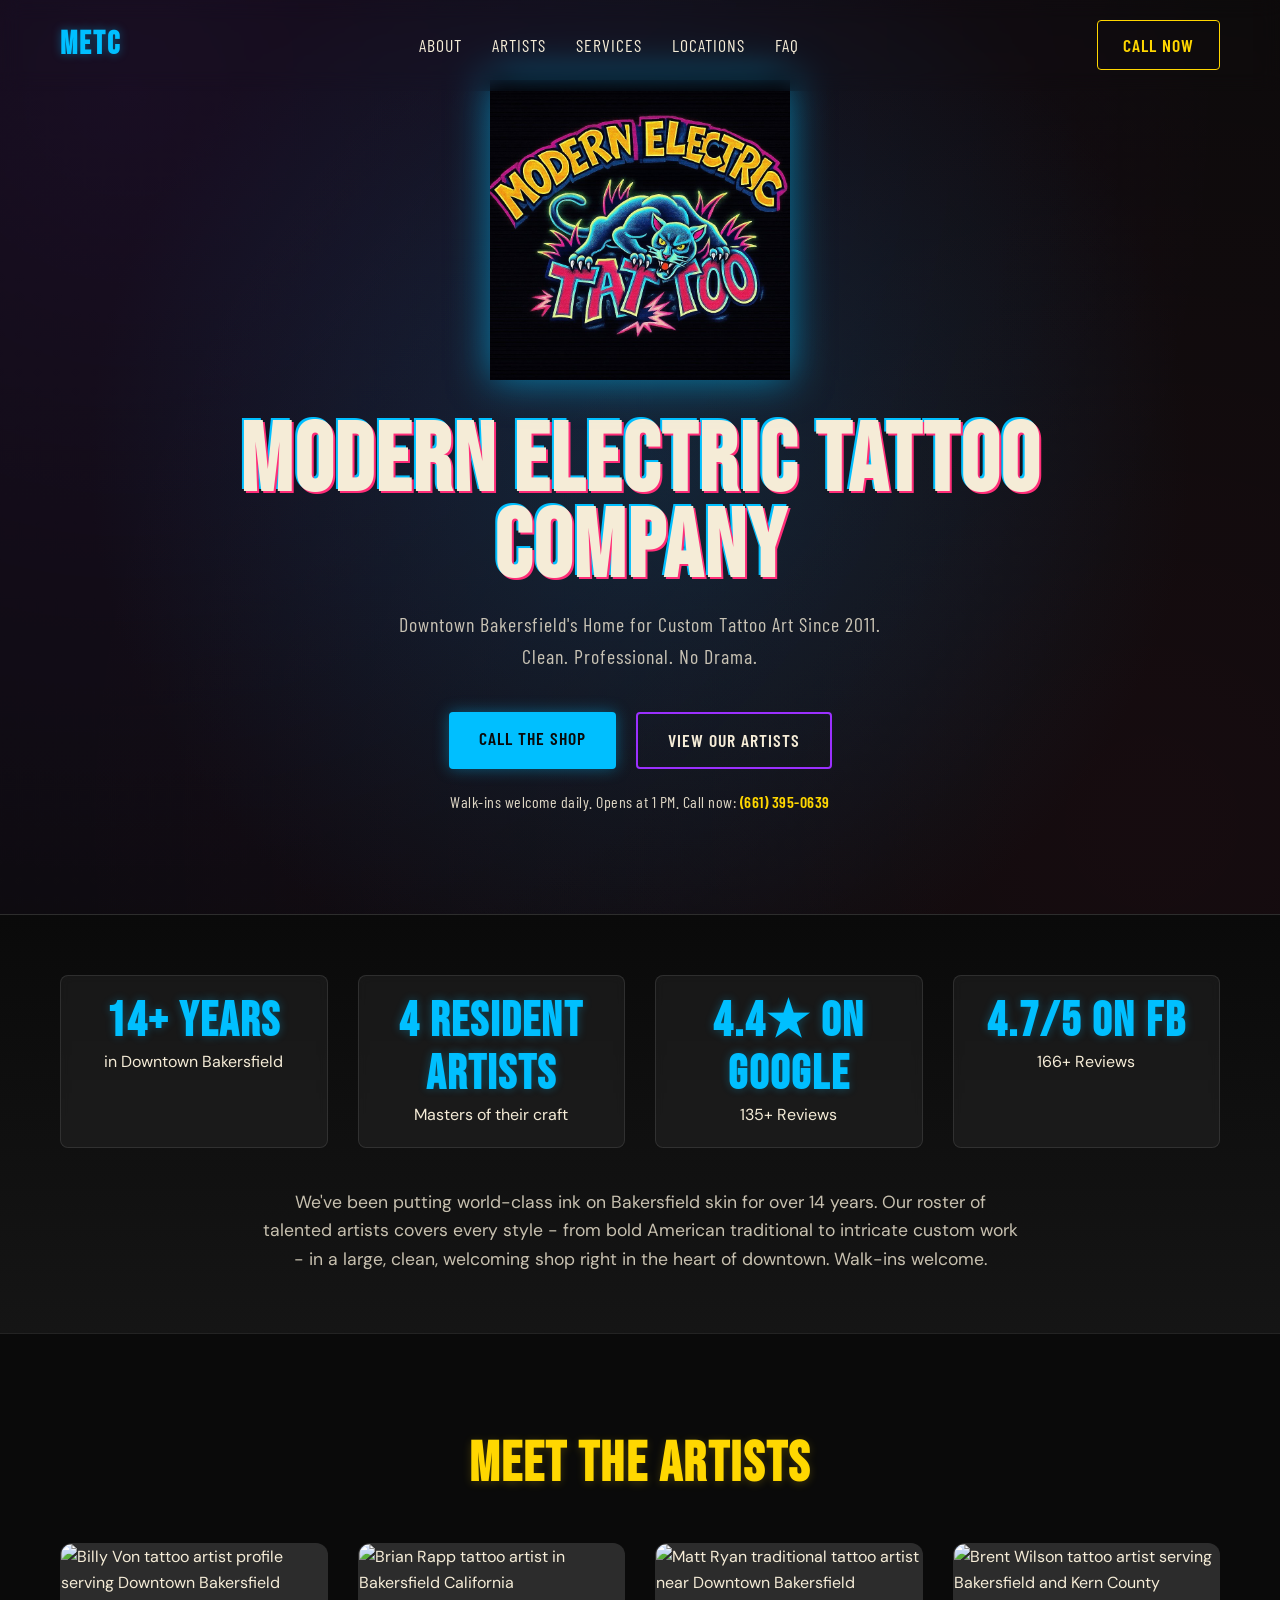
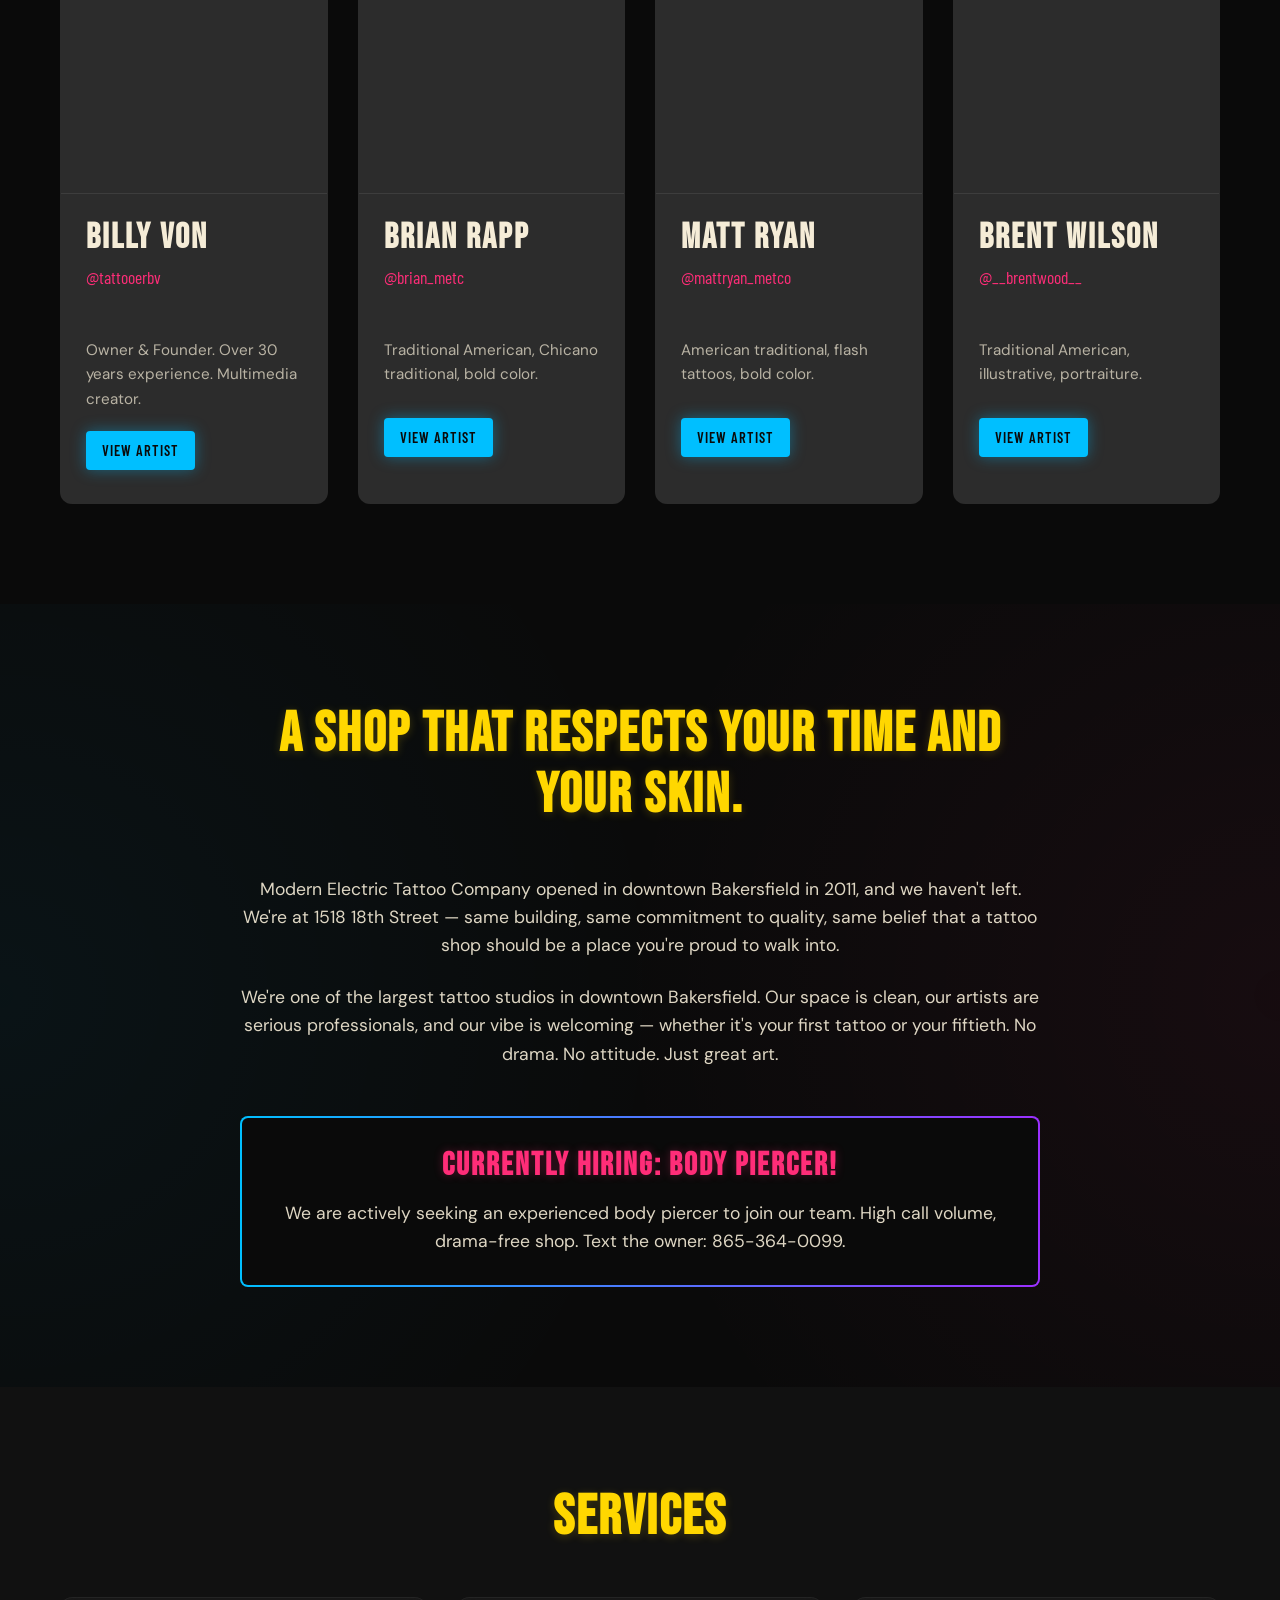
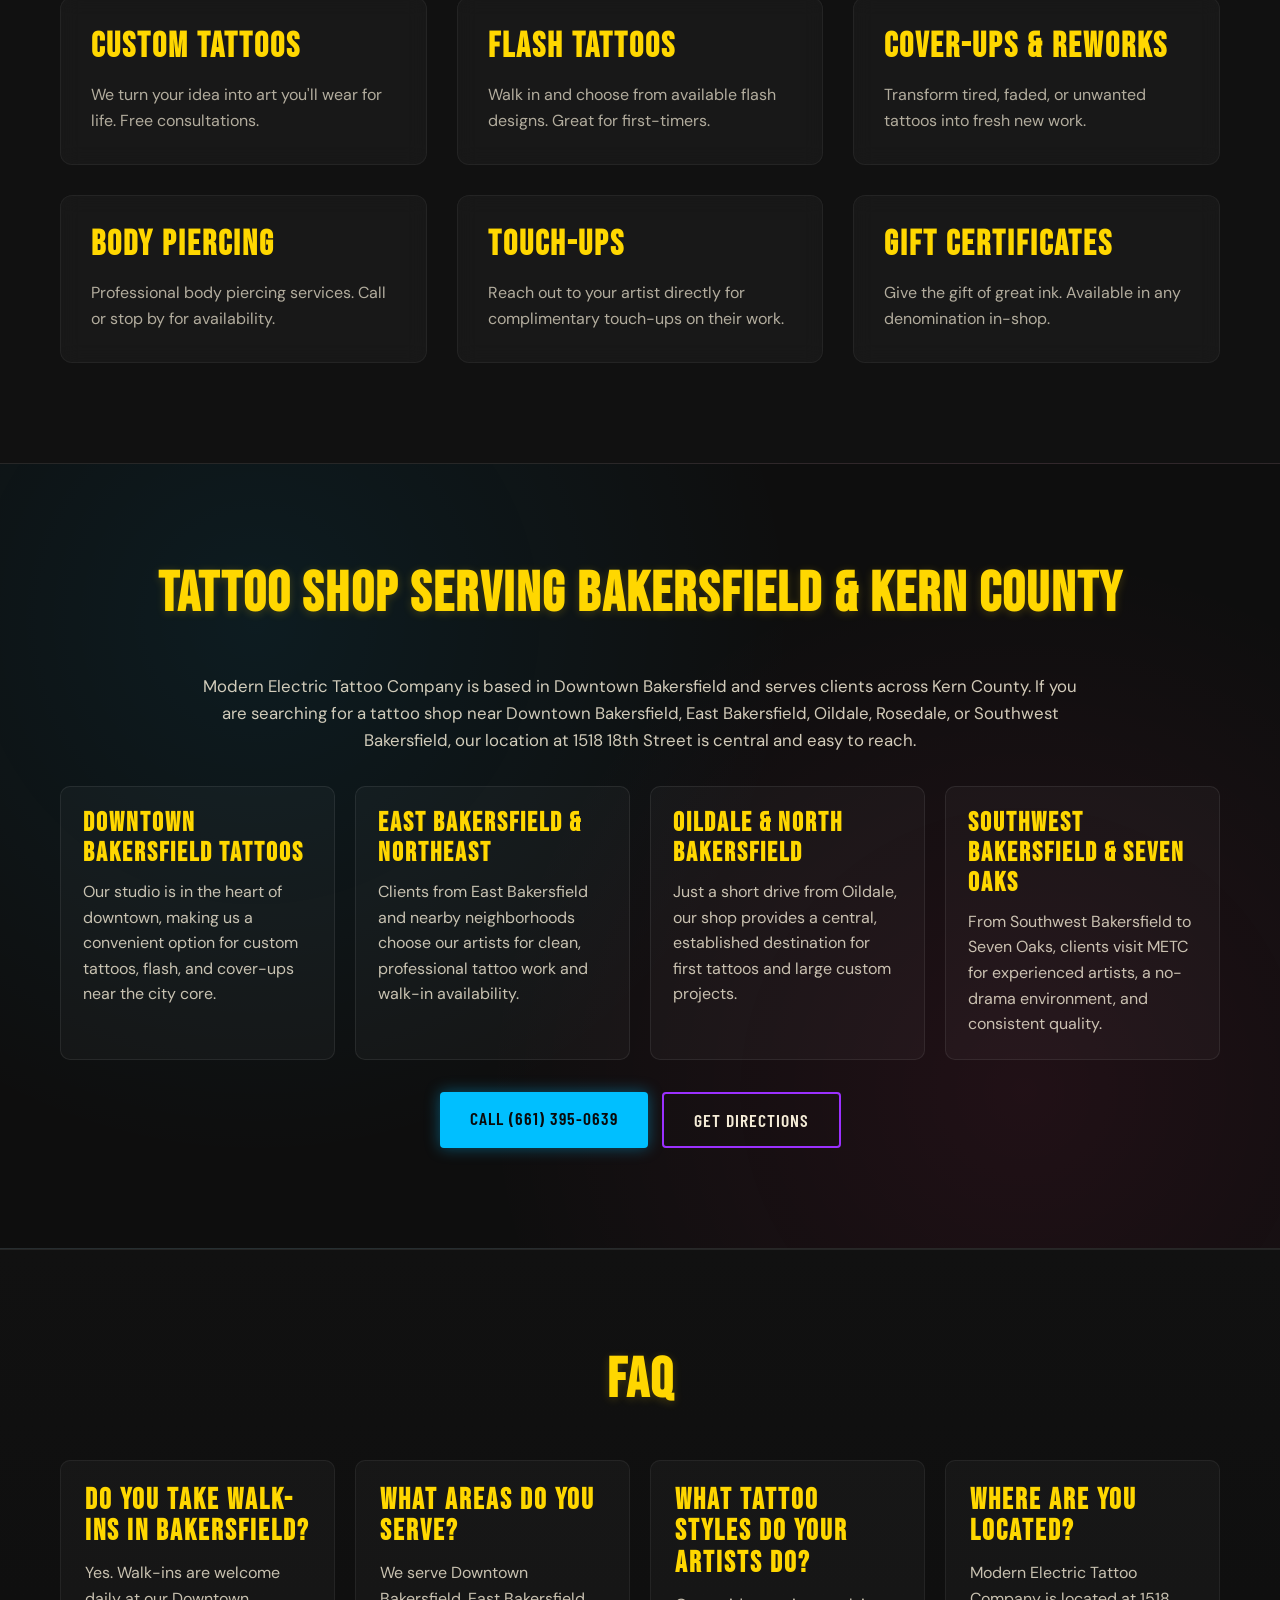
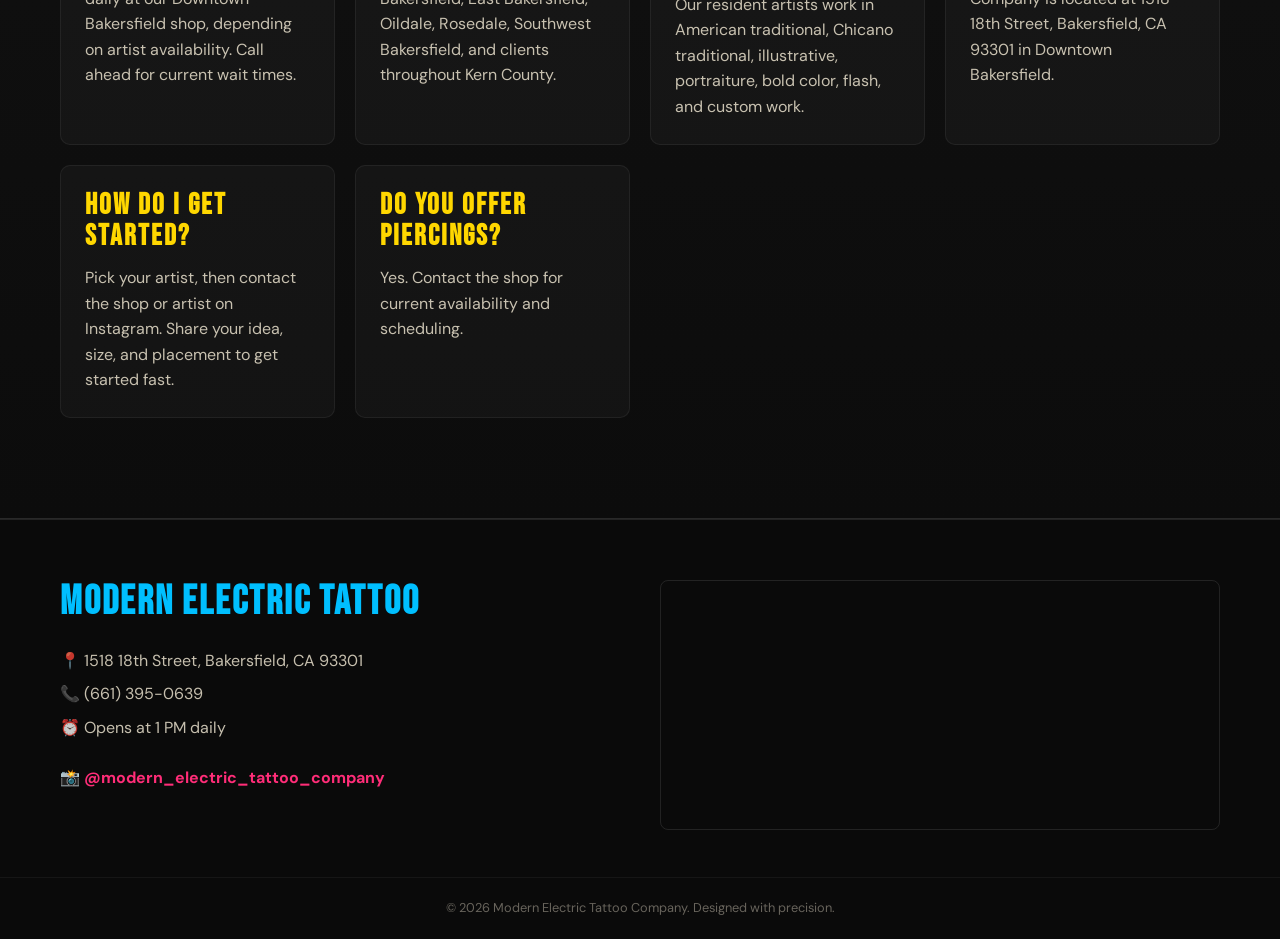
==== index.html @ fe8a5829 "Initial site upload" ====
<!DOCTYPE html>
<html lang="en">
<head>
    <meta charset="UTF-8">
    <meta name="viewport" content="width=device-width, initial-scale=1.0">
    <title>Modern Electric Tattoo Company | Bakersfield, CA</title>
    <meta name="description" content="Modern Electric Tattoo Company has been downtown Bakersfield's premier tattoo studio since 2011. Large, clean, drama-free shop home to a talented roster of artists.">
    <meta name="robots" content="index, follow, max-image-preview:large, max-snippet:-1, max-video-preview:-1">
    <meta name="geo.region" content="US-CA">
    <meta name="geo.placename" content="Bakersfield">
    <meta name="geo.position" content="35.373292;-119.018713">
    <meta name="ICBM" content="35.373292, -119.018713">
    <meta property="og:type" content="website">
    <meta property="og:title" content="Modern Electric Tattoo Company | Bakersfield, CA">
    <meta property="og:description" content="Downtown Bakersfield tattoo studio since 2011. Clean, professional, drama-free, and home to expert resident artists.">
    <meta property="og:locale" content="en_US">
    <meta property="og:image" content="modernelectrictattoologo.jpg">
    <meta property="og:site_name" content="Modern Electric Tattoo Company">
    <meta name="twitter:card" content="summary_large_image">
    <meta name="twitter:title" content="Modern Electric Tattoo Company | Bakersfield, CA">
    <meta name="twitter:description" content="Custom tattoos, flash, cover-ups, and piercings in downtown Bakersfield.">
    <meta name="twitter:image" content="modernelectrictattoologo.jpg">
    <link rel="preconnect" href="https://fonts.googleapis.com">
    <link rel="preconnect" href="https://fonts.gstatic.com" crossorigin>
    <link href="https://fonts.googleapis.com/css2?family=Bebas+Neue&family=DM+Sans:opsz,wght@9..40,400;9..40,500;9..40,600&family=Barlow+Condensed:wght@600&display=swap" rel="stylesheet">
    <link rel="stylesheet" href="style.css">
    <script type="application/ld+json">
        {
            "@context": "https://schema.org",
            "@type": "TattooParlor",
            "name": "Modern Electric Tattoo Company",
            "image": "modernelectrictattoologo.jpg",
            "telephone": "+1-661-395-0639",
            "address": {
                "@type": "PostalAddress",
                "streetAddress": "1518 18th Street",
                "addressLocality": "Bakersfield",
                "addressRegion": "CA",
                "postalCode": "93301",
                "addressCountry": "US"
            },
            "geo": {
                "@type": "GeoCoordinates",
                "latitude": 35.373292,
                "longitude": -119.018713
            },
            "areaServed": [
                {
                    "@type": "City",
                    "name": "Bakersfield"
                },
                {
                    "@type": "AdministrativeArea",
                    "name": "Kern County"
                },
                {
                    "@type": "Place",
                    "name": "Downtown Bakersfield"
                }
            ],
            "openingHoursSpecification": [
                {
                    "@type": "OpeningHoursSpecification",
                    "dayOfWeek": [
                        "Monday",
                        "Tuesday",
                        "Wednesday",
                        "Thursday",
                        "Friday",
                        "Saturday",
                        "Sunday"
                    ],
                    "opens": "13:00"
                }
            ],
            "sameAs": [
                "https://instagram.com/modern_electric_tattoo_company"
            ]
        }
    </script>
    <script type="application/ld+json">
        {
            "@context": "https://schema.org",
            "@type": "FAQPage",
            "mainEntity": [
                {
                    "@type": "Question",
                    "name": "Do you take walk-ins in Bakersfield?",
                    "acceptedAnswer": {
                        "@type": "Answer",
                        "text": "Yes. Walk-ins are welcome daily at our Downtown Bakersfield shop, depending on artist availability. Call ahead for current wait times."
                    }
                },
                {
                    "@type": "Question",
                    "name": "What areas do you serve?",
                    "acceptedAnswer": {
                        "@type": "Answer",
                        "text": "We serve Downtown Bakersfield, East Bakersfield, Oildale, Rosedale, Southwest Bakersfield, and clients throughout Kern County."
                    }
                },
                {
                    "@type": "Question",
                    "name": "What tattoo styles do your artists do?",
                    "acceptedAnswer": {
                        "@type": "Answer",
                        "text": "Our resident artists work in American traditional, Chicano traditional, illustrative, portraiture, bold color, flash, and custom work."
                    }
                },
                {
                    "@type": "Question",
                    "name": "Where are you located?",
                    "acceptedAnswer": {
                        "@type": "Answer",
                        "text": "Modern Electric Tattoo Company is located at 1518 18th Street, Bakersfield, California 93301 in Downtown Bakersfield."
                    }
                },
                {
                    "@type": "Question",
                    "name": "How do I get started?",
                    "acceptedAnswer": {
                        "@type": "Answer",
                        "text": "Pick your artist, then contact the shop or artist on Instagram. Share your idea, size, and placement to get started fast."
                    }
                },
                {
                    "@type": "Question",
                    "name": "Do you offer piercings?",
                    "acceptedAnswer": {
                        "@type": "Answer",
                        "text": "Yes. Contact the shop for current availability and scheduling."
                    }
                }
            ]
        }
    </script>
</head>
<body>
    <header class="navbar">
        <div class="nav-content">
            <h2 class="nav-brand">METC</h2>
            <nav class="nav-links">
                <a href="#about">About</a>
                <a href="#artists">Artists</a>
                <a href="#services">Services</a>
                <a href="#locations">Locations</a>
                <a href="#faq">FAQ</a>
            </nav>
            <a href="tel:6613950639" class="btn btn-outline">Call Now</a>
        </div>
    </header>

    <main>
        <section class="hero">
            <div class="hero-bg"></div>
            <div class="hero-content">
                <img src="modernelectrictattoologo.jpg" alt="Modern Electric Tattoo Logo" class="hero-logo">
                <h1 class="hero-title">MODERN ELECTRIC TATTOO COMPANY</h1>
                <p class="hero-tagline">Downtown Bakersfield's Home for Custom Tattoo Art Since 2011.<br>Clean. Professional. No Drama.</p>
                <div class="hero-actions">
                    <a href="tel:6613950639" class="btn btn-primary">Call The Shop</a>
                    <a href="#artists" class="btn btn-secondary">View Our Artists</a>
                </div>
                <p class="hero-meta">Walk-ins welcome daily. Opens at 1 PM. Call now: <a href="tel:6613950639">(661) 395-0639</a></p>
            </div>
        </section>

        <section class="intro-stats">
            <div class="container stats-container">
                <div class="stat-card">
                    <h3>14+ Years</h3>
                    <p>in Downtown Bakersfield</p>
                </div>
                <div class="stat-card">
                    <h3>4 Resident Artists</h3>
                    <p>Masters of their craft</p>
                </div>
                <div class="stat-card">
                    <h3>4.4★ on Google</h3>
                    <p>135+ Reviews</p>
                </div>
                <div class="stat-card">
                    <h3>4.7/5 on FB</h3>
                    <p>166+ Reviews</p>
                </div>
            </div>
            <p class="intro-text container">
                We've been putting world-class ink on Bakersfield skin for over 14 years. Our roster of talented artists covers every style - from bold American traditional to intricate custom work - in a large, clean, welcoming shop right in the heart of downtown. Walk-ins welcome.
            </p>
        </section>

        <section id="artists" class="artists">
            <div class="container">
                <h2 class="section-title">Meet The Artists</h2>
                <div class="artist-grid">
                    <div class="artist-card">
                        <img src="https://unavatar.io/instagram/tattooerbv" alt="Billy Von tattoo artist profile serving Downtown Bakersfield" class="artist-photo" loading="lazy" width="640" height="640">
                        <div class="artist-info">
                            <h3>Billy Von</h3>
                            <p class="handle">@tattooerbv</p>
                            <p>Owner & Founder. Over 30 years experience. Multimedia creator.</p>
                            <a href="https://instagram.com/tattooerbv" target="_blank" rel="noopener noreferrer" class="btn btn-primary small">View Artist</a>
                        </div>
                    </div>
                    <div class="artist-card">
                        <img src="https://unavatar.io/instagram/brian_metc" alt="Brian Rapp tattoo artist in Bakersfield California" class="artist-photo" loading="lazy" width="640" height="640">
                        <div class="artist-info">
                            <h3>Brian Rapp</h3>
                            <p class="handle">@brian_metc</p>
                            <p>Traditional American, Chicano traditional, bold color.</p>
                            <a href="https://instagram.com/brian_metc" target="_blank" rel="noopener noreferrer" class="btn btn-primary small">View Artist</a>
                        </div>
                    </div>
                    <div class="artist-card">
                        <img src="https://unavatar.io/instagram/mattryan_metco" alt="Matt Ryan traditional tattoo artist near Downtown Bakersfield" class="artist-photo" loading="lazy" width="640" height="640">
                        <div class="artist-info">
                            <h3>Matt Ryan</h3>
                            <p class="handle">@mattryan_metco</p>
                            <p>American traditional, flash tattoos, bold color.</p>
                            <a href="https://instagram.com/mattryan_metco" target="_blank" rel="noopener noreferrer" class="btn btn-primary small">View Artist</a>
                        </div>
                    </div>
                    <div class="artist-card">
                        <img src="https://unavatar.io/instagram/__brentwood__" alt="Brent Wilson tattoo artist serving Bakersfield and Kern County" class="artist-photo" loading="lazy" width="640" height="640">
                        <div class="artist-info">
                            <h3>Brent Wilson</h3>
                            <p class="handle">@__brentwood__</p>
                            <p>Traditional American, illustrative, portraiture.</p>
                            <a href="https://instagram.com/__brentwood__" target="_blank" rel="noopener noreferrer" class="btn btn-primary small">View Artist</a>
                        </div>
                    </div>
                </div>
            </div>
        </section>

        <section id="about" class="about">
            <div class="container about-container">
                <div class="about-text">
                    <h2 class="section-title">A Shop That Respects Your Time and Your Skin.</h2>
                    <p>Modern Electric Tattoo Company opened in downtown Bakersfield in 2011, and we haven't left. We're at 1518 18th Street — same building, same commitment to quality, same belief that a tattoo shop should be a place you're proud to walk into.</p>
                    <p>We're one of the largest tattoo studios in downtown Bakersfield. Our space is clean, our artists are serious professionals, and our vibe is welcoming — whether it's your first tattoo or your fiftieth. No drama. No attitude. Just great art.</p>
                    <div class="hiring-banner">
                        <div class="hiring-content">
                            <h3>Currently Hiring: Body Piercer!</h3>
                            <p>We are actively seeking an experienced body piercer to join our team. High call volume, drama-free shop. Text the owner: 865-364-0099.</p>
                        </div>
                    </div>
                </div>
            </div>
        </section>

        <section id="services" class="services">
            <div class="container">
                <h2 class="section-title">Services</h2>
                <div class="services-grid">
                    <div class="service-card">
                        <h3>Custom Tattoos</h3>
                        <p>We turn your idea into art you'll wear for life. Free consultations.</p>
                    </div>
                    <div class="service-card">
                        <h3>Flash Tattoos</h3>
                        <p>Walk in and choose from available flash designs. Great for first-timers.</p>
                    </div>
                    <div class="service-card">
                        <h3>Cover-Ups & Reworks</h3>
                        <p>Transform tired, faded, or unwanted tattoos into fresh new work.</p>
                    </div>
                    <div class="service-card">
                        <h3>Body Piercing</h3>
                        <p>Professional body piercing services. Call or stop by for availability.</p>
                    </div>
                    <div class="service-card">
                        <h3>Touch-Ups</h3>
                        <p>Reach out to your artist directly for complimentary touch-ups on their work.</p>
                    </div>
                    <div class="service-card">
                        <h3>Gift Certificates</h3>
                        <p>Give the gift of great ink. Available in any denomination in-shop.</p>
                    </div>
                </div>
            </div>
        </section>

        <section id="locations" class="locations">
            <div class="container">
                <h2 class="section-title">Tattoo Shop Serving Bakersfield & Kern County</h2>
                <p class="locations-intro">Modern Electric Tattoo Company is based in Downtown Bakersfield and serves clients across Kern County. If you are searching for a tattoo shop near Downtown Bakersfield, East Bakersfield, Oildale, Rosedale, or Southwest Bakersfield, our location at 1518 18th Street is central and easy to reach.</p>
                <div class="locations-grid">
                    <article class="location-card">
                        <h3>Downtown Bakersfield Tattoos</h3>
                        <p>Our studio is in the heart of downtown, making us a convenient option for custom tattoos, flash, and cover-ups near the city core.</p>
                    </article>
                    <article class="location-card">
                        <h3>East Bakersfield & Northeast</h3>
                        <p>Clients from East Bakersfield and nearby neighborhoods choose our artists for clean, professional tattoo work and walk-in availability.</p>
                    </article>
                    <article class="location-card">
                        <h3>Oildale & North Bakersfield</h3>
                        <p>Just a short drive from Oildale, our shop provides a central, established destination for first tattoos and large custom projects.</p>
                    </article>
                    <article class="location-card">
                        <h3>Southwest Bakersfield & Seven Oaks</h3>
                        <p>From Southwest Bakersfield to Seven Oaks, clients visit METC for experienced artists, a no-drama environment, and consistent quality.</p>
                    </article>
                </div>
                <div class="location-actions text-center mt-4">
                    <a href="tel:6613950639" class="btn btn-primary">Call (661) 395-0639</a>
                    <a href="https://www.google.com/maps/dir/?api=1&destination=1518+18th+Street,+Bakersfield,+CA+93301" target="_blank" rel="noopener noreferrer" class="btn btn-secondary">Get Directions</a>
                </div>
            </div>
        </section>

        <section id="faq" class="faq">
            <div class="container">
                <h2 class="section-title">FAQ</h2>
                <div class="faq-grid">
                    <div class="faq-card">
                        <h3>Do you take walk-ins in Bakersfield?</h3>
                        <p>Yes. Walk-ins are welcome daily at our Downtown Bakersfield shop, depending on artist availability. Call ahead for current wait times.</p>
                    </div>
                    <div class="faq-card">
                        <h3>What areas do you serve?</h3>
                        <p>We serve Downtown Bakersfield, East Bakersfield, Oildale, Rosedale, Southwest Bakersfield, and clients throughout Kern County.</p>
                    </div>
                    <div class="faq-card">
                        <h3>What tattoo styles do your artists do?</h3>
                        <p>Our resident artists work in American traditional, Chicano traditional, illustrative, portraiture, bold color, flash, and custom work.</p>
                    </div>
                    <div class="faq-card">
                        <h3>Where are you located?</h3>
                        <p>Modern Electric Tattoo Company is located at 1518 18th Street, Bakersfield, CA 93301 in Downtown Bakersfield.</p>
                    </div>
                    <div class="faq-card">
                        <h3>How do I get started?</h3>
                        <p>Pick your artist, then contact the shop or artist on Instagram. Share your idea, size, and placement to get started fast.</p>
                    </div>
                    <div class="faq-card">
                        <h3>Do you offer piercings?</h3>
                        <p>Yes. Contact the shop for current availability and scheduling.</p>
                    </div>
                </div>
            </div>
        </section>
    </main>

    <footer>
        <div class="container footer-grid">
            <div class="footer-info">
                <h3>MODERN ELECTRIC TATTOO</h3>
                <p>📍 1518 18th Street, Bakersfield, CA 93301</p>
                <p>📞 (661) 395-0639</p>
                <p>⏰ Opens at 1 PM daily</p>
                <a href="https://instagram.com/modern_electric_tattoo_company" target="_blank" class="instagram-link">📸 @modern_electric_tattoo_company</a>
            </div>
            <div class="footer-map">
                <iframe
                    class="map-embed"
                    title="Modern Electric Tattoo Company map"
                    loading="lazy"
                    allowfullscreen
                    referrerpolicy="no-referrer-when-downgrade"
                    src="https://www.google.com/maps?q=1518+18th+Street,+Bakersfield,+CA+93301&output=embed">
                </iframe>
            </div>
        </div>
        <div class="footer-bottom">
            <p>&copy; 2026 Modern Electric Tattoo Company. Designed with precision.</p>
        </div>
    </footer>

    <div class="mobile-cta-bar" aria-label="Quick actions">
        <a href="tel:6613950639" class="mobile-cta">Call</a>
        <a href="https://www.google.com/maps/dir/?api=1&destination=1518+18th+Street,+Bakersfield,+CA+93301" target="_blank" rel="noopener noreferrer" class="mobile-cta">Directions</a>
        <a href="https://instagram.com/modern_electric_tattoo_company" target="_blank" rel="noopener noreferrer" class="mobile-cta">Instagram</a>
    </div>

    <script>
        // Smooth scrolling for anchor links
        document.querySelectorAll('a[href^="#"]').forEach(anchor => {
            anchor.addEventListener('click', function(e) {
                const target = this.getAttribute('href');
                if (!target || target === '#') {
                    return;
                }

                const targetEl = document.querySelector(target);
                if (!targetEl) {
                    return;
                }

                e.preventDefault();
                targetEl.scrollIntoView({
                    behavior: 'smooth'
                });
            });
        });

        // Add scrolled class to navbar
        window.addEventListener('scroll', () => {
            const nav = document.querySelector('.navbar');
            if (window.scrollY > 50) {
                nav.classList.add('scrolled');
            } else {
                nav.classList.remove('scrolled');
            }
        });
    </script>
</body>
</html>
---- style.css ----
:root {
    --electric-blue: #00BFFF;
    --neon-purple: #9B30FF;
    --shock-pink: #FF2D78;
    --vintage-gold: #FFD700;
    --deep-black: #0A0A0A;
    --tattoo-cream: #F5ECD7;
    --graphite: #2C2C2C;
    --glass-bg: rgba(44, 44, 44, 0.4);
    --glass-border: rgba(255, 255, 255, 0.1);
    
    --font-heading: 'Bebas Neue', sans-serif;
    --font-body: 'DM Sans', sans-serif;
    --font-sub: 'Barlow Condensed', sans-serif;
}

* {
    margin: 0;
    padding: 0;
    box-sizing: border-box;
}

body {
    background-color: var(--deep-black);
    color: var(--tattoo-cream);
    font-family: var(--font-body);
    font-size: 16px;
    line-height: 1.6;
    overflow-x: hidden;
}

h1, h2, h3, h4 {
    font-family: var(--font-heading);
    letter-spacing: 2px;
    margin-bottom: 1rem;
    line-height: 1.1;
}

a {
    text-decoration: none;
    color: inherit;
    transition: 0.3s ease;
}

.container {
    max-width: 1200px;
    margin: 0 auto;
    padding: 0 20px;
}

.text-center {
    text-align: center;
}

.mb-2 { margin-bottom: 1rem; }
.mt-4 { margin-top: 2rem; }
.large-text { font-size: 1.25rem; }

/* NAVBAR */
.navbar {
    position: fixed;
    top: 0;
    width: 100%;
    z-index: 100;
    padding: 20px 0;
    transition: all 0.3s ease;
    backdrop-filter: blur(10px);
    -webkit-backdrop-filter: blur(10px);
    background: transparent;
    border-bottom: 1px solid transparent;
}

.navbar.scrolled {
    background: rgba(10, 10, 10, 0.9);
    padding: 15px 0;
    border-bottom: 1px solid var(--glass-border);
    box-shadow: 0 4px 30px rgba(0, 0, 0, 0.5);
}

.nav-content {
    max-width: 1200px;
    margin: 0 auto;
    padding: 0 20px;
    display: flex;
    justify-content: space-between;
    align-items: center;
}

.nav-brand {
    color: var(--electric-blue);
    font-size: 2rem;
    margin: 0;
    text-shadow: 0 0 10px rgba(0, 191, 255, 0.4);
}

.nav-links {
    display: flex;
    gap: 30px;
}

.nav-links a {
    font-family: var(--font-sub);
    font-size: 1.1rem;
    text-transform: uppercase;
    letter-spacing: 1px;
    position: relative;
}

.nav-links a::after {
    content: '';
    position: absolute;
    bottom: -5px;
    left: 0;
    width: 0;
    height: 2px;
    background: var(--electric-blue);
    transition: width 0.3s ease;
    box-shadow: 0 0 10px var(--electric-blue);
}

.nav-links a:hover::after {
    width: 100%;
}

/* BUTTONS */
.btn {
    display: inline-block;
    padding: 12px 30px;
    font-family: var(--font-sub);
    font-size: 1.1rem;
    text-transform: uppercase;
    letter-spacing: 1px;
    font-weight: 600;
    border-radius: 4px;
    cursor: pointer;
    transition: all 0.3s cubic-bezier(0.25, 0.8, 0.25, 1);
    position: relative;
    overflow: hidden;
    z-index: 1;
}

.btn-primary {
    background: var(--electric-blue);
    color: var(--deep-black);
    border: none;
    box-shadow: 0 0 15px rgba(0, 191, 255, 0.4);
}

.btn-primary:hover {
    background: #00e5ff;
    box-shadow: 0 0 25px rgba(0, 191, 255, 0.8);
    transform: translateY(-2px);
}

.btn-secondary {
    background: transparent;
    color: var(--tattoo-cream);
    border: 2px solid var(--neon-purple);
}

.btn-secondary:hover {
    background: rgba(155, 48, 255, 0.1);
    box-shadow: 0 0 20px rgba(155, 48, 255, 0.5);
    border-color: #b560ff;
}

.btn-outline {
    background: transparent;
    color: var(--vintage-gold);
    border: 1px solid var(--vintage-gold);
    padding: 10px 25px;
}

.btn-outline:hover {
    background: rgba(255, 215, 0, 0.1);
    box-shadow: 0 0 15px rgba(255, 215, 0, 0.3);
}

.btn.small {
    padding: 8px 16px;
    font-size: 0.9rem;
}

/* HERO SECTION */
.hero {
    min-height: 100vh;
    display: flex;
    align-items: center;
    position: relative;
    padding-top: 80px;
    overflow: hidden;
}

.hero-bg {
    position: absolute;
    top: 0;
    left: 0;
    width: 100%;
    height: 100%;
    background: radial-gradient(circle at center, rgba(0, 191, 255, 0.15) 0%, var(--deep-black) 70%);
    z-index: 0;
}

.hero-bg::before {
    content: '';
    position: absolute;
    top: -50%;
    left: -50%;
    width: 200%;
    height: 200%;
    background: radial-gradient(circle at 30% 30%, rgba(155, 48, 255, 0.1) 0%, transparent 50%),
                radial-gradient(circle at 70% 70%, rgba(255, 45, 120, 0.05) 0%, transparent 50%);
    animation: pulseBg 15s infinite alternate ease-in-out;
}

@keyframes pulseBg {
    0% { transform: scale(1); }
    100% { transform: scale(1.1); }
}

.hero-content {
    position: relative;
    z-index: 1;
    max-width: 900px;
    margin: 0 auto;
    text-align: center;
    padding: 0 20px;
}

.hero-logo {
    max-width: 300px;
    margin-bottom: 2rem;
    filter: drop-shadow(0 0 20px rgba(0, 191, 255, 0.6));
    animation: float 6s ease-in-out infinite;
}

@keyframes float {
    0% { transform: translateY(0px); }
    50% { transform: translateY(-10px); }
    100% { transform: translateY(0px); }
}

.hero-title {
    font-size: clamp(3rem, 8vw, 6rem);
    color: var(--tattoo-cream);
    text-shadow: 2px 2px 0px var(--shock-pink), -2px -2px 0px var(--electric-blue);
    margin-bottom: 1rem;
    line-height: .9;
}

.hero-tagline {
    font-size: 1.25rem;
    margin-bottom: 2.5rem;
    color: rgba(245, 236, 215, 0.8);
    font-family: var(--font-sub);
    letter-spacing: 1px;
}

.hero-actions {
    display: flex;
    justify-content: center;
    gap: 20px;
}

.hero-meta {
    margin-top: 1.25rem;
    color: rgba(245, 236, 215, 0.9);
    font-family: var(--font-sub);
    letter-spacing: 0.5px;
}

.hero-meta a {
    color: var(--vintage-gold);
    font-weight: 600;
}

/* STATS */
.intro-stats {
    padding: 60px 0;
    background: linear-gradient(180deg, var(--deep-black) 0%, #151515 100%);
    border-top: 1px solid var(--glass-border);
    border-bottom: 1px solid var(--glass-border);
}

.stats-container {
    display: grid;
    grid-template-columns: repeat(auto-fit, minmax(200px, 1fr));
    gap: 30px;
    margin-bottom: 40px;
}

.stat-card {
    text-align: center;
    padding: 20px;
    background: var(--glass-bg);
    border: 1px solid var(--glass-border);
    border-radius: 8px;
    backdrop-filter: blur(5px);
    transition: transform 0.3s;
}

.stat-card:hover {
    transform: translateY(-5px);
    border-color: var(--electric-blue);
    box-shadow: 0 10px 20px rgba(0, 0, 0, 0.5);
}

.stat-card h3 {
    color: var(--electric-blue);
    font-size: 3rem;
    margin-bottom: 0px;
    text-shadow: 0 0 10px rgba(0, 191, 255, 0.3);
}

.intro-text {
    text-align: center;
    max-width: 800px;
    font-size: 1.1rem;
    color: rgba(245, 236, 215, 0.8);
}

/* SECTIONS */
section {
    padding: 100px 0;
}

.section-title {
    font-size: 3.5rem;
    color: var(--vintage-gold);
    text-align: center;
    margin-bottom: 3rem;
    text-shadow: 0 2px 10px rgba(255, 215, 0, 0.2);
}

/* ARTISTS GRID */
.artist-grid {
    display: grid;
    grid-template-columns: repeat(auto-fit, minmax(250px, 1fr));
    gap: 30px;
}

.artist-card {
    background: var(--graphite);
    border-radius: 12px;
    overflow: hidden;
    position: relative;
    transition: all 0.4s ease;
    border: 1px solid transparent;
}

.artist-card:hover {
    transform: translateY(-10px);
    border-color: var(--neon-purple);
    box-shadow: 0 15px 30px rgba(0, 0, 0, 0.6), 0 0 20px rgba(155, 48, 255, 0.2);
}

.artist-img-placeholder {
    height: 250px;
    background: linear-gradient(45deg, #1a1a1a, #2a2a2a);
    position: relative;
}

.artist-photo {
    width: 100%;
    height: 250px;
    object-fit: cover;
    display: block;
    border-bottom: 1px solid rgba(255, 255, 255, 0.08);
}

.artist-img-placeholder::after {
    content: '';
    position: absolute;
    top: 50%; left: 50%;
    transform: translate(-50%, -50%);
    width: 50px; height: 50px;
    background: url('data:image/svg+xml;utf8,<svg viewBox="0 0 24 24" fill="%239B30FF" xmlns="http://www.w3.org/2000/svg"><path d="M12 2C6.48 2 2 6.48 2 12s4.48 10 10 10 10-4.48 10-10S17.52 2 12 2zm0 18c-4.41 0-8-3.59-8-8s3.59-8 8-8 8 3.59 8 8-3.59 8-8 8zm-1-13h2v6h-2zm0 8h2v2h-2z"/></svg>') no-repeat center center;
    opacity: 0.2;
}

.artist-info {
    padding: 25px;
}

.artist-info h3 {
    font-size: 2.2rem;
    margin-bottom: 5px;
}

.artist-info .handle {
    color: var(--shock-pink);
    font-family: var(--font-sub);
    font-size: 1.1rem;
    margin-bottom: 15px;
}

.artist-info p {
    font-size: 0.95rem;
    color: rgba(245, 236, 215, 0.7);
    margin-bottom: 20px;
    min-height: 60px;
}

/* ABOUT */
.about {
    background: radial-gradient(circle at right, rgba(255, 45, 120, 0.05) 0%, transparent 50%),
                radial-gradient(circle at left, rgba(0, 191, 255, 0.05) 0%, transparent 50%);
    position: relative;
}

.about-text {
    max-width: 800px;
    margin: 0 auto;
    text-align: center;
}

.about p {
    margin-bottom: 1.5rem;
    font-size: 1.1rem;
    color: rgba(245, 236, 215, 0.9);
}

.hiring-banner {
    margin-top: 3rem;
    padding: 2px;
    background: linear-gradient(90deg, var(--electric-blue), var(--neon-purple), var(--shock-pink));
    border-radius: 8px;
    position: relative;
    animation: gradientShift 3s linear infinite;
    background-size: 200% 200%;
}

@keyframes gradientShift {
    0% { background-position: 0% 50%; }
    50% { background-position: 100% 50%; }
    100% { background-position: 0% 50%; }
}

.hiring-content {
    background: var(--deep-black);
    padding: 30px;
    border-radius: 6px;
}

.hiring-content h3 {
    color: var(--shock-pink);
    font-size: 2rem;
    text-shadow: 0 0 10px rgba(255, 45, 120, 0.3);
}

.hiring-content p {
    margin-bottom: 0;
}

/* SERVICES */
.services {
    background-color: #111;
}

.services-grid {
    display: grid;
    grid-template-columns: repeat(auto-fit, minmax(300px, 1fr));
    gap: 30px;
}

.service-card {
    background: rgba(255, 255, 255, 0.03);
    border: 1px solid rgba(255, 255, 255, 0.05);
    padding: 30px;
    border-radius: 12px;
    transition: all 0.3s ease;
    backdrop-filter: blur(10px);
}

.service-card:hover {
    background: rgba(255, 255, 255, 0.05);
    border-color: var(--vintage-gold);
    transform: scale(1.02);
}

.service-card h3 {
    color: var(--vintage-gold);
    font-size: 2.2rem;
}

.service-card p {
    color: rgba(245, 236, 215, 0.7);
}

/* LOCATIONS */
.locations {
    background: radial-gradient(circle at 20% 20%, rgba(0, 191, 255, 0.08) 0%, transparent 45%),
                radial-gradient(circle at 80% 80%, rgba(255, 45, 120, 0.08) 0%, transparent 45%),
                #0e0e0e;
    border-top: 1px solid var(--glass-border);
    border-bottom: 1px solid var(--glass-border);
}

.locations-intro {
    max-width: 900px;
    margin: 0 auto 32px;
    text-align: center;
    color: rgba(245, 236, 215, 0.85);
    font-size: 1.05rem;
}

.locations-grid {
    display: grid;
    grid-template-columns: repeat(auto-fit, minmax(240px, 1fr));
    gap: 20px;
}

.location-card {
    background: rgba(255, 255, 255, 0.03);
    border: 1px solid rgba(255, 255, 255, 0.08);
    border-radius: 10px;
    padding: 22px;
}

.location-card h3 {
    color: var(--vintage-gold);
    font-size: 1.7rem;
    margin-bottom: 0.65rem;
}

.location-card p {
    color: rgba(245, 236, 215, 0.8);
}

.location-actions {
    display: flex;
    justify-content: center;
    gap: 14px;
    flex-wrap: wrap;
}

/* FAQ */
.faq {
    background: linear-gradient(180deg, #111 0%, #0c0c0c 100%);
    border-top: 1px solid var(--glass-border);
    border-bottom: 1px solid var(--glass-border);
}

.faq-grid {
    display: grid;
    grid-template-columns: repeat(auto-fit, minmax(250px, 1fr));
    gap: 20px;
}

.faq-card {
    background: rgba(255, 255, 255, 0.03);
    border: 1px solid rgba(255, 255, 255, 0.06);
    border-radius: 10px;
    padding: 24px;
}

.faq-card h3 {
    color: var(--vintage-gold);
    font-size: 1.8rem;
    margin-bottom: 0.75rem;
}

.faq-card p {
    color: rgba(245, 236, 215, 0.8);
}

/* FOOTER */
footer {
    background: #0a0a0a;
    border-top: 1px solid var(--glass-border);
    padding: 60px 0 20px;
}

.footer-grid {
    display: grid;
    grid-template-columns: 1fr 1fr;
    gap: 40px;
    margin-bottom: 40px;
}

@media (max-width: 768px) {
    .nav-content {
        flex-wrap: wrap;
        row-gap: 10px;
    }

    .btn-outline {
        margin-left: auto;
    }

    .footer-grid {
        grid-template-columns: 1fr;
    }

    .hero-title {
        font-size: 4rem;
    }

    .hero-actions {
        flex-direction: column;
    }

    .location-actions {
        flex-direction: column;
    }

    .nav-links {
        display: flex;
        width: 100%;
        justify-content: center;
        gap: 18px;
        padding-top: 8px;
        border-top: 1px solid rgba(255, 255, 255, 0.08);
    }

    .nav-links a {
        font-size: 0.95rem;
    }

    .container {
        padding: 0 16px;
    }

    .section-title {
        font-size: 2.4rem;
    }

    .hero-meta {
        font-size: 0.95rem;
    }

    .mobile-cta-bar {
        display: grid;
    }
}

.footer-info h3 {
    color: var(--electric-blue);
    font-size: 2.5rem;
    margin-bottom: 1.5rem;
}

.footer-info p {
    margin-bottom: 0.5rem;
    color: rgba(245, 236, 215, 0.8);
}

.instagram-link {
    display: inline-block;
    margin-top: 1rem;
    color: var(--shock-pink);
    font-weight: bold;
}

.instagram-link:hover {
    color: #ff5e95;
    text-shadow: 0 0 10px rgba(255, 45, 120, 0.5);
}

.map-placeholder {
    width: 100%;
    height: 250px;
    background: #1a1a1a;
    border-radius: 8px;
    display: flex;
    align-items: center;
    justify-content: center;
    border: 1px solid var(--glass-border);
    font-family: var(--font-sub);
    color: rgba(245, 236, 215, 0.5);
    font-size: 1.2rem;
    letter-spacing: 2px;
}

.map-embed {
    width: 100%;
    height: 250px;
    border: 1px solid var(--glass-border);
    border-radius: 8px;
}

.footer-bottom {
    text-align: center;
    padding-top: 20px;
    border-top: 1px solid rgba(255, 255, 255, 0.05);
    color: rgba(245, 236, 215, 0.4);
    font-size: 0.8rem;
}

/* Mobile quick actions */
.mobile-cta-bar {
    position: fixed;
    left: 0;
    right: 0;
    bottom: 0;
    z-index: 150;
    display: none;
    grid-template-columns: repeat(3, 1fr);
    border-top: 1px solid rgba(255, 255, 255, 0.12);
    background: rgba(10, 10, 10, 0.95);
    backdrop-filter: blur(8px);
    -webkit-backdrop-filter: blur(8px);
}

.mobile-cta {
    text-align: center;
    padding: 12px 8px;
    font-family: var(--font-sub);
    text-transform: uppercase;
    letter-spacing: 1px;
    color: var(--tattoo-cream);
    border-right: 1px solid rgba(255, 255, 255, 0.08);
}

.mobile-cta:last-child {
    border-right: none;
}

@media (max-width: 768px) {
    body {
        padding-bottom: 58px;
    }
}
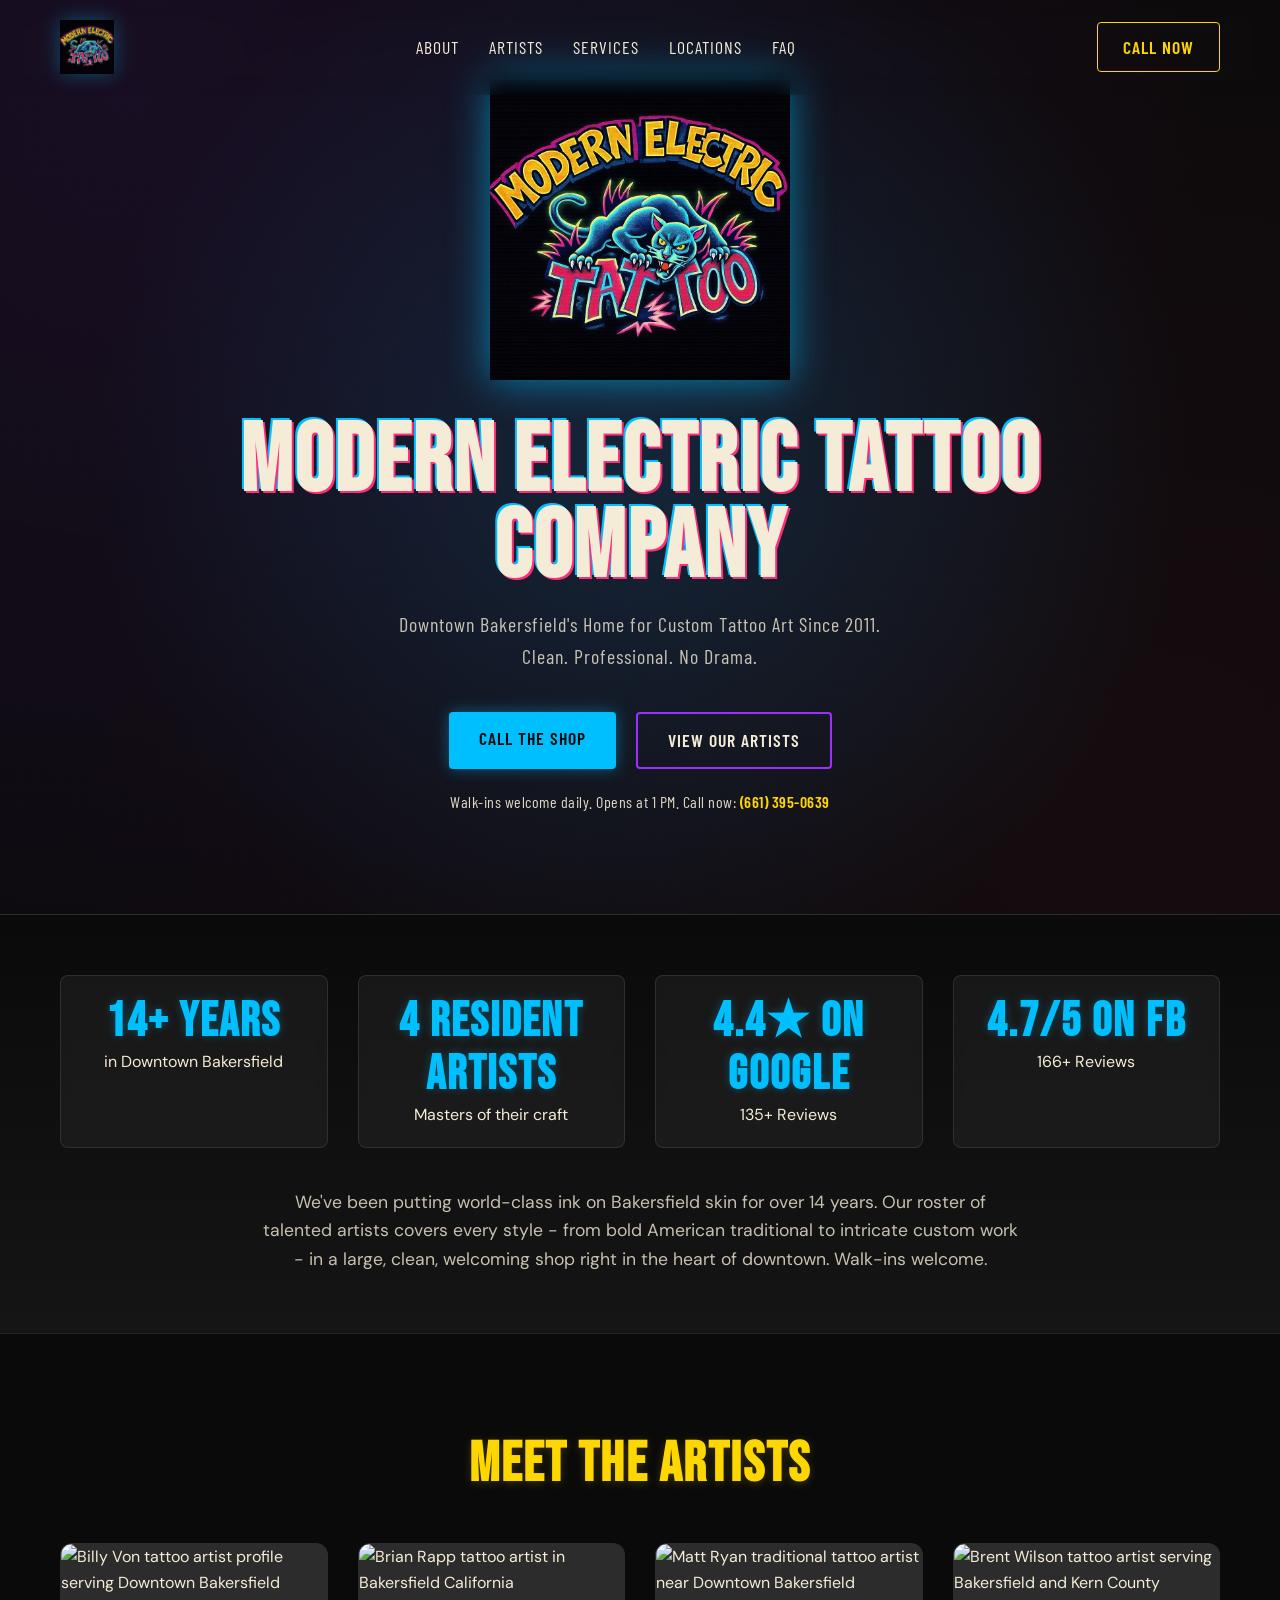
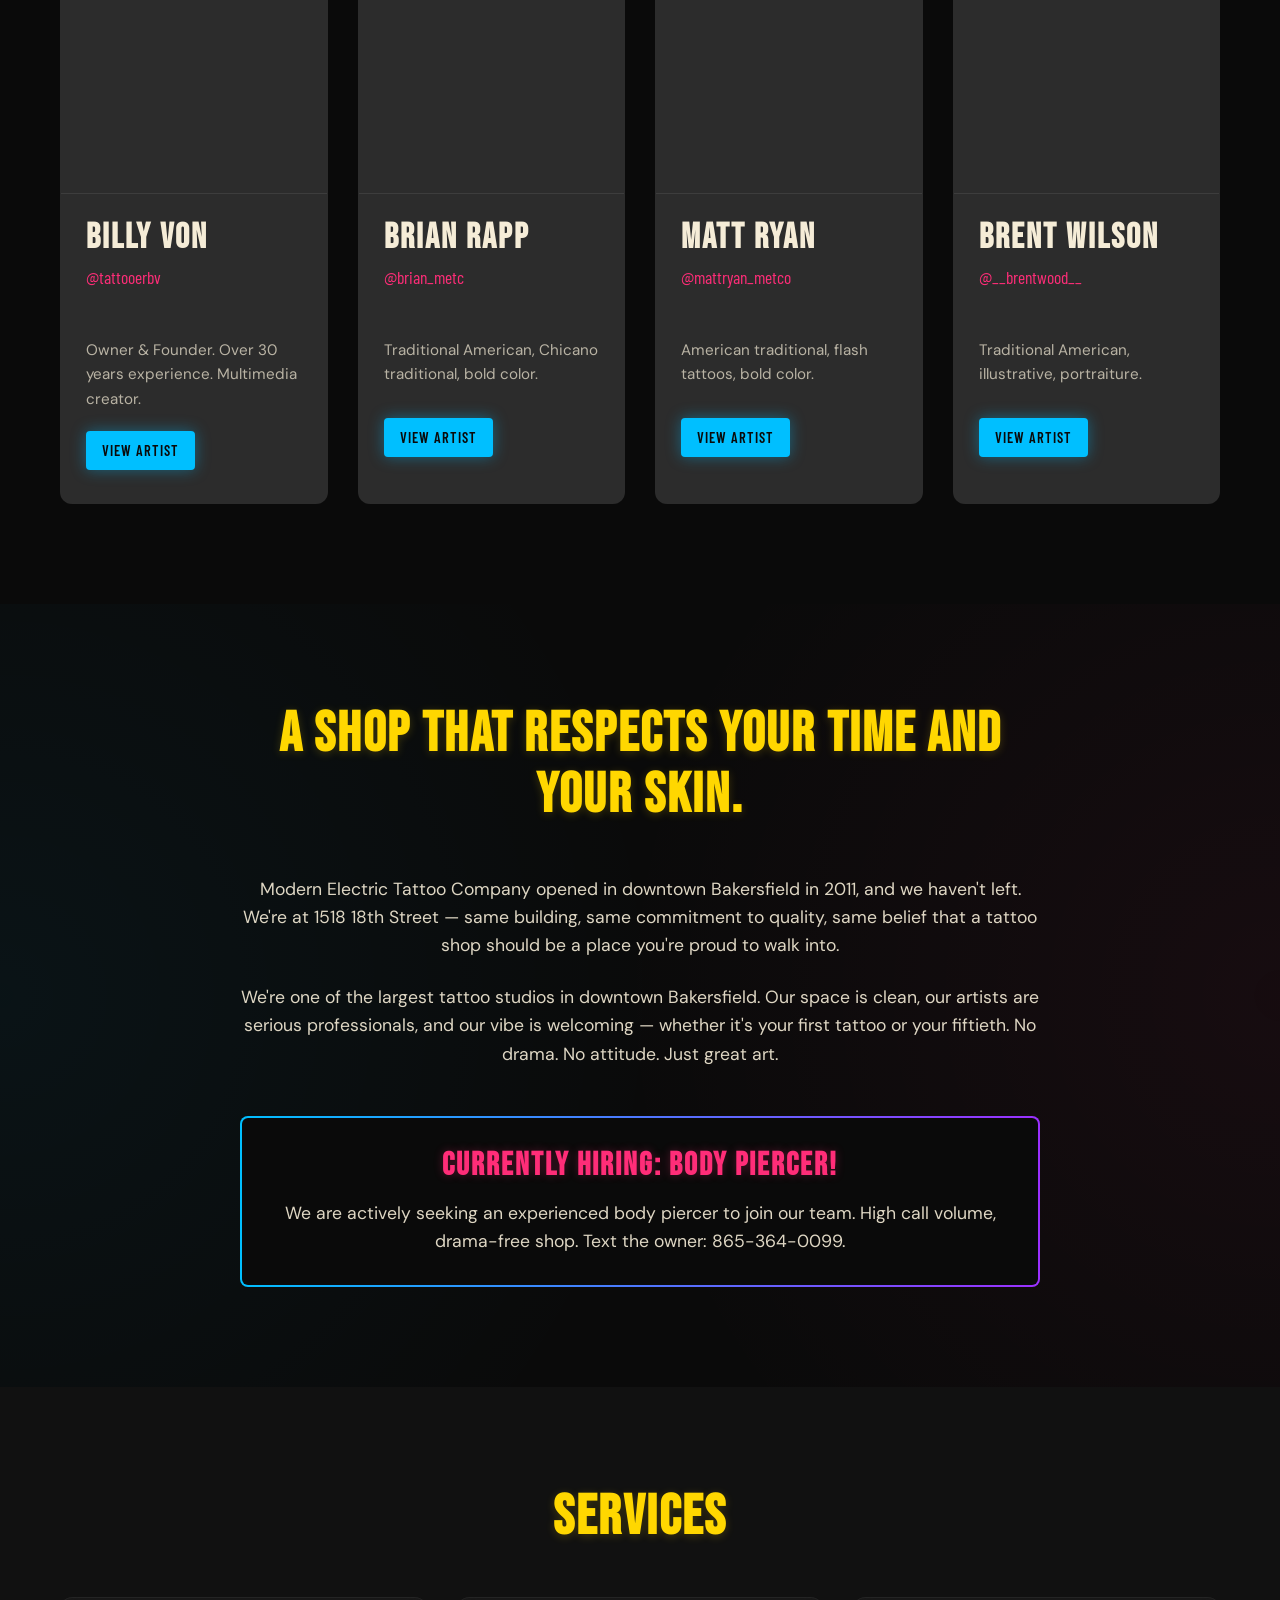
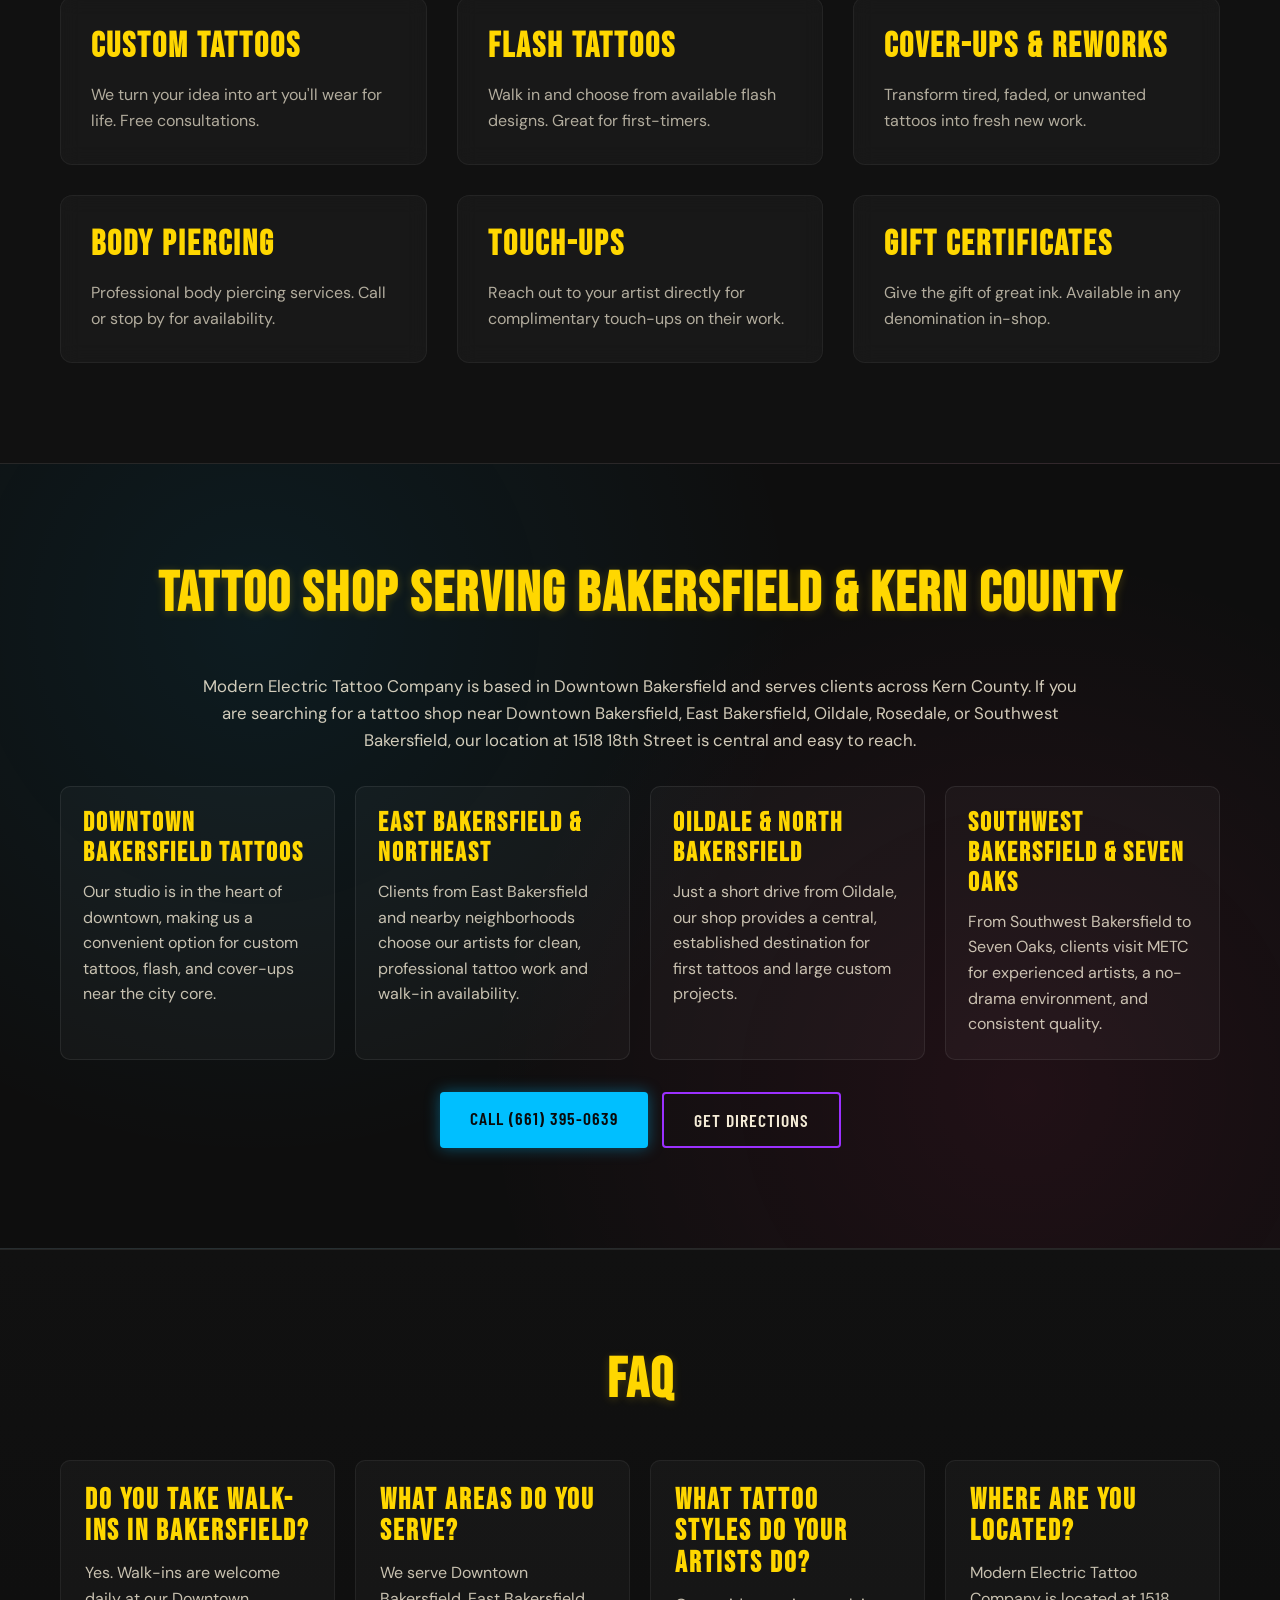
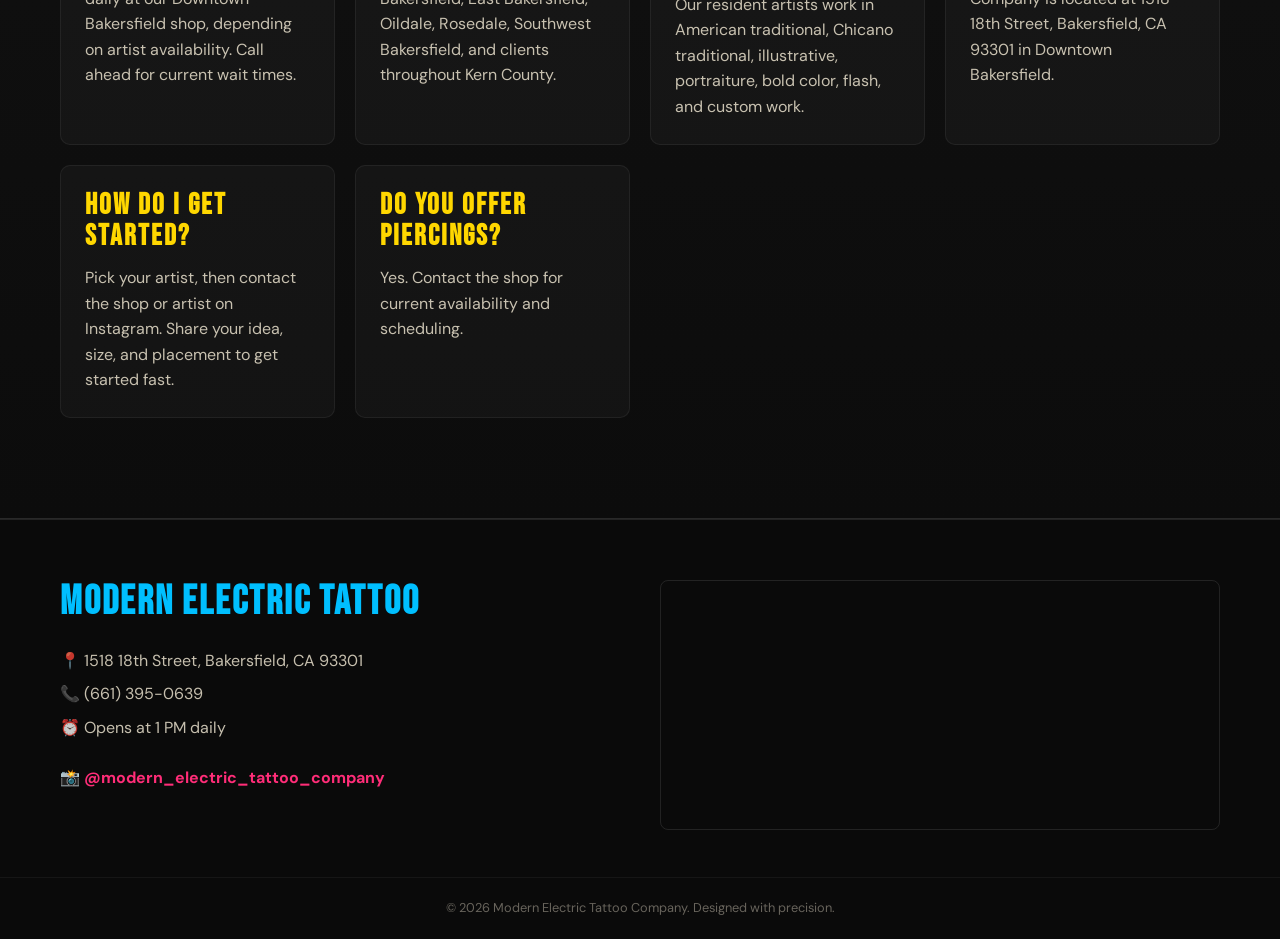
==== commit d983b219: "Update header logo and navigation polish" ====
--- a/index.html
+++ b/index.html
@@ -138,7 +138,9 @@
 <body>
     <header class="navbar">
         <div class="nav-content">
-            <h2 class="nav-brand">METC</h2>
+            <a href="#top" class="nav-brand" aria-label="Modern Electric Tattoo Company home">
+                <img src="modernelectrictattoologo.jpg" alt="Modern Electric Tattoo Company" class="nav-brand-logo">
+            </a>
             <nav class="nav-links">
                 <a href="#about">About</a>
                 <a href="#artists">Artists</a>
@@ -150,7 +152,7 @@
         </div>
     </header>
 
-    <main>
+    <main id="top">
         <section class="hero">
             <div class="hero-bg"></div>
             <div class="hero-content">
--- a/style.css
+++ b/style.css
@@ -87,10 +87,19 @@
 }
 
 .nav-brand {
-    color: var(--electric-blue);
-    font-size: 2rem;
+    display: inline-flex;
+    align-items: center;
     margin: 0;
-    text-shadow: 0 0 10px rgba(0, 191, 255, 0.4);
+}
+
+.nav-brand-logo {
+    display: block;
+    width: auto;
+    height: 54px;
+    max-width: 220px;
+    object-fit: contain;
+    animation: none;
+    filter: drop-shadow(0 0 10px rgba(0, 191, 255, 0.35));
 }
 
 .nav-links {
@@ -617,6 +626,11 @@
         font-size: 0.95rem;
     }
 
+    .nav-brand-logo {
+        height: 44px;
+        max-width: 180px;
+    }
+
     .container {
         padding: 0 16px;
     }
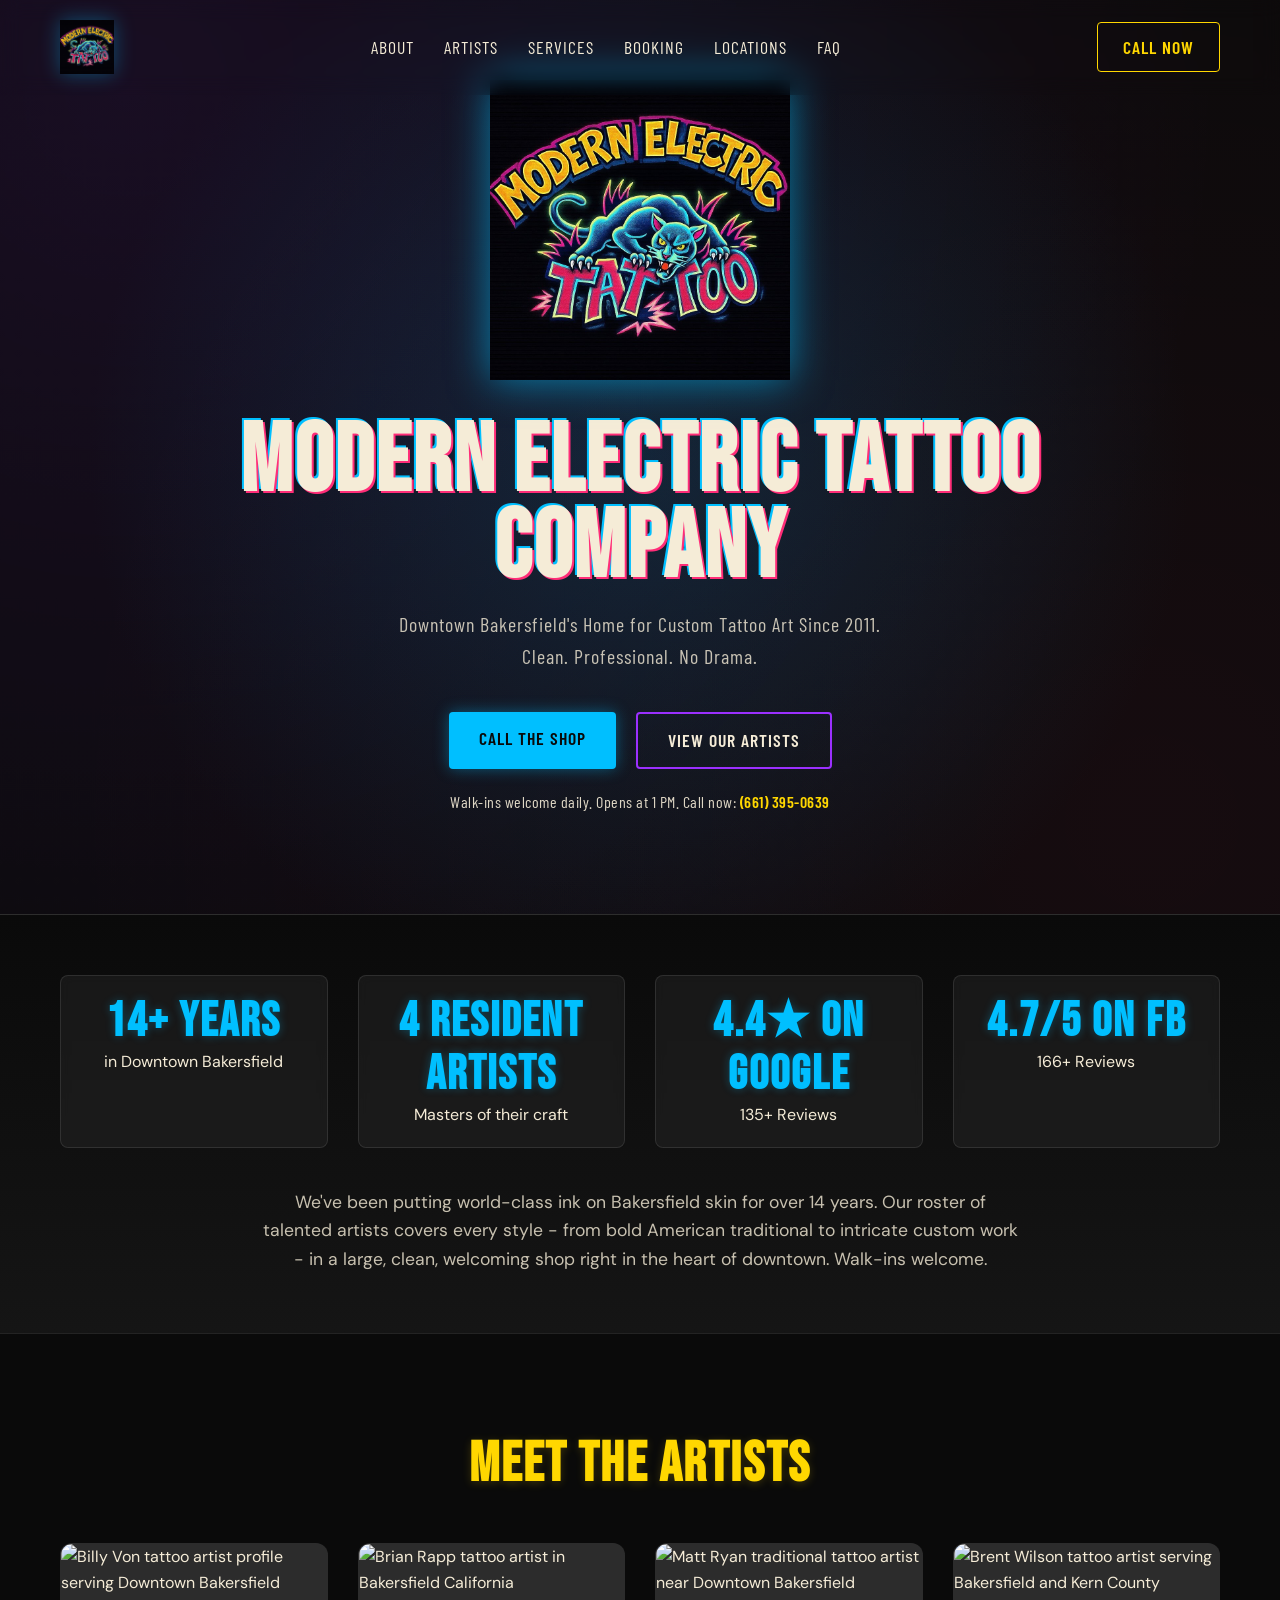
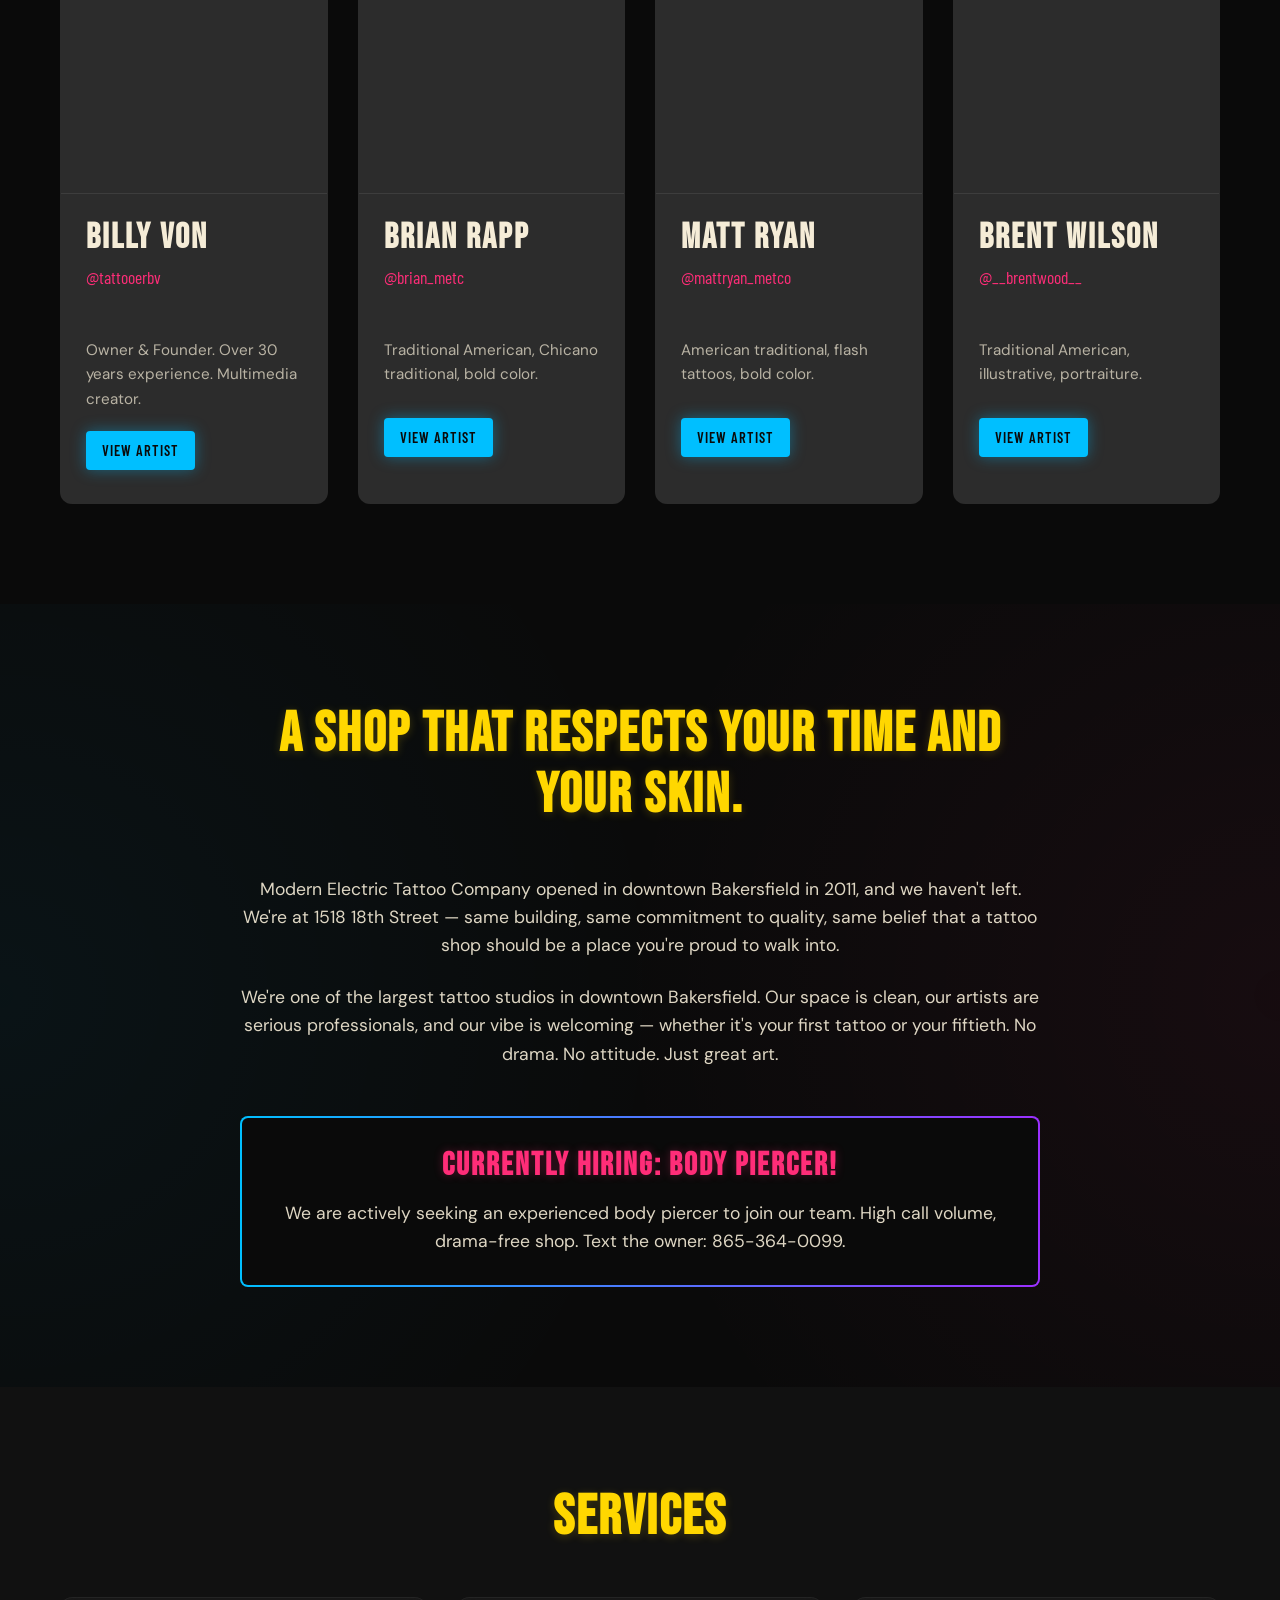
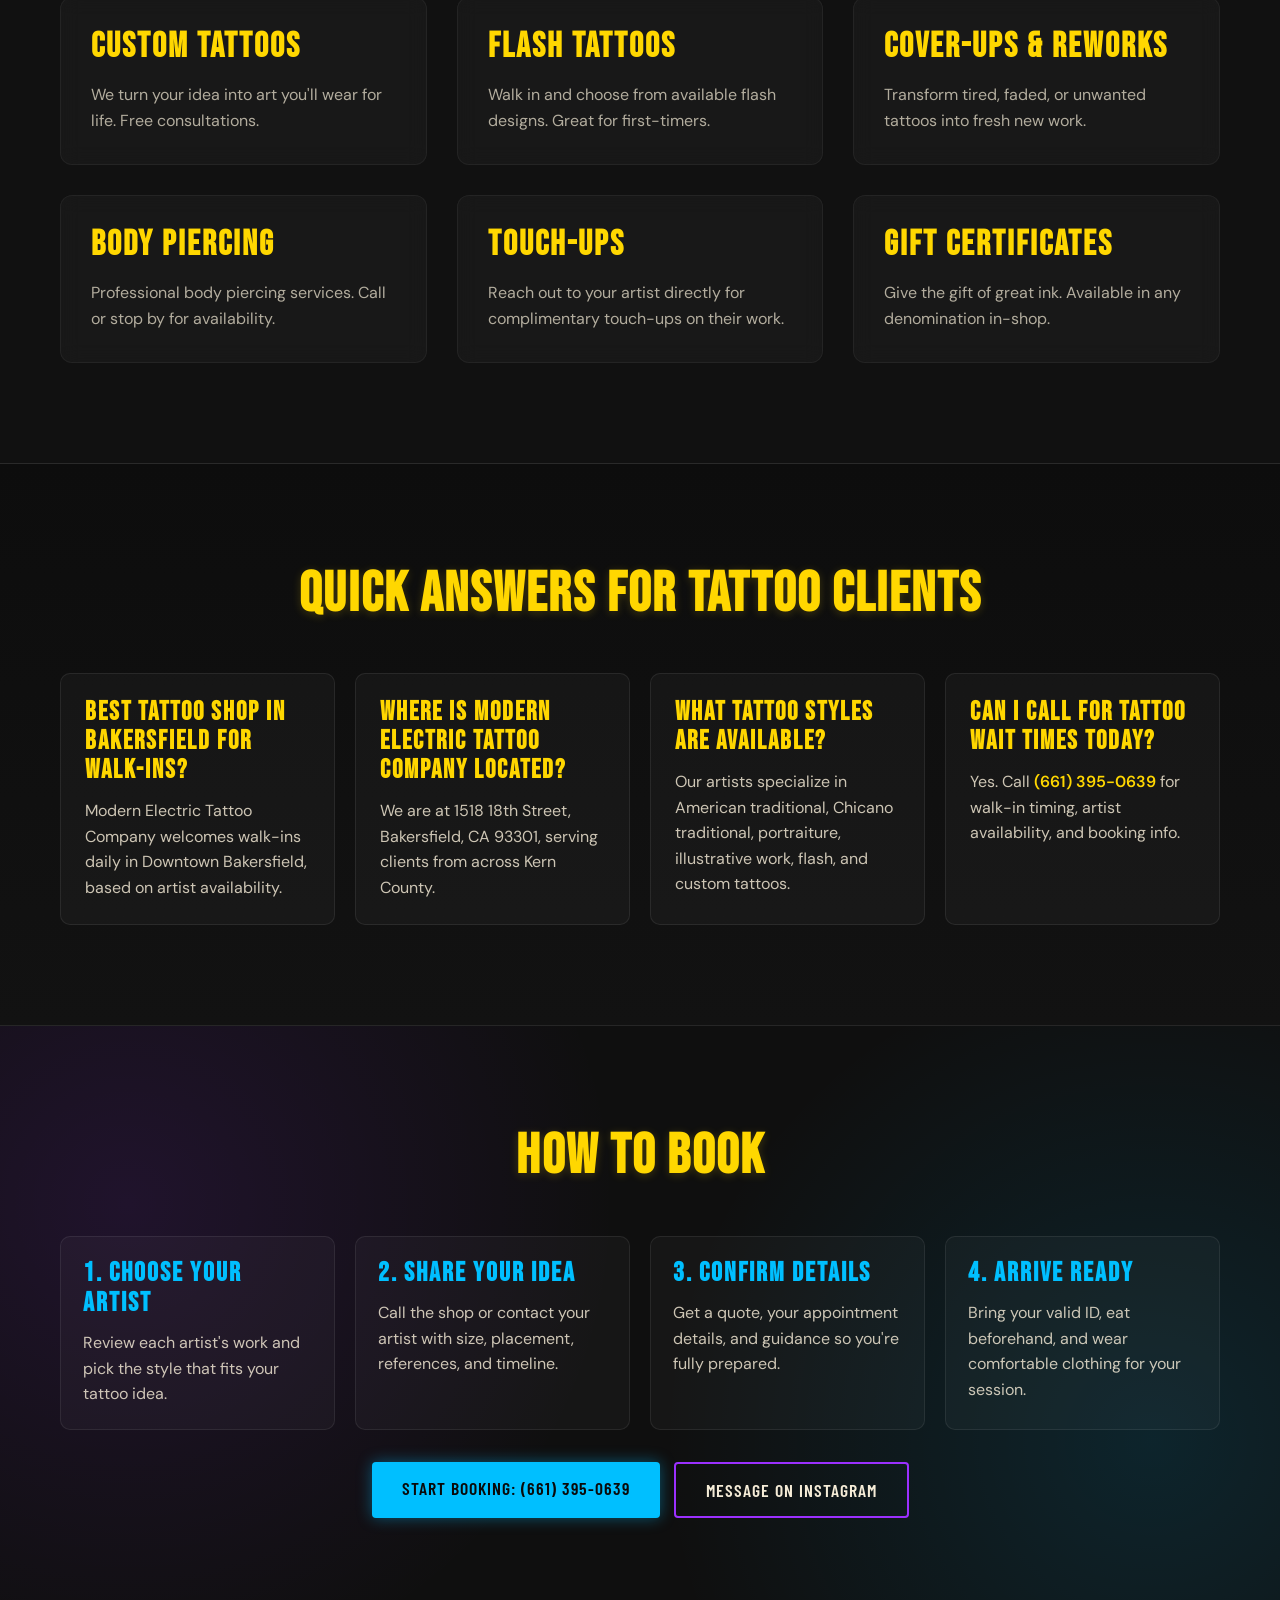
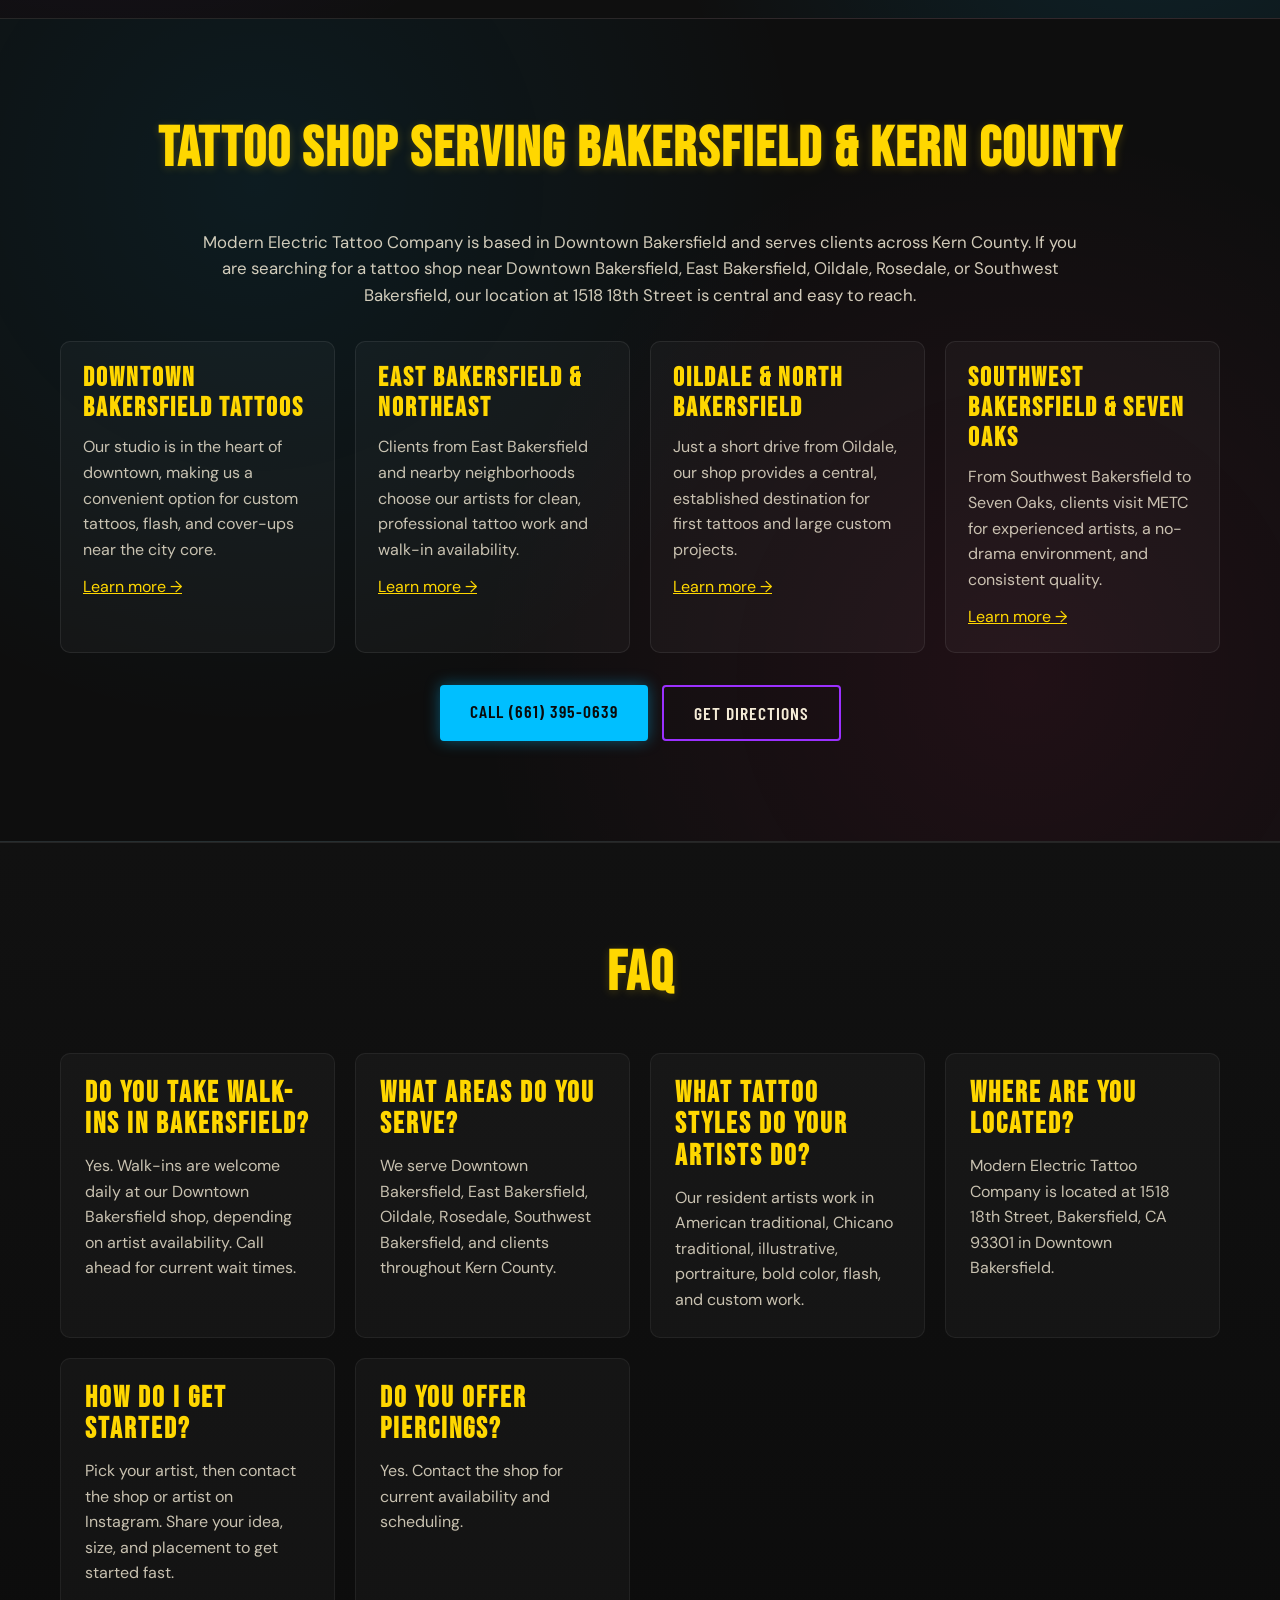
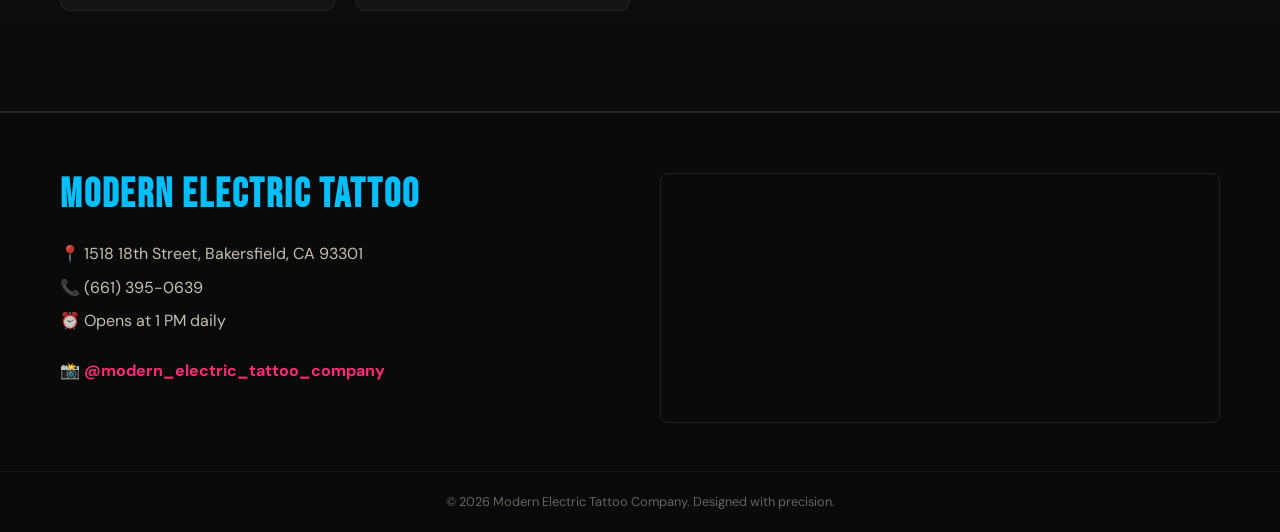
==== commit 560a45ca: "Add comprehensive SEO/GEO/AEO upgrade: 8 location+service landing pages, schema markup, internal lin" ====
--- a/index.html
+++ b/index.html
@@ -5,7 +5,13 @@
     <meta name="viewport" content="width=device-width, initial-scale=1.0">
     <title>Modern Electric Tattoo Company | Bakersfield, CA</title>
     <meta name="description" content="Modern Electric Tattoo Company has been downtown Bakersfield's premier tattoo studio since 2011. Large, clean, drama-free shop home to a talented roster of artists.">
+    <meta name="author" content="Modern Electric Tattoo Company">
+    <meta name="theme-color" content="#0A0A0A">
+    <meta name="format-detection" content="telephone=yes,address=yes,email=yes">
     <meta name="robots" content="index, follow, max-image-preview:large, max-snippet:-1, max-video-preview:-1">
+    <link rel="canonical" href="https://www.modernelectrictattoo.com/">
+    <link rel="alternate" hreflang="en-us" href="https://www.modernelectrictattoo.com/">
+    <link rel="sitemap" type="application/xml" href="/sitemap.xml">
     <meta name="geo.region" content="US-CA">
     <meta name="geo.placename" content="Bakersfield">
     <meta name="geo.position" content="35.373292;-119.018713">
@@ -14,23 +20,31 @@
     <meta property="og:title" content="Modern Electric Tattoo Company | Bakersfield, CA">
     <meta property="og:description" content="Downtown Bakersfield tattoo studio since 2011. Clean, professional, drama-free, and home to expert resident artists.">
     <meta property="og:locale" content="en_US">
+    <meta property="og:url" content="https://www.modernelectrictattoo.com/">
     <meta property="og:image" content="modernelectrictattoologo.jpg">
+    <meta property="og:image:alt" content="Modern Electric Tattoo Company logo">
     <meta property="og:site_name" content="Modern Electric Tattoo Company">
     <meta name="twitter:card" content="summary_large_image">
     <meta name="twitter:title" content="Modern Electric Tattoo Company | Bakersfield, CA">
     <meta name="twitter:description" content="Custom tattoos, flash, cover-ups, and piercings in downtown Bakersfield.">
     <meta name="twitter:image" content="modernelectrictattoologo.jpg">
+    <meta name="twitter:image:alt" content="Modern Electric Tattoo Company logo">
     <link rel="preconnect" href="https://fonts.googleapis.com">
     <link rel="preconnect" href="https://fonts.gstatic.com" crossorigin>
+    <link rel="preload" as="image" href="modernelectrictattoologo.jpg" fetchpriority="high">
     <link href="https://fonts.googleapis.com/css2?family=Bebas+Neue&family=DM+Sans:opsz,wght@9..40,400;9..40,500;9..40,600&family=Barlow+Condensed:wght@600&display=swap" rel="stylesheet">
     <link rel="stylesheet" href="style.css">
     <script type="application/ld+json">
         {
             "@context": "https://schema.org",
             "@type": "TattooParlor",
+            "@id": "https://www.modernelectrictattoo.com/#tattooparlor",
             "name": "Modern Electric Tattoo Company",
+            "url": "https://www.modernelectrictattoo.com/",
             "image": "modernelectrictattoologo.jpg",
             "telephone": "+1-661-395-0639",
+            "description": "Downtown Bakersfield tattoo studio offering custom tattoos, flash, cover-ups, and piercing services in a clean, professional environment.",
+            "priceRange": "$$",
             "address": {
                 "@type": "PostalAddress",
                 "streetAddress": "1518 18th Street",
@@ -44,6 +58,7 @@
                 "latitude": 35.373292,
                 "longitude": -119.018713
             },
+            "hasMap": "https://www.google.com/maps?q=1518+18th+Street,+Bakersfield,+CA+93301",
             "areaServed": [
                 {
                     "@type": "City",
@@ -58,23 +73,62 @@
                     "name": "Downtown Bakersfield"
                 }
             ],
-            "openingHoursSpecification": [
-                {
-                    "@type": "OpeningHoursSpecification",
-                    "dayOfWeek": [
-                        "Monday",
-                        "Tuesday",
-                        "Wednesday",
-                        "Thursday",
-                        "Friday",
-                        "Saturday",
-                        "Sunday"
-                    ],
-                    "opens": "13:00"
+            "openingHours": "Mo-Su 13:00",
+            "contactPoint": [
+                {
+                    "@type": "ContactPoint",
+                    "telephone": "+1-661-395-0639",
+                    "contactType": "customer service",
+                    "areaServed": "US-CA",
+                    "availableLanguage": "en"
                 }
             ],
             "sameAs": [
                 "https://instagram.com/modern_electric_tattoo_company"
+            ]
+        }
+    </script>
+    <script type="application/ld+json">
+        {
+            "@context": "https://schema.org",
+            "@type": "WebSite",
+            "@id": "https://www.modernelectrictattoo.com/#website",
+            "url": "https://www.modernelectrictattoo.com/",
+            "name": "Modern Electric Tattoo Company",
+            "publisher": {
+                "@id": "https://www.modernelectrictattoo.com/#tattooparlor"
+            },
+            "inLanguage": "en-US"
+        }
+    </script>
+    <script type="application/ld+json">
+        {
+            "@context": "https://schema.org",
+            "@type": "HowTo",
+            "name": "How to book a tattoo at Modern Electric Tattoo Company",
+            "description": "Four simple steps to book with Modern Electric Tattoo Company in Bakersfield.",
+            "totalTime": "P2D",
+            "step": [
+                {
+                    "@type": "HowToStep",
+                    "name": "Choose your artist",
+                    "text": "Review our resident artists and select the style that best matches your tattoo idea."
+                },
+                {
+                    "@type": "HowToStep",
+                    "name": "Share your tattoo idea",
+                    "text": "Call the shop or message your artist with references, placement, size, and preferred timing."
+                },
+                {
+                    "@type": "HowToStep",
+                    "name": "Confirm appointment details",
+                    "text": "Receive your quote, appointment information, and any preparation notes before your session."
+                },
+                {
+                    "@type": "HowToStep",
+                    "name": "Arrive ready",
+                    "text": "Bring a valid ID, eat before your session, and wear comfortable clothing for the tattoo area."
+                }
             ]
         }
     </script>
@@ -139,12 +193,13 @@
     <header class="navbar">
         <div class="nav-content">
             <a href="#top" class="nav-brand" aria-label="Modern Electric Tattoo Company home">
-                <img src="modernelectrictattoologo.jpg" alt="Modern Electric Tattoo Company" class="nav-brand-logo">
+                <img src="modernelectrictattoologo.jpg" alt="Modern Electric Tattoo Company" class="nav-brand-logo" width="220" height="54">
             </a>
             <nav class="nav-links">
                 <a href="#about">About</a>
                 <a href="#artists">Artists</a>
                 <a href="#services">Services</a>
+                <a href="#booking">Booking</a>
                 <a href="#locations">Locations</a>
                 <a href="#faq">FAQ</a>
             </nav>
@@ -156,7 +211,7 @@
         <section class="hero">
             <div class="hero-bg"></div>
             <div class="hero-content">
-                <img src="modernelectrictattoologo.jpg" alt="Modern Electric Tattoo Logo" class="hero-logo">
+                <img src="modernelectrictattoologo.jpg" alt="Modern Electric Tattoo Logo" class="hero-logo" width="300" height="300" fetchpriority="high" decoding="async">
                 <h1 class="hero-title">MODERN ELECTRIC TATTOO COMPANY</h1>
                 <p class="hero-tagline">Downtown Bakersfield's Home for Custom Tattoo Art Since 2011.<br>Clean. Professional. No Drama.</p>
                 <div class="hero-actions">
@@ -256,19 +311,19 @@
                 <h2 class="section-title">Services</h2>
                 <div class="services-grid">
                     <div class="service-card">
-                        <h3>Custom Tattoos</h3>
+                        <h3><a href="/custom-tattoos.html" style="color: var(--vintage-gold); text-decoration: none;">Custom Tattoos</a></h3>
                         <p>We turn your idea into art you'll wear for life. Free consultations.</p>
                     </div>
                     <div class="service-card">
-                        <h3>Flash Tattoos</h3>
+                        <h3><a href="/flash-tattoos.html" style="color: var(--vintage-gold); text-decoration: none;">Flash Tattoos</a></h3>
                         <p>Walk in and choose from available flash designs. Great for first-timers.</p>
                     </div>
                     <div class="service-card">
-                        <h3>Cover-Ups & Reworks</h3>
+                        <h3><a href="/cover-ups-tattoo.html" style="color: var(--vintage-gold); text-decoration: none;">Cover-Ups & Reworks</a></h3>
                         <p>Transform tired, faded, or unwanted tattoos into fresh new work.</p>
                     </div>
                     <div class="service-card">
-                        <h3>Body Piercing</h3>
+                        <h3><a href="/body-piercing.html" style="color: var(--vintage-gold); text-decoration: none;">Body Piercing</a></h3>
                         <p>Professional body piercing services. Call or stop by for availability.</p>
                     </div>
                     <div class="service-card">
@@ -279,6 +334,58 @@
                         <h3>Gift Certificates</h3>
                         <p>Give the gift of great ink. Available in any denomination in-shop.</p>
                     </div>
+                </div>
+            </div>
+        </section>
+
+        <section class="quick-answers" aria-labelledby="quick-answers-title">
+            <div class="container">
+                <h2 id="quick-answers-title" class="section-title">Quick Answers For Tattoo Clients</h2>
+                <div class="answers-grid">
+                    <article class="answer-card">
+                        <h3>Best tattoo shop in Bakersfield for walk-ins?</h3>
+                        <p>Modern Electric Tattoo Company welcomes walk-ins daily in Downtown Bakersfield, based on artist availability.</p>
+                    </article>
+                    <article class="answer-card">
+                        <h3>Where is Modern Electric Tattoo Company located?</h3>
+                        <p>We are at 1518 18th Street, Bakersfield, CA 93301, serving clients from across Kern County.</p>
+                    </article>
+                    <article class="answer-card">
+                        <h3>What tattoo styles are available?</h3>
+                        <p>Our artists specialize in American traditional, Chicano traditional, portraiture, illustrative work, flash, and custom tattoos.</p>
+                    </article>
+                    <article class="answer-card">
+                        <h3>Can I call for tattoo wait times today?</h3>
+                        <p>Yes. Call <a href="tel:6613950639">(661) 395-0639</a> for walk-in timing, artist availability, and booking info.</p>
+                    </article>
+                </div>
+            </div>
+        </section>
+
+        <section id="booking" class="booking">
+            <div class="container">
+                <h2 class="section-title">How To Book</h2>
+                <div class="booking-grid">
+                    <article class="booking-card">
+                        <h3>1. Choose Your Artist</h3>
+                        <p>Review each artist's work and pick the style that fits your tattoo idea.</p>
+                    </article>
+                    <article class="booking-card">
+                        <h3>2. Share Your Idea</h3>
+                        <p>Call the shop or contact your artist with size, placement, references, and timeline.</p>
+                    </article>
+                    <article class="booking-card">
+                        <h3>3. Confirm Details</h3>
+                        <p>Get a quote, your appointment details, and guidance so you're fully prepared.</p>
+                    </article>
+                    <article class="booking-card">
+                        <h3>4. Arrive Ready</h3>
+                        <p>Bring your valid ID, eat beforehand, and wear comfortable clothing for your session.</p>
+                    </article>
+                </div>
+                <div class="location-actions text-center mt-4">
+                    <a href="tel:6613950639" class="btn btn-primary">Start Booking: (661) 395-0639</a>
+                    <a href="https://instagram.com/modern_electric_tattoo_company" target="_blank" rel="noopener noreferrer" class="btn btn-secondary">Message On Instagram</a>
                 </div>
             </div>
         </section>
@@ -291,18 +398,22 @@
                     <article class="location-card">
                         <h3>Downtown Bakersfield Tattoos</h3>
                         <p>Our studio is in the heart of downtown, making us a convenient option for custom tattoos, flash, and cover-ups near the city core.</p>
+                        <a href="/downtown-bakersfield-tattoo.html" style="color: var(--vintage-gold); text-decoration: underline; display: inline-block; margin-top: 0.75rem;">Learn more →</a>
                     </article>
                     <article class="location-card">
                         <h3>East Bakersfield & Northeast</h3>
                         <p>Clients from East Bakersfield and nearby neighborhoods choose our artists for clean, professional tattoo work and walk-in availability.</p>
+                        <a href="/east-bakersfield-tattoo.html" style="color: var(--vintage-gold); text-decoration: underline; display: inline-block; margin-top: 0.75rem;">Learn more →</a>
                     </article>
                     <article class="location-card">
                         <h3>Oildale & North Bakersfield</h3>
                         <p>Just a short drive from Oildale, our shop provides a central, established destination for first tattoos and large custom projects.</p>
+                        <a href="/oildale-tattoo.html" style="color: var(--vintage-gold); text-decoration: underline; display: inline-block; margin-top: 0.75rem;">Learn more →</a>
                     </article>
                     <article class="location-card">
                         <h3>Southwest Bakersfield & Seven Oaks</h3>
                         <p>From Southwest Bakersfield to Seven Oaks, clients visit METC for experienced artists, a no-drama environment, and consistent quality.</p>
+                        <a href="/southwest-bakersfield-tattoo.html" style="color: var(--vintage-gold); text-decoration: underline; display: inline-block; margin-top: 0.75rem;">Learn more →</a>
                     </article>
                 </div>
                 <div class="location-actions text-center mt-4">
--- a/style.css
+++ b/style.css
@@ -496,6 +496,71 @@
     color: rgba(245, 236, 215, 0.7);
 }
 
+/* QUICK ANSWERS */
+.quick-answers {
+    background: linear-gradient(180deg, #0d0d0d 0%, #121212 100%);
+    border-top: 1px solid var(--glass-border);
+    border-bottom: 1px solid var(--glass-border);
+}
+
+.answers-grid {
+    display: grid;
+    grid-template-columns: repeat(auto-fit, minmax(260px, 1fr));
+    gap: 20px;
+}
+
+.answer-card {
+    background: rgba(255, 255, 255, 0.03);
+    border: 1px solid rgba(255, 255, 255, 0.08);
+    border-radius: 10px;
+    padding: 24px;
+}
+
+.answer-card h3 {
+    color: var(--vintage-gold);
+    font-size: 1.65rem;
+    margin-bottom: 0.8rem;
+}
+
+.answer-card p {
+    color: rgba(245, 236, 215, 0.82);
+}
+
+.answer-card a {
+    color: var(--vintage-gold);
+    font-weight: 600;
+}
+
+/* BOOKING */
+.booking {
+    background: radial-gradient(circle at 10% 30%, rgba(155, 48, 255, 0.12) 0%, transparent 40%),
+                radial-gradient(circle at 90% 70%, rgba(0, 191, 255, 0.12) 0%, transparent 40%),
+                #0f0f0f;
+}
+
+.booking-grid {
+    display: grid;
+    grid-template-columns: repeat(auto-fit, minmax(230px, 1fr));
+    gap: 20px;
+}
+
+.booking-card {
+    background: rgba(255, 255, 255, 0.03);
+    border: 1px solid rgba(255, 255, 255, 0.08);
+    border-radius: 10px;
+    padding: 22px;
+}
+
+.booking-card h3 {
+    color: var(--electric-blue);
+    font-size: 1.7rem;
+    margin-bottom: 0.7rem;
+}
+
+.booking-card p {
+    color: rgba(245, 236, 215, 0.82);
+}
+
 /* LOCATIONS */
 .locations {
     background: radial-gradient(circle at 20% 20%, rgba(0, 191, 255, 0.08) 0%, transparent 45%),
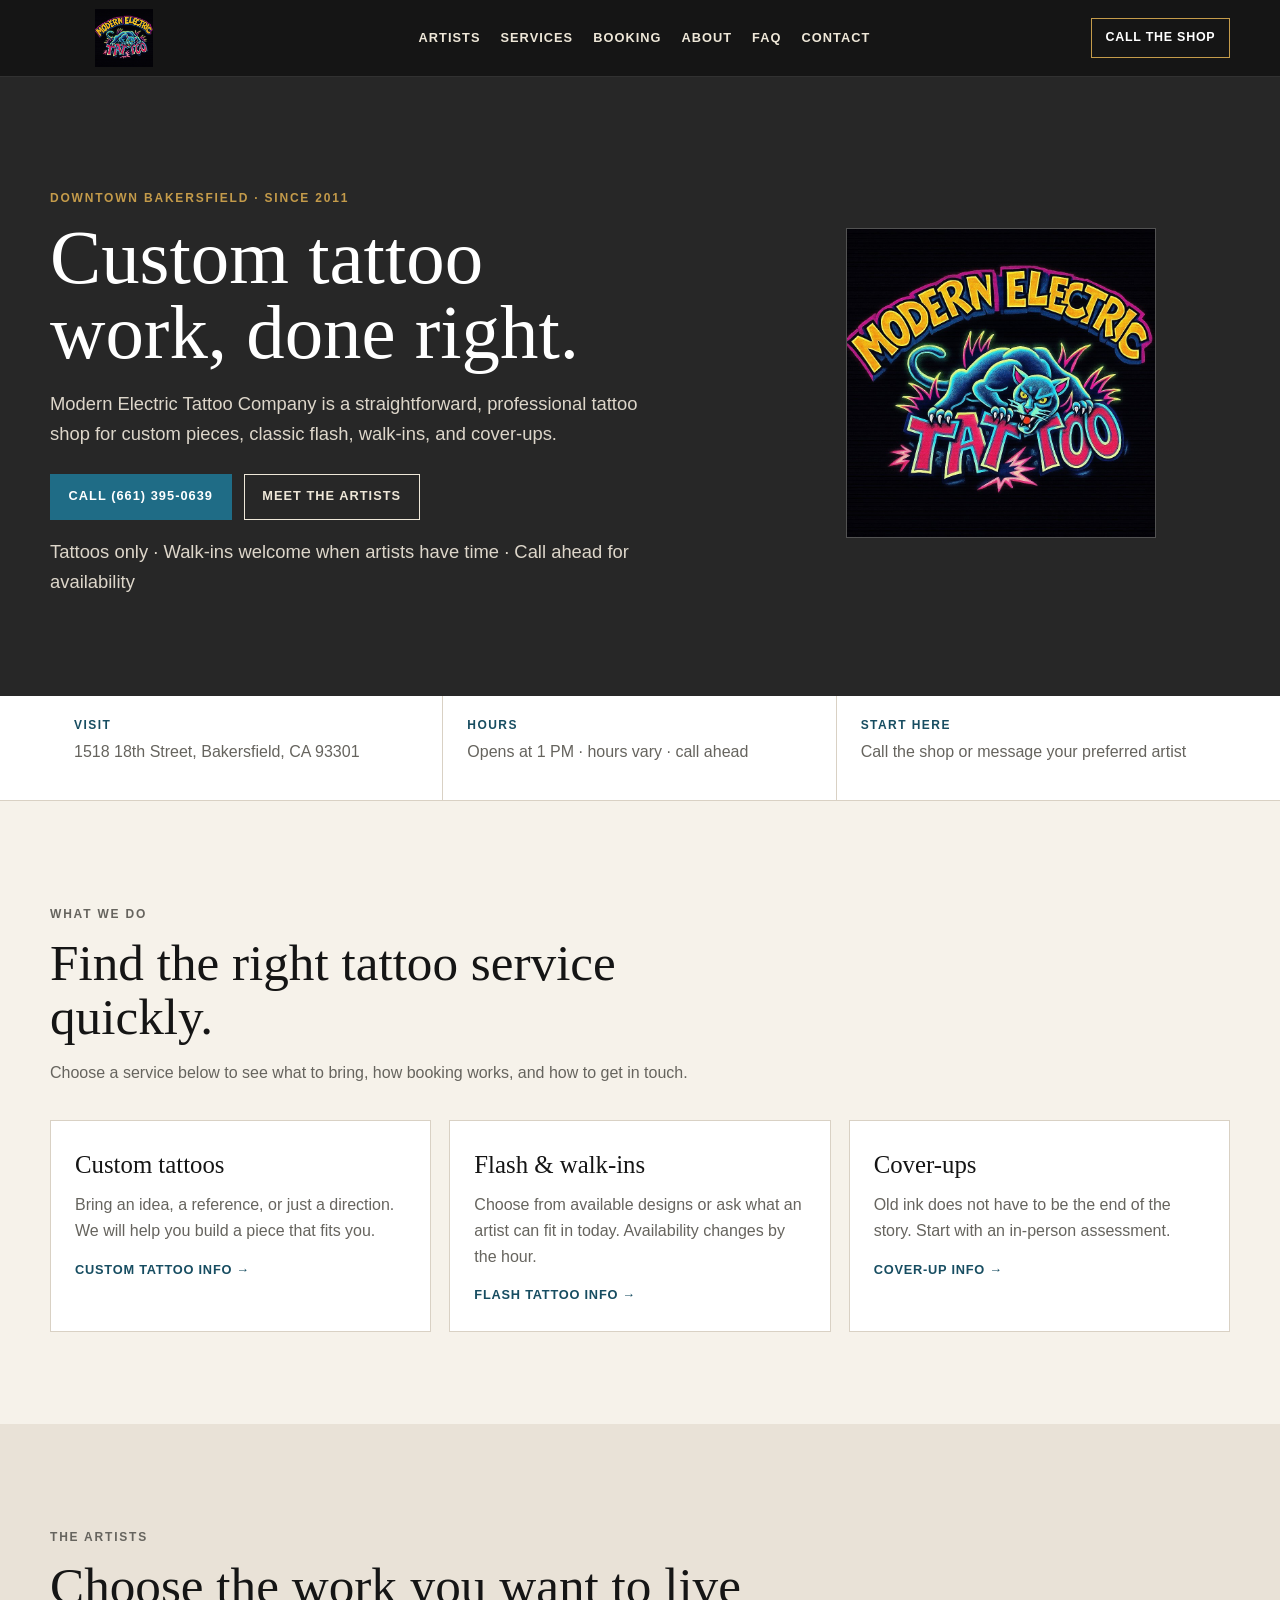
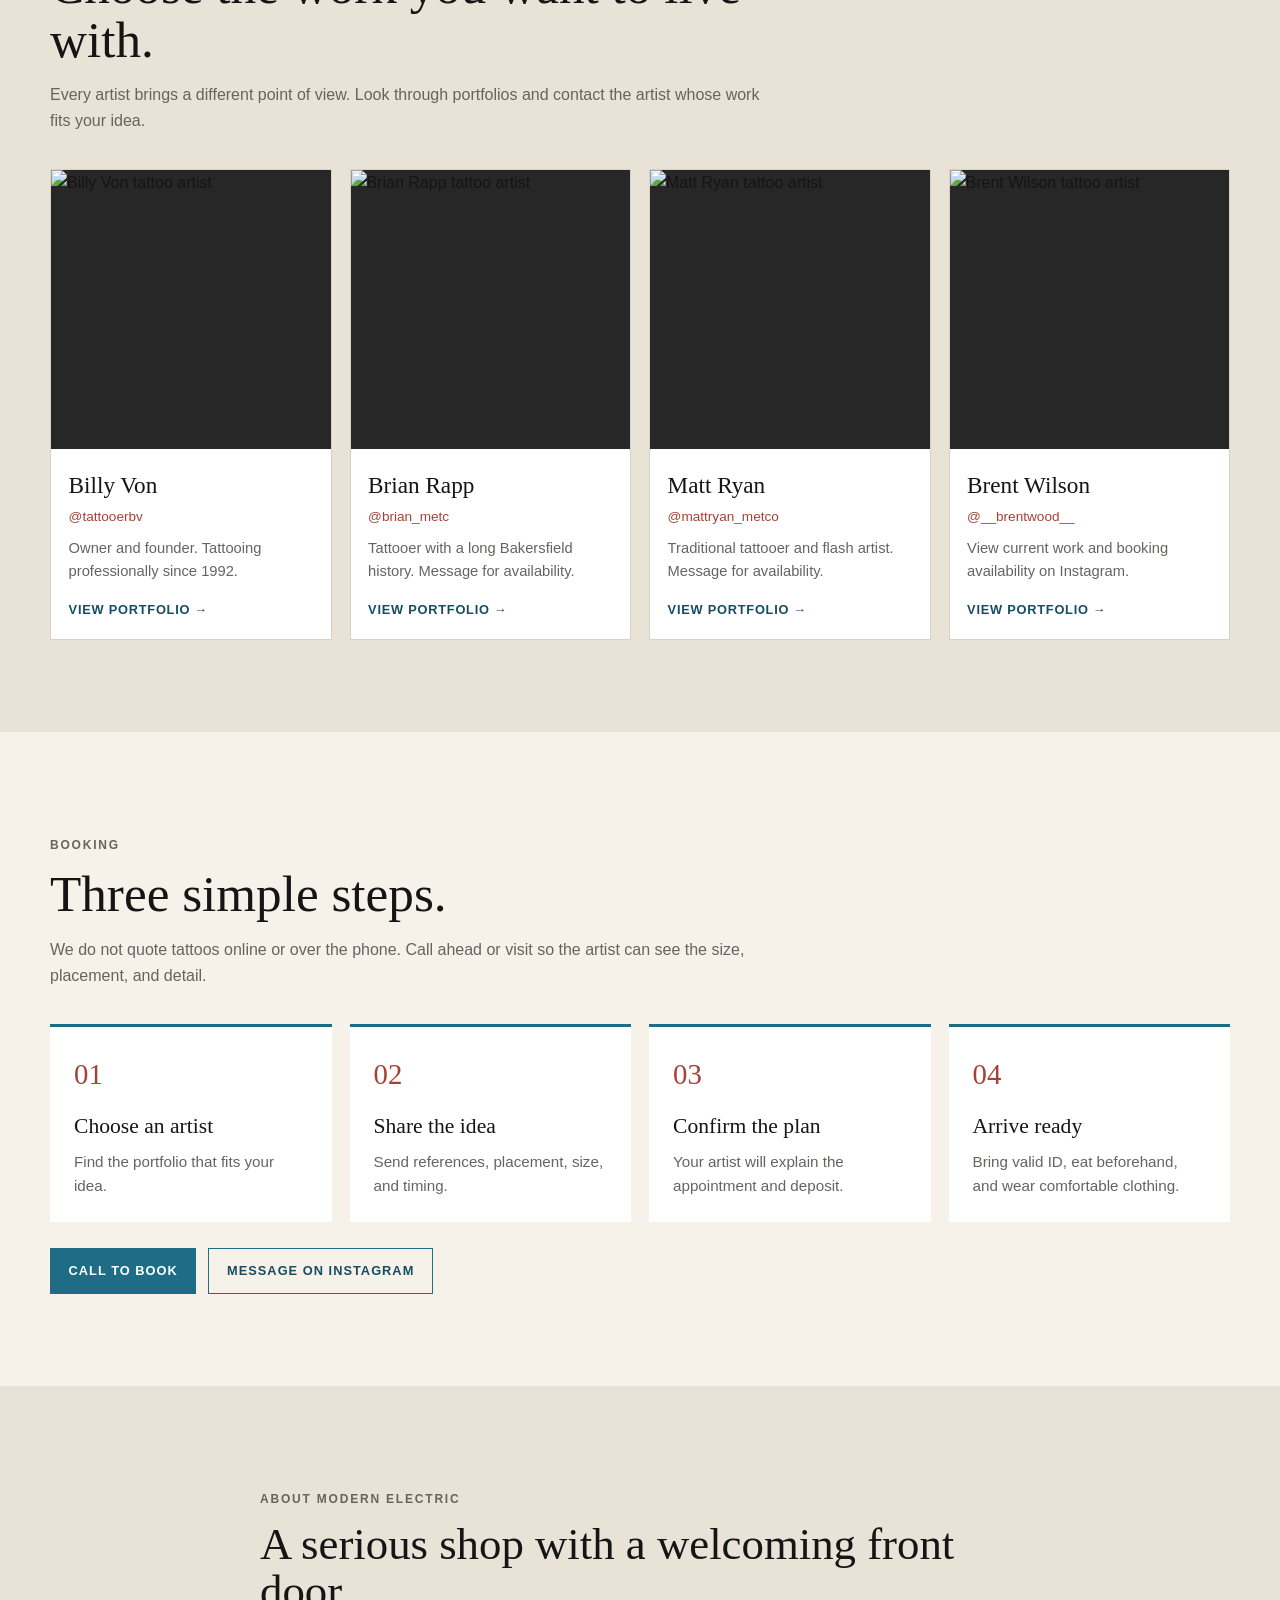
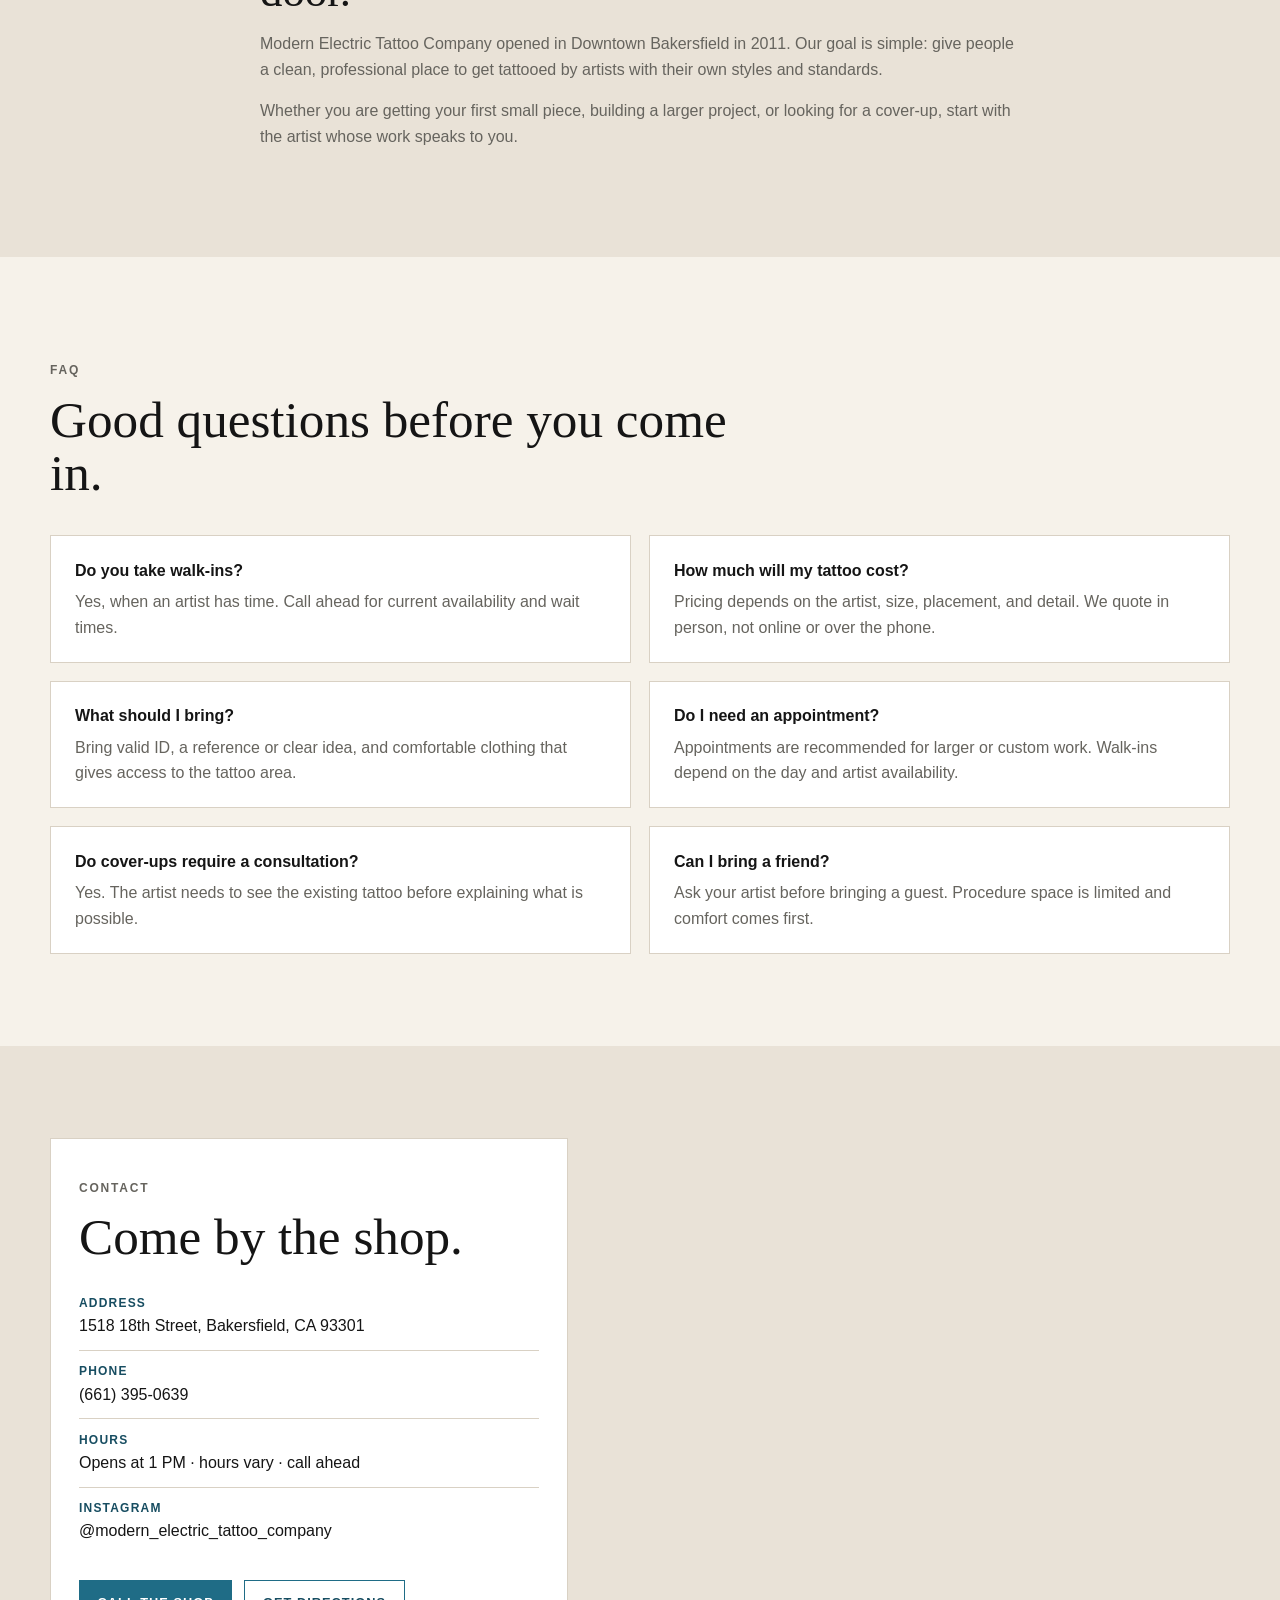
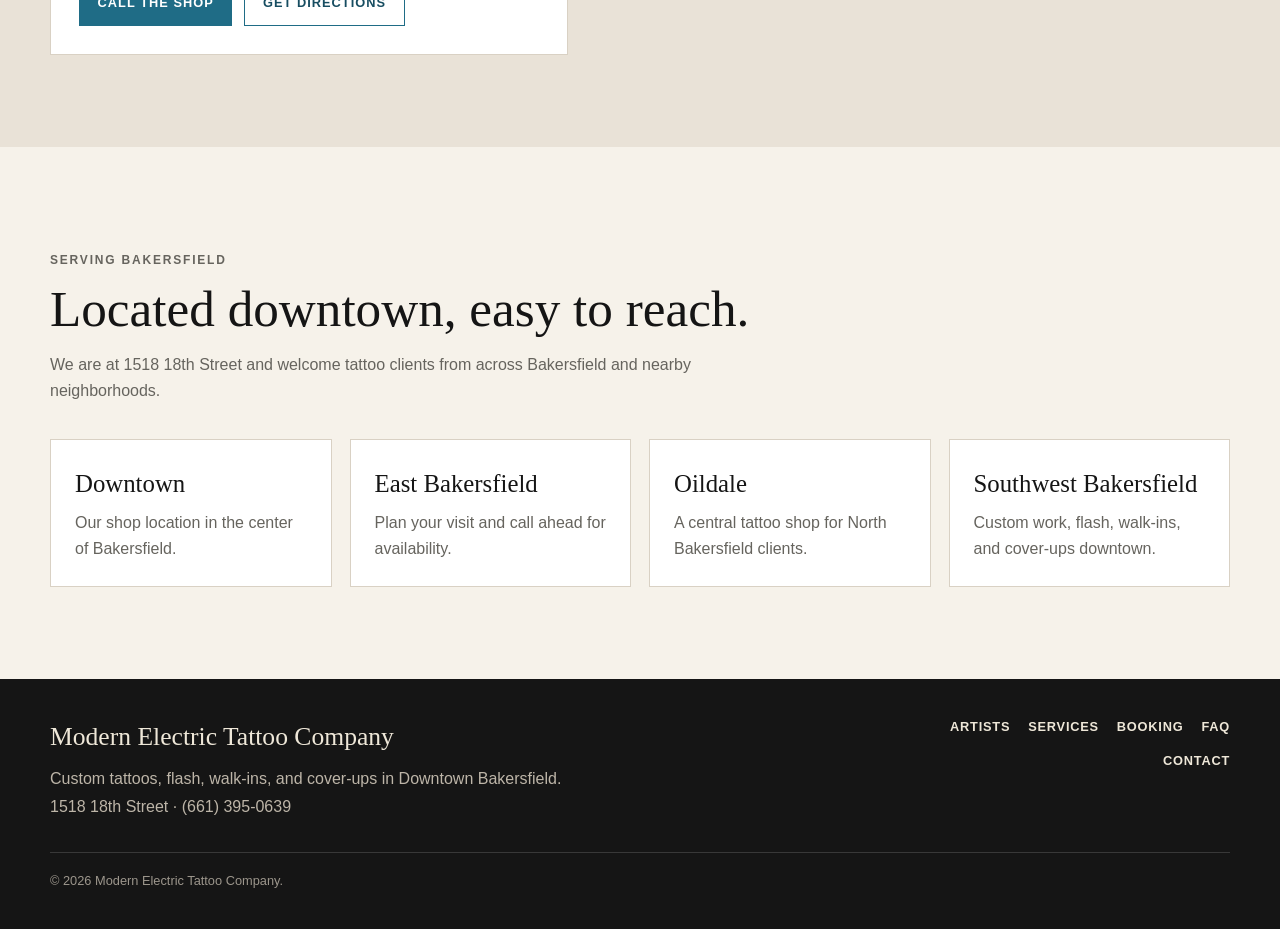
==== commit 47149977: "Simplify website for tattoo services only Co-authored-by: arena-agent <297053741+arena-agent@users.n" ====
--- a/index.html
+++ b/index.html
@@ -1,522 +1,234 @@
-<!DOCTYPE html>
+<!doctype html>
 <html lang="en">
 <head>
-    <meta charset="UTF-8">
-    <meta name="viewport" content="width=device-width, initial-scale=1.0">
+    <meta charset="utf-8">
+    <meta name="viewport" content="width=device-width, initial-scale=1">
     <title>Modern Electric Tattoo Company | Bakersfield, CA</title>
-    <meta name="description" content="Modern Electric Tattoo Company has been downtown Bakersfield's premier tattoo studio since 2011. Large, clean, drama-free shop home to a talented roster of artists.">
-    <meta name="author" content="Modern Electric Tattoo Company">
-    <meta name="theme-color" content="#0A0A0A">
-    <meta name="format-detection" content="telephone=yes,address=yes,email=yes">
-    <meta name="robots" content="index, follow, max-image-preview:large, max-snippet:-1, max-video-preview:-1">
+    <meta name="description" content="Modern Electric Tattoo Company is a Downtown Bakersfield tattoo shop offering custom tattoos, flash, walk-ins, and cover-ups at 1518 18th Street.">
+    <meta name="theme-color" content="#151515">
+    <meta name="robots" content="index, follow, max-image-preview:large">
     <link rel="canonical" href="https://www.modernelectrictattoo.com/">
-    <link rel="alternate" hreflang="en-us" href="https://www.modernelectrictattoo.com/">
-    <link rel="sitemap" type="application/xml" href="/sitemap.xml">
-    <meta name="geo.region" content="US-CA">
-    <meta name="geo.placename" content="Bakersfield">
-    <meta name="geo.position" content="35.373292;-119.018713">
-    <meta name="ICBM" content="35.373292, -119.018713">
     <meta property="og:type" content="website">
     <meta property="og:title" content="Modern Electric Tattoo Company | Bakersfield, CA">
-    <meta property="og:description" content="Downtown Bakersfield tattoo studio since 2011. Clean, professional, drama-free, and home to expert resident artists.">
-    <meta property="og:locale" content="en_US">
+    <meta property="og:description" content="Custom tattoos, flash, walk-ins, and cover-ups in Downtown Bakersfield. Since 2011.">
     <meta property="og:url" content="https://www.modernelectrictattoo.com/">
-    <meta property="og:image" content="modernelectrictattoologo.jpg">
-    <meta property="og:image:alt" content="Modern Electric Tattoo Company logo">
+    <meta property="og:image" content="https://www.modernelectrictattoo.com/modernelectrictattoologo.jpg">
     <meta property="og:site_name" content="Modern Electric Tattoo Company">
-    <meta name="twitter:card" content="summary_large_image">
-    <meta name="twitter:title" content="Modern Electric Tattoo Company | Bakersfield, CA">
-    <meta name="twitter:description" content="Custom tattoos, flash, cover-ups, and piercings in downtown Bakersfield.">
-    <meta name="twitter:image" content="modernelectrictattoologo.jpg">
-    <meta name="twitter:image:alt" content="Modern Electric Tattoo Company logo">
-    <link rel="preconnect" href="https://fonts.googleapis.com">
-    <link rel="preconnect" href="https://fonts.gstatic.com" crossorigin>
-    <link rel="preload" as="image" href="modernelectrictattoologo.jpg" fetchpriority="high">
-    <link href="https://fonts.googleapis.com/css2?family=Bebas+Neue&family=DM+Sans:opsz,wght@9..40,400;9..40,500;9..40,600&family=Barlow+Condensed:wght@600&display=swap" rel="stylesheet">
     <link rel="stylesheet" href="style.css">
     <script type="application/ld+json">
-        {
-            "@context": "https://schema.org",
-            "@type": "TattooParlor",
-            "@id": "https://www.modernelectrictattoo.com/#tattooparlor",
-            "name": "Modern Electric Tattoo Company",
-            "url": "https://www.modernelectrictattoo.com/",
-            "image": "modernelectrictattoologo.jpg",
-            "telephone": "+1-661-395-0639",
-            "description": "Downtown Bakersfield tattoo studio offering custom tattoos, flash, cover-ups, and piercing services in a clean, professional environment.",
-            "priceRange": "$$",
-            "address": {
-                "@type": "PostalAddress",
-                "streetAddress": "1518 18th Street",
-                "addressLocality": "Bakersfield",
-                "addressRegion": "CA",
-                "postalCode": "93301",
-                "addressCountry": "US"
-            },
-            "geo": {
-                "@type": "GeoCoordinates",
-                "latitude": 35.373292,
-                "longitude": -119.018713
-            },
-            "hasMap": "https://www.google.com/maps?q=1518+18th+Street,+Bakersfield,+CA+93301",
-            "areaServed": [
-                {
-                    "@type": "City",
-                    "name": "Bakersfield"
-                },
-                {
-                    "@type": "AdministrativeArea",
-                    "name": "Kern County"
-                },
-                {
-                    "@type": "Place",
-                    "name": "Downtown Bakersfield"
-                }
-            ],
-            "openingHours": "Mo-Su 13:00",
-            "contactPoint": [
-                {
-                    "@type": "ContactPoint",
-                    "telephone": "+1-661-395-0639",
-                    "contactType": "customer service",
-                    "areaServed": "US-CA",
-                    "availableLanguage": "en"
-                }
-            ],
-            "sameAs": [
-                "https://instagram.com/modern_electric_tattoo_company"
-            ]
-        }
-    </script>
-    <script type="application/ld+json">
-        {
-            "@context": "https://schema.org",
-            "@type": "WebSite",
-            "@id": "https://www.modernelectrictattoo.com/#website",
-            "url": "https://www.modernelectrictattoo.com/",
-            "name": "Modern Electric Tattoo Company",
-            "publisher": {
-                "@id": "https://www.modernelectrictattoo.com/#tattooparlor"
-            },
-            "inLanguage": "en-US"
-        }
-    </script>
-    <script type="application/ld+json">
-        {
-            "@context": "https://schema.org",
-            "@type": "HowTo",
-            "name": "How to book a tattoo at Modern Electric Tattoo Company",
-            "description": "Four simple steps to book with Modern Electric Tattoo Company in Bakersfield.",
-            "totalTime": "P2D",
-            "step": [
-                {
-                    "@type": "HowToStep",
-                    "name": "Choose your artist",
-                    "text": "Review our resident artists and select the style that best matches your tattoo idea."
-                },
-                {
-                    "@type": "HowToStep",
-                    "name": "Share your tattoo idea",
-                    "text": "Call the shop or message your artist with references, placement, size, and preferred timing."
-                },
-                {
-                    "@type": "HowToStep",
-                    "name": "Confirm appointment details",
-                    "text": "Receive your quote, appointment information, and any preparation notes before your session."
-                },
-                {
-                    "@type": "HowToStep",
-                    "name": "Arrive ready",
-                    "text": "Bring a valid ID, eat before your session, and wear comfortable clothing for the tattoo area."
-                }
-            ]
-        }
-    </script>
-    <script type="application/ld+json">
-        {
-            "@context": "https://schema.org",
-            "@type": "FAQPage",
-            "mainEntity": [
-                {
-                    "@type": "Question",
-                    "name": "Do you take walk-ins in Bakersfield?",
-                    "acceptedAnswer": {
-                        "@type": "Answer",
-                        "text": "Yes. Walk-ins are welcome daily at our Downtown Bakersfield shop, depending on artist availability. Call ahead for current wait times."
-                    }
-                },
-                {
-                    "@type": "Question",
-                    "name": "What areas do you serve?",
-                    "acceptedAnswer": {
-                        "@type": "Answer",
-                        "text": "We serve Downtown Bakersfield, East Bakersfield, Oildale, Rosedale, Southwest Bakersfield, and clients throughout Kern County."
-                    }
-                },
-                {
-                    "@type": "Question",
-                    "name": "What tattoo styles do your artists do?",
-                    "acceptedAnswer": {
-                        "@type": "Answer",
-                        "text": "Our resident artists work in American traditional, Chicano traditional, illustrative, portraiture, bold color, flash, and custom work."
-                    }
-                },
-                {
-                    "@type": "Question",
-                    "name": "Where are you located?",
-                    "acceptedAnswer": {
-                        "@type": "Answer",
-                        "text": "Modern Electric Tattoo Company is located at 1518 18th Street, Bakersfield, California 93301 in Downtown Bakersfield."
-                    }
-                },
-                {
-                    "@type": "Question",
-                    "name": "How do I get started?",
-                    "acceptedAnswer": {
-                        "@type": "Answer",
-                        "text": "Pick your artist, then contact the shop or artist on Instagram. Share your idea, size, and placement to get started fast."
-                    }
-                },
-                {
-                    "@type": "Question",
-                    "name": "Do you offer piercings?",
-                    "acceptedAnswer": {
-                        "@type": "Answer",
-                        "text": "Yes. Contact the shop for current availability and scheduling."
-                    }
-                }
-            ]
-        }
+    {
+        "@context": "https://schema.org",
+        "@type": "TattooParlor",
+        "@id": "https://www.modernelectrictattoo.com/#tattooparlor",
+        "name": "Modern Electric Tattoo Company",
+        "url": "https://www.modernelectrictattoo.com/",
+        "image": "https://www.modernelectrictattoo.com/modernelectrictattoologo.jpg",
+        "telephone": "+1-661-395-0639",
+        "description": "Downtown Bakersfield tattoo shop offering custom tattoos, flash, walk-ins, and cover-ups.",
+        "priceRange": "$$",
+        "address": {
+            "@type": "PostalAddress",
+            "streetAddress": "1518 18th Street",
+            "addressLocality": "Bakersfield",
+            "addressRegion": "CA",
+            "postalCode": "93301",
+            "addressCountry": "US"
+        },
+        "areaServed": ["Bakersfield", "Downtown Bakersfield", "Kern County"],
+        "sameAs": [
+            "https://www.instagram.com/modern_electric_tattoo_company/",
+            "https://www.facebook.com/ModernElectricTattooCompany/"
+        ]
+    }
     </script>
 </head>
 <body>
-    <header class="navbar">
-        <div class="nav-content">
-            <a href="#top" class="nav-brand" aria-label="Modern Electric Tattoo Company home">
-                <img src="modernelectrictattoologo.jpg" alt="Modern Electric Tattoo Company" class="nav-brand-logo" width="220" height="54">
-            </a>
-            <nav class="nav-links">
-                <a href="#about">About</a>
-                <a href="#artists">Artists</a>
-                <a href="#services">Services</a>
-                <a href="#booking">Booking</a>
-                <a href="#locations">Locations</a>
-                <a href="#faq">FAQ</a>
-            </nav>
-            <a href="tel:6613950639" class="btn btn-outline">Call Now</a>
-        </div>
-    </header>
-
-    <main id="top">
-        <section class="hero">
-            <div class="hero-bg"></div>
-            <div class="hero-content">
-                <img src="modernelectrictattoologo.jpg" alt="Modern Electric Tattoo Logo" class="hero-logo" width="300" height="300" fetchpriority="high" decoding="async">
-                <h1 class="hero-title">MODERN ELECTRIC TATTOO COMPANY</h1>
-                <p class="hero-tagline">Downtown Bakersfield's Home for Custom Tattoo Art Since 2011.<br>Clean. Professional. No Drama.</p>
+<a class="skip-link" href="#main">Skip to content</a>
+<header class="site-header">
+    <div class="nav-shell">
+        <a class="brand" href="/" aria-label="Modern Electric Tattoo Company home">
+            <img class="brand-logo" src="modernelectrictattoologo.jpg" alt="Modern Electric Tattoo Company logo" width="148" height="58">
+        </a>
+        <nav class="site-nav" aria-label="Main navigation">
+            <a href="#artists">Artists</a>
+            <a href="#services">Services</a>
+            <a href="#booking">Booking</a>
+            <a href="#about">About</a>
+            <a href="#faq">FAQ</a>
+            <a href="#contact">Contact</a>
+        </nav>
+        <a class="header-call" href="tel:6613950639">Call the Shop</a>
+    </div>
+</header>
+
+<main id="main">
+    <section class="hero">
+        <div class="container hero-grid">
+            <div class="hero-copy">
+                <p class="eyebrow">Downtown Bakersfield · Since 2011</p>
+                <h1>Custom tattoo work, done right.</h1>
+                <p>Modern Electric Tattoo Company is a straightforward, professional tattoo shop for custom pieces, classic flash, walk-ins, and cover-ups.</p>
                 <div class="hero-actions">
-                    <a href="tel:6613950639" class="btn btn-primary">Call The Shop</a>
-                    <a href="#artists" class="btn btn-secondary">View Our Artists</a>
+                    <a class="button" href="tel:6613950639">Call (661) 395-0639</a>
+                    <a class="button light" href="#artists">Meet the artists</a>
                 </div>
-                <p class="hero-meta">Walk-ins welcome daily. Opens at 1 PM. Call now: <a href="tel:6613950639">(661) 395-0639</a></p>
-            </div>
-        </section>
-
-        <section class="intro-stats">
-            <div class="container stats-container">
-                <div class="stat-card">
-                    <h3>14+ Years</h3>
-                    <p>in Downtown Bakersfield</p>
-                </div>
-                <div class="stat-card">
-                    <h3>4 Resident Artists</h3>
-                    <p>Masters of their craft</p>
-                </div>
-                <div class="stat-card">
-                    <h3>4.4★ on Google</h3>
-                    <p>135+ Reviews</p>
-                </div>
-                <div class="stat-card">
-                    <h3>4.7/5 on FB</h3>
-                    <p>166+ Reviews</p>
-                </div>
-            </div>
-            <p class="intro-text container">
-                We've been putting world-class ink on Bakersfield skin for over 14 years. Our roster of talented artists covers every style - from bold American traditional to intricate custom work - in a large, clean, welcoming shop right in the heart of downtown. Walk-ins welcome.
-            </p>
-        </section>
-
-        <section id="artists" class="artists">
-            <div class="container">
-                <h2 class="section-title">Meet The Artists</h2>
-                <div class="artist-grid">
-                    <div class="artist-card">
-                        <img src="https://unavatar.io/instagram/tattooerbv" alt="Billy Von tattoo artist profile serving Downtown Bakersfield" class="artist-photo" loading="lazy" width="640" height="640">
-                        <div class="artist-info">
-                            <h3>Billy Von</h3>
-                            <p class="handle">@tattooerbv</p>
-                            <p>Owner & Founder. Over 30 years experience. Multimedia creator.</p>
-                            <a href="https://instagram.com/tattooerbv" target="_blank" rel="noopener noreferrer" class="btn btn-primary small">View Artist</a>
-                        </div>
-                    </div>
-                    <div class="artist-card">
-                        <img src="https://unavatar.io/instagram/brian_metc" alt="Brian Rapp tattoo artist in Bakersfield California" class="artist-photo" loading="lazy" width="640" height="640">
-                        <div class="artist-info">
-                            <h3>Brian Rapp</h3>
-                            <p class="handle">@brian_metc</p>
-                            <p>Traditional American, Chicano traditional, bold color.</p>
-                            <a href="https://instagram.com/brian_metc" target="_blank" rel="noopener noreferrer" class="btn btn-primary small">View Artist</a>
-                        </div>
-                    </div>
-                    <div class="artist-card">
-                        <img src="https://unavatar.io/instagram/mattryan_metco" alt="Matt Ryan traditional tattoo artist near Downtown Bakersfield" class="artist-photo" loading="lazy" width="640" height="640">
-                        <div class="artist-info">
-                            <h3>Matt Ryan</h3>
-                            <p class="handle">@mattryan_metco</p>
-                            <p>American traditional, flash tattoos, bold color.</p>
-                            <a href="https://instagram.com/mattryan_metco" target="_blank" rel="noopener noreferrer" class="btn btn-primary small">View Artist</a>
-                        </div>
-                    </div>
-                    <div class="artist-card">
-                        <img src="https://unavatar.io/instagram/__brentwood__" alt="Brent Wilson tattoo artist serving Bakersfield and Kern County" class="artist-photo" loading="lazy" width="640" height="640">
-                        <div class="artist-info">
-                            <h3>Brent Wilson</h3>
-                            <p class="handle">@__brentwood__</p>
-                            <p>Traditional American, illustrative, portraiture.</p>
-                            <a href="https://instagram.com/__brentwood__" target="_blank" rel="noopener noreferrer" class="btn btn-primary small">View Artist</a>
-                        </div>
-                    </div>
-                </div>
-            </div>
-        </section>
-
-        <section id="about" class="about">
-            <div class="container about-container">
-                <div class="about-text">
-                    <h2 class="section-title">A Shop That Respects Your Time and Your Skin.</h2>
-                    <p>Modern Electric Tattoo Company opened in downtown Bakersfield in 2011, and we haven't left. We're at 1518 18th Street — same building, same commitment to quality, same belief that a tattoo shop should be a place you're proud to walk into.</p>
-                    <p>We're one of the largest tattoo studios in downtown Bakersfield. Our space is clean, our artists are serious professionals, and our vibe is welcoming — whether it's your first tattoo or your fiftieth. No drama. No attitude. Just great art.</p>
-                    <div class="hiring-banner">
-                        <div class="hiring-content">
-                            <h3>Currently Hiring: Body Piercer!</h3>
-                            <p>We are actively seeking an experienced body piercer to join our team. High call volume, drama-free shop. Text the owner: 865-364-0099.</p>
-                        </div>
-                    </div>
-                </div>
-            </div>
-        </section>
-
-        <section id="services" class="services">
-            <div class="container">
-                <h2 class="section-title">Services</h2>
-                <div class="services-grid">
-                    <div class="service-card">
-                        <h3><a href="/custom-tattoos.html" style="color: var(--vintage-gold); text-decoration: none;">Custom Tattoos</a></h3>
-                        <p>We turn your idea into art you'll wear for life. Free consultations.</p>
-                    </div>
-                    <div class="service-card">
-                        <h3><a href="/flash-tattoos.html" style="color: var(--vintage-gold); text-decoration: none;">Flash Tattoos</a></h3>
-                        <p>Walk in and choose from available flash designs. Great for first-timers.</p>
-                    </div>
-                    <div class="service-card">
-                        <h3><a href="/cover-ups-tattoo.html" style="color: var(--vintage-gold); text-decoration: none;">Cover-Ups & Reworks</a></h3>
-                        <p>Transform tired, faded, or unwanted tattoos into fresh new work.</p>
-                    </div>
-                    <div class="service-card">
-                        <h3><a href="/body-piercing.html" style="color: var(--vintage-gold); text-decoration: none;">Body Piercing</a></h3>
-                        <p>Professional body piercing services. Call or stop by for availability.</p>
-                    </div>
-                    <div class="service-card">
-                        <h3>Touch-Ups</h3>
-                        <p>Reach out to your artist directly for complimentary touch-ups on their work.</p>
-                    </div>
-                    <div class="service-card">
-                        <h3>Gift Certificates</h3>
-                        <p>Give the gift of great ink. Available in any denomination in-shop.</p>
-                    </div>
-                </div>
-            </div>
-        </section>
-
-        <section class="quick-answers" aria-labelledby="quick-answers-title">
-            <div class="container">
-                <h2 id="quick-answers-title" class="section-title">Quick Answers For Tattoo Clients</h2>
-                <div class="answers-grid">
-                    <article class="answer-card">
-                        <h3>Best tattoo shop in Bakersfield for walk-ins?</h3>
-                        <p>Modern Electric Tattoo Company welcomes walk-ins daily in Downtown Bakersfield, based on artist availability.</p>
-                    </article>
-                    <article class="answer-card">
-                        <h3>Where is Modern Electric Tattoo Company located?</h3>
-                        <p>We are at 1518 18th Street, Bakersfield, CA 93301, serving clients from across Kern County.</p>
-                    </article>
-                    <article class="answer-card">
-                        <h3>What tattoo styles are available?</h3>
-                        <p>Our artists specialize in American traditional, Chicano traditional, portraiture, illustrative work, flash, and custom tattoos.</p>
-                    </article>
-                    <article class="answer-card">
-                        <h3>Can I call for tattoo wait times today?</h3>
-                        <p>Yes. Call <a href="tel:6613950639">(661) 395-0639</a> for walk-in timing, artist availability, and booking info.</p>
-                    </article>
-                </div>
-            </div>
-        </section>
-
-        <section id="booking" class="booking">
-            <div class="container">
-                <h2 class="section-title">How To Book</h2>
-                <div class="booking-grid">
-                    <article class="booking-card">
-                        <h3>1. Choose Your Artist</h3>
-                        <p>Review each artist's work and pick the style that fits your tattoo idea.</p>
-                    </article>
-                    <article class="booking-card">
-                        <h3>2. Share Your Idea</h3>
-                        <p>Call the shop or contact your artist with size, placement, references, and timeline.</p>
-                    </article>
-                    <article class="booking-card">
-                        <h3>3. Confirm Details</h3>
-                        <p>Get a quote, your appointment details, and guidance so you're fully prepared.</p>
-                    </article>
-                    <article class="booking-card">
-                        <h3>4. Arrive Ready</h3>
-                        <p>Bring your valid ID, eat beforehand, and wear comfortable clothing for your session.</p>
-                    </article>
-                </div>
-                <div class="location-actions text-center mt-4">
-                    <a href="tel:6613950639" class="btn btn-primary">Start Booking: (661) 395-0639</a>
-                    <a href="https://instagram.com/modern_electric_tattoo_company" target="_blank" rel="noopener noreferrer" class="btn btn-secondary">Message On Instagram</a>
-                </div>
-            </div>
-        </section>
-
-        <section id="locations" class="locations">
-            <div class="container">
-                <h2 class="section-title">Tattoo Shop Serving Bakersfield & Kern County</h2>
-                <p class="locations-intro">Modern Electric Tattoo Company is based in Downtown Bakersfield and serves clients across Kern County. If you are searching for a tattoo shop near Downtown Bakersfield, East Bakersfield, Oildale, Rosedale, or Southwest Bakersfield, our location at 1518 18th Street is central and easy to reach.</p>
-                <div class="locations-grid">
-                    <article class="location-card">
-                        <h3>Downtown Bakersfield Tattoos</h3>
-                        <p>Our studio is in the heart of downtown, making us a convenient option for custom tattoos, flash, and cover-ups near the city core.</p>
-                        <a href="/downtown-bakersfield-tattoo.html" style="color: var(--vintage-gold); text-decoration: underline; display: inline-block; margin-top: 0.75rem;">Learn more →</a>
-                    </article>
-                    <article class="location-card">
-                        <h3>East Bakersfield & Northeast</h3>
-                        <p>Clients from East Bakersfield and nearby neighborhoods choose our artists for clean, professional tattoo work and walk-in availability.</p>
-                        <a href="/east-bakersfield-tattoo.html" style="color: var(--vintage-gold); text-decoration: underline; display: inline-block; margin-top: 0.75rem;">Learn more →</a>
-                    </article>
-                    <article class="location-card">
-                        <h3>Oildale & North Bakersfield</h3>
-                        <p>Just a short drive from Oildale, our shop provides a central, established destination for first tattoos and large custom projects.</p>
-                        <a href="/oildale-tattoo.html" style="color: var(--vintage-gold); text-decoration: underline; display: inline-block; margin-top: 0.75rem;">Learn more →</a>
-                    </article>
-                    <article class="location-card">
-                        <h3>Southwest Bakersfield & Seven Oaks</h3>
-                        <p>From Southwest Bakersfield to Seven Oaks, clients visit METC for experienced artists, a no-drama environment, and consistent quality.</p>
-                        <a href="/southwest-bakersfield-tattoo.html" style="color: var(--vintage-gold); text-decoration: underline; display: inline-block; margin-top: 0.75rem;">Learn more →</a>
-                    </article>
-                </div>
-                <div class="location-actions text-center mt-4">
-                    <a href="tel:6613950639" class="btn btn-primary">Call (661) 395-0639</a>
-                    <a href="https://www.google.com/maps/dir/?api=1&destination=1518+18th+Street,+Bakersfield,+CA+93301" target="_blank" rel="noopener noreferrer" class="btn btn-secondary">Get Directions</a>
-                </div>
-            </div>
-        </section>
-
-        <section id="faq" class="faq">
-            <div class="container">
-                <h2 class="section-title">FAQ</h2>
-                <div class="faq-grid">
-                    <div class="faq-card">
-                        <h3>Do you take walk-ins in Bakersfield?</h3>
-                        <p>Yes. Walk-ins are welcome daily at our Downtown Bakersfield shop, depending on artist availability. Call ahead for current wait times.</p>
-                    </div>
-                    <div class="faq-card">
-                        <h3>What areas do you serve?</h3>
-                        <p>We serve Downtown Bakersfield, East Bakersfield, Oildale, Rosedale, Southwest Bakersfield, and clients throughout Kern County.</p>
-                    </div>
-                    <div class="faq-card">
-                        <h3>What tattoo styles do your artists do?</h3>
-                        <p>Our resident artists work in American traditional, Chicano traditional, illustrative, portraiture, bold color, flash, and custom work.</p>
-                    </div>
-                    <div class="faq-card">
-                        <h3>Where are you located?</h3>
-                        <p>Modern Electric Tattoo Company is located at 1518 18th Street, Bakersfield, CA 93301 in Downtown Bakersfield.</p>
-                    </div>
-                    <div class="faq-card">
-                        <h3>How do I get started?</h3>
-                        <p>Pick your artist, then contact the shop or artist on Instagram. Share your idea, size, and placement to get started fast.</p>
-                    </div>
-                    <div class="faq-card">
-                        <h3>Do you offer piercings?</h3>
-                        <p>Yes. Contact the shop for current availability and scheduling.</p>
-                    </div>
-                </div>
-            </div>
-        </section>
-    </main>
-
-    <footer>
-        <div class="container footer-grid">
-            <div class="footer-info">
-                <h3>MODERN ELECTRIC TATTOO</h3>
-                <p>📍 1518 18th Street, Bakersfield, CA 93301</p>
-                <p>📞 (661) 395-0639</p>
-                <p>⏰ Opens at 1 PM daily</p>
-                <a href="https://instagram.com/modern_electric_tattoo_company" target="_blank" class="instagram-link">📸 @modern_electric_tattoo_company</a>
-            </div>
-            <div class="footer-map">
-                <iframe
-                    class="map-embed"
-                    title="Modern Electric Tattoo Company map"
-                    loading="lazy"
-                    allowfullscreen
-                    referrerpolicy="no-referrer-when-downgrade"
-                    src="https://www.google.com/maps?q=1518+18th+Street,+Bakersfield,+CA+93301&output=embed">
-                </iframe>
-            </div>
-        </div>
-        <div class="footer-bottom">
-            <p>&copy; 2026 Modern Electric Tattoo Company. Designed with precision.</p>
-        </div>
-    </footer>
-
-    <div class="mobile-cta-bar" aria-label="Quick actions">
-        <a href="tel:6613950639" class="mobile-cta">Call</a>
-        <a href="https://www.google.com/maps/dir/?api=1&destination=1518+18th+Street,+Bakersfield,+CA+93301" target="_blank" rel="noopener noreferrer" class="mobile-cta">Directions</a>
-        <a href="https://instagram.com/modern_electric_tattoo_company" target="_blank" rel="noopener noreferrer" class="mobile-cta">Instagram</a>
+                <p class="hero-note">Tattoos only · Walk-ins welcome when artists have time · Call ahead for availability</p>
+            </div>
+            <div class="hero-art">
+                <img class="hero-logo" src="modernelectrictattoologo.jpg" alt="Modern Electric Tattoo Company panther logo" width="310" height="310">
+            </div>
+        </div>
+    </section>
+
+    <section class="quick-facts" aria-label="Shop information">
+        <div class="container facts-grid">
+            <div class="fact"><strong>Visit</strong><span>1518 18th Street, Bakersfield, CA 93301</span></div>
+            <div class="fact"><strong>Hours</strong><span>Opens at 1 PM · hours vary · call ahead</span></div>
+            <div class="fact"><strong>Start here</strong><span>Call the shop or message your preferred artist</span></div>
+        </div>
+    </section>
+
+    <section id="services" class="section">
+        <div class="container">
+            <div class="section-heading">
+                <p class="section-kicker">What we do</p>
+                <h2>Find the right tattoo service quickly.</h2>
+                <p>Choose a service below to see what to bring, how booking works, and how to get in touch.</p>
+            </div>
+            <div class="service-grid">
+                <article class="card">
+                    <h3>Custom tattoos</h3>
+                    <p>Bring an idea, a reference, or just a direction. We will help you build a piece that fits you.</p>
+                    <a class="text-link" href="/custom-tattoos.html">Custom tattoo info →</a>
+                </article>
+                <article class="card">
+                    <h3>Flash & walk-ins</h3>
+                    <p>Choose from available designs or ask what an artist can fit in today. Availability changes by the hour.</p>
+                    <a class="text-link" href="/flash-tattoos.html">Flash tattoo info →</a>
+                </article>
+                <article class="card">
+                    <h3>Cover-ups</h3>
+                    <p>Old ink does not have to be the end of the story. Start with an in-person assessment.</p>
+                    <a class="text-link" href="/cover-ups-tattoo.html">Cover-up info →</a>
+                </article>
+            </div>
+        </div>
+    </section>
+
+    <section id="artists" class="section alt">
+        <div class="container">
+            <div class="section-heading">
+                <p class="section-kicker">The artists</p>
+                <h2>Choose the work you want to live with.</h2>
+                <p>Every artist brings a different point of view. Look through portfolios and contact the artist whose work fits your idea.</p>
+            </div>
+            <div class="artist-grid">
+                <article class="artist-card">
+                    <img class="artist-photo" src="https://unavatar.io/instagram/tattooerbv" alt="Billy Von tattoo artist" loading="lazy" width="640" height="640">
+                    <div class="artist-content"><h3>Billy Von</h3><p class="handle">@tattooerbv</p><p>Owner and founder. Tattooing professionally since 1992.</p><a class="text-link" href="https://instagram.com/tattooerbv" target="_blank" rel="noopener">View portfolio →</a></div>
+                </article>
+                <article class="artist-card">
+                    <img class="artist-photo" src="https://unavatar.io/instagram/brian_metc" alt="Brian Rapp tattoo artist" loading="lazy" width="640" height="640">
+                    <div class="artist-content"><h3>Brian Rapp</h3><p class="handle">@brian_metc</p><p>Tattooer with a long Bakersfield history. Message for availability.</p><a class="text-link" href="https://instagram.com/brian_metc" target="_blank" rel="noopener">View portfolio →</a></div>
+                </article>
+                <article class="artist-card">
+                    <img class="artist-photo" src="https://unavatar.io/instagram/mattryan_metco" alt="Matt Ryan tattoo artist" loading="lazy" width="640" height="640">
+                    <div class="artist-content"><h3>Matt Ryan</h3><p class="handle">@mattryan_metco</p><p>Traditional tattooer and flash artist. Message for availability.</p><a class="text-link" href="https://instagram.com/mattryan_metco" target="_blank" rel="noopener">View portfolio →</a></div>
+                </article>
+                <article class="artist-card">
+                    <img class="artist-photo" src="https://unavatar.io/instagram/__brentwood__" alt="Brent Wilson tattoo artist" loading="lazy" width="640" height="640">
+                    <div class="artist-content"><h3>Brent Wilson</h3><p class="handle">@__brentwood__</p><p>View current work and booking availability on Instagram.</p><a class="text-link" href="https://instagram.com/__brentwood__" target="_blank" rel="noopener">View portfolio →</a></div>
+                </article>
+            </div>
+        </div>
+    </section>
+
+    <section id="booking" class="section">
+        <div class="container">
+            <div class="section-heading">
+                <p class="section-kicker">Booking</p>
+                <h2>Three simple steps.</h2>
+                <p>We do not quote tattoos online or over the phone. Call ahead or visit so the artist can see the size, placement, and detail.</p>
+            </div>
+            <div class="steps">
+                <article class="step"><span class="step-number">01</span><h3>Choose an artist</h3><p>Find the portfolio that fits your idea.</p></article>
+                <article class="step"><span class="step-number">02</span><h3>Share the idea</h3><p>Send references, placement, size, and timing.</p></article>
+                <article class="step"><span class="step-number">03</span><h3>Confirm the plan</h3><p>Your artist will explain the appointment and deposit.</p></article>
+                <article class="step"><span class="step-number">04</span><h3>Arrive ready</h3><p>Bring valid ID, eat beforehand, and wear comfortable clothing.</p></article>
+            </div>
+            <div class="page-actions">
+                <a class="button" href="tel:6613950639">Call to book</a>
+                <a class="button outline" href="https://instagram.com/modern_electric_tattoo_company" target="_blank" rel="noopener">Message on Instagram</a>
+            </div>
+        </div>
+    </section>
+
+    <section id="about" class="section alt">
+        <div class="container content">
+            <p class="section-kicker">About Modern Electric</p>
+            <h2>A serious shop with a welcoming front door.</h2>
+            <p>Modern Electric Tattoo Company opened in Downtown Bakersfield in 2011. Our goal is simple: give people a clean, professional place to get tattooed by artists with their own styles and standards.</p>
+            <p>Whether you are getting your first small piece, building a larger project, or looking for a cover-up, start with the artist whose work speaks to you.</p>
+        </div>
+    </section>
+
+    <section id="faq" class="section">
+        <div class="container">
+            <div class="section-heading">
+                <p class="section-kicker">FAQ</p>
+                <h2>Good questions before you come in.</h2>
+            </div>
+            <div class="faq-grid">
+                <article class="faq-item"><h3>Do you take walk-ins?</h3><p>Yes, when an artist has time. Call ahead for current availability and wait times.</p></article>
+                <article class="faq-item"><h3>How much will my tattoo cost?</h3><p>Pricing depends on the artist, size, placement, and detail. We quote in person, not online or over the phone.</p></article>
+                <article class="faq-item"><h3>What should I bring?</h3><p>Bring valid ID, a reference or clear idea, and comfortable clothing that gives access to the tattoo area.</p></article>
+                <article class="faq-item"><h3>Do I need an appointment?</h3><p>Appointments are recommended for larger or custom work. Walk-ins depend on the day and artist availability.</p></article>
+                <article class="faq-item"><h3>Do cover-ups require a consultation?</h3><p>Yes. The artist needs to see the existing tattoo before explaining what is possible.</p></article>
+                <article class="faq-item"><h3>Can I bring a friend?</h3><p>Ask your artist before bringing a guest. Procedure space is limited and comfort comes first.</p></article>
+            </div>
+        </div>
+    </section>
+
+    <section id="contact" class="section alt">
+        <div class="container contact-grid">
+            <div class="contact-panel">
+                <p class="section-kicker">Contact</p>
+                <h2>Come by the shop.</h2>
+                <ul class="contact-list">
+                    <li><strong>Address</strong><a href="https://www.google.com/maps/dir/?api=1&destination=1518+18th+Street,+Bakersfield,+CA+93301" target="_blank" rel="noopener">1518 18th Street, Bakersfield, CA 93301</a></li>
+                    <li><strong>Phone</strong><a href="tel:6613950639">(661) 395-0639</a></li>
+                    <li><strong>Hours</strong>Opens at 1 PM · hours vary · call ahead</li>
+                    <li><strong>Instagram</strong><a href="https://instagram.com/modern_electric_tattoo_company" target="_blank" rel="noopener">@modern_electric_tattoo_company</a></li>
+                </ul>
+                <div class="page-actions"><a class="button" href="tel:6613950639">Call the shop</a><a class="button outline" href="https://www.google.com/maps/dir/?api=1&destination=1518+18th+Street,+Bakersfield,+CA+93301" target="_blank" rel="noopener">Get directions</a></div>
+            </div>
+            <iframe class="map-frame" title="Map to Modern Electric Tattoo Company" loading="lazy" allowfullscreen referrerpolicy="no-referrer-when-downgrade" src="https://www.google.com/maps?q=1518+18th+Street,+Bakersfield,+CA+93301&output=embed"></iframe>
+        </div>
+    </section>
+
+    <section class="section location-section">
+        <div class="container">
+            <div class="section-heading">
+                <p class="section-kicker">Serving Bakersfield</p>
+                <h2>Located downtown, easy to reach.</h2>
+                <p>We are at 1518 18th Street and welcome tattoo clients from across Bakersfield and nearby neighborhoods.</p>
+            </div>
+            <div class="location-grid">
+                <a class="card" href="/downtown-bakersfield-tattoo.html"><h3>Downtown</h3><p>Our shop location in the center of Bakersfield.</p></a>
+                <a class="card" href="/east-bakersfield-tattoo.html"><h3>East Bakersfield</h3><p>Plan your visit and call ahead for availability.</p></a>
+                <a class="card" href="/oildale-tattoo.html"><h3>Oildale</h3><p>A central tattoo shop for North Bakersfield clients.</p></a>
+                <a class="card" href="/southwest-bakersfield-tattoo.html"><h3>Southwest Bakersfield</h3><p>Custom work, flash, walk-ins, and cover-ups downtown.</p></a>
+            </div>
+        </div>
+    </section>
+</main>
+
+<footer class="site-footer">
+    <div class="container footer-grid">
+        <div><h2>Modern Electric Tattoo Company</h2><p>Custom tattoos, flash, walk-ins, and cover-ups in Downtown Bakersfield.</p><p>1518 18th Street · (661) 395-0639</p></div>
+        <nav class="footer-links" aria-label="Footer navigation"><a href="#artists">Artists</a><a href="#services">Services</a><a href="#booking">Booking</a><a href="#faq">FAQ</a><a href="#contact">Contact</a></nav>
     </div>
-
-    <script>
-        // Smooth scrolling for anchor links
-        document.querySelectorAll('a[href^="#"]').forEach(anchor => {
-            anchor.addEventListener('click', function(e) {
-                const target = this.getAttribute('href');
-                if (!target || target === '#') {
-                    return;
-                }
-
-                const targetEl = document.querySelector(target);
-                if (!targetEl) {
-                    return;
-                }
-
-                e.preventDefault();
-                targetEl.scrollIntoView({
-                    behavior: 'smooth'
-                });
-            });
-        });
-
-        // Add scrolled class to navbar
-        window.addEventListener('scroll', () => {
-            const nav = document.querySelector('.navbar');
-            if (window.scrollY > 50) {
-                nav.classList.add('scrolled');
-            } else {
-                nav.classList.remove('scrolled');
-            }
-        });
-    </script>
+    <div class="container footer-bottom">© 2026 Modern Electric Tattoo Company.</div>
+</footer>
 </body>
 </html>
--- a/style.css
+++ b/style.css
@@ -1,802 +1,370 @@
 :root {
-    --electric-blue: #00BFFF;
-    --neon-purple: #9B30FF;
-    --shock-pink: #FF2D78;
-    --vintage-gold: #FFD700;
-    --deep-black: #0A0A0A;
-    --tattoo-cream: #F5ECD7;
-    --graphite: #2C2C2C;
-    --glass-bg: rgba(44, 44, 44, 0.4);
-    --glass-border: rgba(255, 255, 255, 0.1);
-    
-    --font-heading: 'Bebas Neue', sans-serif;
-    --font-body: 'DM Sans', sans-serif;
-    --font-sub: 'Barlow Condensed', sans-serif;
-}
-
-* {
+    --ink: #151515;
+    --ink-soft: #272727;
+    --paper: #f6f2ea;
+    --white: #ffffff;
+    --cream: #eee7d8;
+    --blue: #1f6c86;
+    --blue-dark: #174d61;
+    --red: #a44335;
+    --gold: #c49b4a;
+    --muted: #66645e;
+    --line: #d9d1c4;
+    --heading: Georgia, "Times New Roman", serif;
+    --body: Arial, Helvetica, sans-serif;
+    --max: 1180px;
+}
+
+* { box-sizing: border-box; }
+html { scroll-behavior: smooth; }
+body {
     margin: 0;
-    padding: 0;
-    box-sizing: border-box;
-}
-
-body {
-    background-color: var(--deep-black);
-    color: var(--tattoo-cream);
-    font-family: var(--font-body);
+    background: var(--paper);
+    color: var(--ink);
+    font-family: var(--body);
     font-size: 16px;
     line-height: 1.6;
-    overflow-x: hidden;
-}
-
-h1, h2, h3, h4 {
-    font-family: var(--font-heading);
-    letter-spacing: 2px;
-    margin-bottom: 1rem;
-    line-height: 1.1;
-}
-
-a {
-    text-decoration: none;
-    color: inherit;
-    transition: 0.3s ease;
-}
+}
+img { max-width: 100%; height: auto; }
+a { color: inherit; text-decoration: none; }
+a:hover { color: var(--blue); }
+button, a { -webkit-tap-highlight-color: transparent; }
 
 .container {
-    max-width: 1200px;
-    margin: 0 auto;
-    padding: 0 20px;
-}
-
-.text-center {
-    text-align: center;
-}
-
-.mb-2 { margin-bottom: 1rem; }
-.mt-4 { margin-top: 2rem; }
-.large-text { font-size: 1.25rem; }
-
-/* NAVBAR */
-.navbar {
-    position: fixed;
+    width: min(var(--max), calc(100% - 40px));
+    margin-inline: auto;
+}
+
+.skip-link {
+    position: absolute;
+    left: 1rem;
+    top: -4rem;
+    background: var(--white);
+    color: var(--ink);
+    padding: .65rem 1rem;
+    z-index: 1000;
+}
+.skip-link:focus { top: 1rem; }
+
+.site-header {
+    position: sticky;
     top: 0;
-    width: 100%;
     z-index: 100;
-    padding: 20px 0;
-    transition: all 0.3s ease;
-    backdrop-filter: blur(10px);
-    -webkit-backdrop-filter: blur(10px);
-    background: transparent;
-    border-bottom: 1px solid transparent;
-}
-
-.navbar.scrolled {
-    background: rgba(10, 10, 10, 0.9);
-    padding: 15px 0;
-    border-bottom: 1px solid var(--glass-border);
-    box-shadow: 0 4px 30px rgba(0, 0, 0, 0.5);
-}
-
-.nav-content {
-    max-width: 1200px;
-    margin: 0 auto;
-    padding: 0 20px;
+    background: var(--ink);
+    color: var(--cream);
+    border-bottom: 1px solid rgba(255,255,255,.12);
+}
+.nav-shell {
+    width: min(var(--max), calc(100% - 40px));
+    min-height: 76px;
+    margin-inline: auto;
     display: flex;
-    justify-content: space-between;
-    align-items: center;
-}
-
-.nav-brand {
+    align-items: center;
+    gap: 28px;
+    flex-wrap: wrap;
+}
+.brand {
     display: inline-flex;
     align-items: center;
-    margin: 0;
-}
-
-.nav-brand-logo {
+    flex: 0 0 auto;
+}
+.brand-logo {
     display: block;
-    width: auto;
-    height: 54px;
-    max-width: 220px;
+    width: 148px;
+    height: 58px;
     object-fit: contain;
-    animation: none;
-    filter: drop-shadow(0 0 10px rgba(0, 191, 255, 0.35));
-}
-
-.nav-links {
+}
+.site-nav {
     display: flex;
-    gap: 30px;
-}
-
-.nav-links a {
-    font-family: var(--font-sub);
-    font-size: 1.1rem;
-    text-transform: uppercase;
-    letter-spacing: 1px;
-    position: relative;
-}
-
-.nav-links a::after {
-    content: '';
-    position: absolute;
-    bottom: -5px;
-    left: 0;
-    width: 0;
-    height: 2px;
-    background: var(--electric-blue);
-    transition: width 0.3s ease;
-    box-shadow: 0 0 10px var(--electric-blue);
-}
-
-.nav-links a:hover::after {
-    width: 100%;
-}
-
-/* BUTTONS */
-.btn {
-    display: inline-block;
-    padding: 12px 30px;
-    font-family: var(--font-sub);
-    font-size: 1.1rem;
-    text-transform: uppercase;
-    letter-spacing: 1px;
-    font-weight: 600;
-    border-radius: 4px;
-    cursor: pointer;
-    transition: all 0.3s cubic-bezier(0.25, 0.8, 0.25, 1);
-    position: relative;
-    overflow: hidden;
-    z-index: 1;
-}
-
-.btn-primary {
-    background: var(--electric-blue);
-    color: var(--deep-black);
-    border: none;
-    box-shadow: 0 0 15px rgba(0, 191, 255, 0.4);
-}
-
-.btn-primary:hover {
-    background: #00e5ff;
-    box-shadow: 0 0 25px rgba(0, 191, 255, 0.8);
-    transform: translateY(-2px);
-}
-
-.btn-secondary {
-    background: transparent;
-    color: var(--tattoo-cream);
-    border: 2px solid var(--neon-purple);
-}
-
-.btn-secondary:hover {
-    background: rgba(155, 48, 255, 0.1);
-    box-shadow: 0 0 20px rgba(155, 48, 255, 0.5);
-    border-color: #b560ff;
-}
-
-.btn-outline {
-    background: transparent;
-    color: var(--vintage-gold);
-    border: 1px solid var(--vintage-gold);
-    padding: 10px 25px;
-}
-
-.btn-outline:hover {
-    background: rgba(255, 215, 0, 0.1);
-    box-shadow: 0 0 15px rgba(255, 215, 0, 0.3);
-}
-
-.btn.small {
-    padding: 8px 16px;
-    font-size: 0.9rem;
-}
-
-/* HERO SECTION */
-.hero {
-    min-height: 100vh;
-    display: flex;
-    align-items: center;
-    position: relative;
-    padding-top: 80px;
-    overflow: hidden;
-}
-
-.hero-bg {
-    position: absolute;
-    top: 0;
-    left: 0;
-    width: 100%;
-    height: 100%;
-    background: radial-gradient(circle at center, rgba(0, 191, 255, 0.15) 0%, var(--deep-black) 70%);
-    z-index: 0;
-}
-
-.hero-bg::before {
-    content: '';
-    position: absolute;
-    top: -50%;
-    left: -50%;
-    width: 200%;
-    height: 200%;
-    background: radial-gradient(circle at 30% 30%, rgba(155, 48, 255, 0.1) 0%, transparent 50%),
-                radial-gradient(circle at 70% 70%, rgba(255, 45, 120, 0.05) 0%, transparent 50%);
-    animation: pulseBg 15s infinite alternate ease-in-out;
-}
-
-@keyframes pulseBg {
-    0% { transform: scale(1); }
-    100% { transform: scale(1.1); }
-}
-
-.hero-content {
-    position: relative;
-    z-index: 1;
-    max-width: 900px;
-    margin: 0 auto;
-    text-align: center;
-    padding: 0 20px;
-}
-
-.hero-logo {
-    max-width: 300px;
-    margin-bottom: 2rem;
-    filter: drop-shadow(0 0 20px rgba(0, 191, 255, 0.6));
-    animation: float 6s ease-in-out infinite;
-}
-
-@keyframes float {
-    0% { transform: translateY(0px); }
-    50% { transform: translateY(-10px); }
-    100% { transform: translateY(0px); }
-}
-
-.hero-title {
-    font-size: clamp(3rem, 8vw, 6rem);
-    color: var(--tattoo-cream);
-    text-shadow: 2px 2px 0px var(--shock-pink), -2px -2px 0px var(--electric-blue);
-    margin-bottom: 1rem;
-    line-height: .9;
-}
-
-.hero-tagline {
-    font-size: 1.25rem;
-    margin-bottom: 2.5rem;
-    color: rgba(245, 236, 215, 0.8);
-    font-family: var(--font-sub);
-    letter-spacing: 1px;
-}
-
-.hero-actions {
-    display: flex;
+    align-items: center;
     justify-content: center;
     gap: 20px;
-}
-
-.hero-meta {
-    margin-top: 1.25rem;
-    color: rgba(245, 236, 215, 0.9);
-    font-family: var(--font-sub);
-    letter-spacing: 0.5px;
-}
-
-.hero-meta a {
-    color: var(--vintage-gold);
-    font-weight: 600;
-}
-
-/* STATS */
-.intro-stats {
-    padding: 60px 0;
-    background: linear-gradient(180deg, var(--deep-black) 0%, #151515 100%);
-    border-top: 1px solid var(--glass-border);
-    border-bottom: 1px solid var(--glass-border);
-}
-
-.stats-container {
+    flex: 1;
+}
+.site-nav a {
+    color: var(--cream);
+    font-size: .8rem;
+    font-weight: 700;
+    letter-spacing: .08em;
+    text-transform: uppercase;
+    white-space: nowrap;
+}
+.site-nav a:hover,
+.site-nav a:focus-visible { color: #fff; }
+.header-call {
+    border: 1px solid var(--gold);
+    color: #fff;
+    padding: .55rem .85rem;
+    font-size: .78rem;
+    font-weight: 700;
+    letter-spacing: .06em;
+    text-transform: uppercase;
+    white-space: nowrap;
+}
+.header-call:hover { background: var(--gold); color: var(--ink); }
+
+.hero {
+    background: var(--ink-soft);
+    color: var(--cream);
+    padding: clamp(52px, 8vw, 100px) 0;
+}
+.hero-grid {
     display: grid;
-    grid-template-columns: repeat(auto-fit, minmax(200px, 1fr));
-    gap: 30px;
-    margin-bottom: 40px;
-}
-
-.stat-card {
-    text-align: center;
-    padding: 20px;
-    background: var(--glass-bg);
-    border: 1px solid var(--glass-border);
-    border-radius: 8px;
-    backdrop-filter: blur(5px);
-    transition: transform 0.3s;
-}
-
-.stat-card:hover {
-    transform: translateY(-5px);
-    border-color: var(--electric-blue);
-    box-shadow: 0 10px 20px rgba(0, 0, 0, 0.5);
-}
-
-.stat-card h3 {
-    color: var(--electric-blue);
-    font-size: 3rem;
-    margin-bottom: 0px;
-    text-shadow: 0 0 10px rgba(0, 191, 255, 0.3);
-}
-
-.intro-text {
-    text-align: center;
-    max-width: 800px;
-    font-size: 1.1rem;
-    color: rgba(245, 236, 215, 0.8);
-}
-
-/* SECTIONS */
-section {
-    padding: 100px 0;
-}
-
-.section-title {
-    font-size: 3.5rem;
-    color: var(--vintage-gold);
-    text-align: center;
-    margin-bottom: 3rem;
-    text-shadow: 0 2px 10px rgba(255, 215, 0, 0.2);
-}
-
-/* ARTISTS GRID */
-.artist-grid {
+    grid-template-columns: minmax(0, 1.15fr) minmax(260px, .85fr);
+    align-items: center;
+    gap: clamp(36px, 8vw, 110px);
+}
+.eyebrow,
+.section-kicker {
+    color: var(--gold);
+    font-size: .75rem;
+    font-weight: 700;
+    letter-spacing: .15em;
+    text-transform: uppercase;
+}
+.hero h1,
+.subpage-hero h1 {
+    margin: .45rem 0 1rem;
+    color: var(--white);
+    font-family: var(--heading);
+    font-size: clamp(2.75rem, 6vw, 5.5rem);
+    font-weight: 400;
+    line-height: .98;
+}
+.hero-copy > p:not(.eyebrow) {
+    max-width: 610px;
+    color: #ddd6ca;
+    font-size: 1.15rem;
+}
+.hero-art { text-align: center; }
+.hero-logo {
+    width: min(310px, 80%);
+    border: 1px solid rgba(255,255,255,.2);
+}
+.hero-actions,
+.page-actions {
+    display: flex;
+    flex-wrap: wrap;
+    gap: 12px;
+    margin-top: 1.6rem;
+}
+.button {
+    display: inline-flex;
+    align-items: center;
+    justify-content: center;
+    min-height: 46px;
+    padding: .7rem 1.1rem;
+    border: 1px solid var(--blue);
+    background: var(--blue);
+    color: #fff;
+    font-size: .8rem;
+    font-weight: 700;
+    letter-spacing: .08em;
+    text-transform: uppercase;
+}
+.button:hover,
+.button:focus-visible { background: var(--blue-dark); border-color: var(--blue-dark); color: #fff; }
+.button.light {
+    border-color: var(--cream);
+    background: transparent;
+    color: var(--cream);
+}
+.button.light:hover,
+.button.light:focus-visible { background: var(--cream); color: var(--ink); }
+.button.outline {
+    background: transparent;
+    color: var(--blue-dark);
+}
+.button.outline:hover,
+.button.outline:focus-visible { background: var(--blue); color: #fff; }
+.hero-note {
+    margin: 1.1rem 0 0;
+    color: #bdb5a8;
+    font-size: .9rem;
+}
+
+.quick-facts {
+    border-bottom: 1px solid var(--line);
+    background: var(--white);
+}
+.facts-grid {
     display: grid;
-    grid-template-columns: repeat(auto-fit, minmax(250px, 1fr));
-    gap: 30px;
-}
-
-.artist-card {
-    background: var(--graphite);
-    border-radius: 12px;
-    overflow: hidden;
-    position: relative;
-    transition: all 0.4s ease;
-    border: 1px solid transparent;
-}
-
-.artist-card:hover {
-    transform: translateY(-10px);
-    border-color: var(--neon-purple);
-    box-shadow: 0 15px 30px rgba(0, 0, 0, 0.6), 0 0 20px rgba(155, 48, 255, 0.2);
-}
-
-.artist-img-placeholder {
-    height: 250px;
-    background: linear-gradient(45deg, #1a1a1a, #2a2a2a);
-    position: relative;
-}
-
-.artist-photo {
-    width: 100%;
-    height: 250px;
-    object-fit: cover;
+    grid-template-columns: repeat(3, 1fr);
+}
+.fact {
+    min-height: 104px;
+    padding: 1.25rem 1.5rem;
+    border-right: 1px solid var(--line);
+}
+.fact:last-child { border-right: 0; }
+.fact strong {
     display: block;
-    border-bottom: 1px solid rgba(255, 255, 255, 0.08);
-}
-
-.artist-img-placeholder::after {
-    content: '';
-    position: absolute;
-    top: 50%; left: 50%;
-    transform: translate(-50%, -50%);
-    width: 50px; height: 50px;
-    background: url('data:image/svg+xml;utf8,<svg viewBox="0 0 24 24" fill="%239B30FF" xmlns="http://www.w3.org/2000/svg"><path d="M12 2C6.48 2 2 6.48 2 12s4.48 10 10 10 10-4.48 10-10S17.52 2 12 2zm0 18c-4.41 0-8-3.59-8-8s3.59-8 8-8 8 3.59 8 8-3.59 8-8 8zm-1-13h2v6h-2zm0 8h2v2h-2z"/></svg>') no-repeat center center;
-    opacity: 0.2;
-}
-
-.artist-info {
-    padding: 25px;
-}
-
-.artist-info h3 {
-    font-size: 2.2rem;
-    margin-bottom: 5px;
-}
-
-.artist-info .handle {
-    color: var(--shock-pink);
-    font-family: var(--font-sub);
-    font-size: 1.1rem;
-    margin-bottom: 15px;
-}
-
-.artist-info p {
-    font-size: 0.95rem;
-    color: rgba(245, 236, 215, 0.7);
-    margin-bottom: 20px;
-    min-height: 60px;
-}
-
-/* ABOUT */
-.about {
-    background: radial-gradient(circle at right, rgba(255, 45, 120, 0.05) 0%, transparent 50%),
-                radial-gradient(circle at left, rgba(0, 191, 255, 0.05) 0%, transparent 50%);
-    position: relative;
-}
-
-.about-text {
-    max-width: 800px;
-    margin: 0 auto;
-    text-align: center;
-}
-
-.about p {
-    margin-bottom: 1.5rem;
-    font-size: 1.1rem;
-    color: rgba(245, 236, 215, 0.9);
-}
-
-.hiring-banner {
-    margin-top: 3rem;
-    padding: 2px;
-    background: linear-gradient(90deg, var(--electric-blue), var(--neon-purple), var(--shock-pink));
-    border-radius: 8px;
-    position: relative;
-    animation: gradientShift 3s linear infinite;
-    background-size: 200% 200%;
-}
-
-@keyframes gradientShift {
-    0% { background-position: 0% 50%; }
-    50% { background-position: 100% 50%; }
-    100% { background-position: 0% 50%; }
-}
-
-.hiring-content {
-    background: var(--deep-black);
-    padding: 30px;
-    border-radius: 6px;
-}
-
-.hiring-content h3 {
-    color: var(--shock-pink);
-    font-size: 2rem;
-    text-shadow: 0 0 10px rgba(255, 45, 120, 0.3);
-}
-
-.hiring-content p {
-    margin-bottom: 0;
-}
-
-/* SERVICES */
-.services {
-    background-color: #111;
-}
-
-.services-grid {
+    margin-bottom: .25rem;
+    font-size: .75rem;
+    letter-spacing: .12em;
+    text-transform: uppercase;
+    color: var(--blue-dark);
+}
+.fact span { color: var(--muted); }
+
+.section { padding: clamp(56px, 8vw, 92px) 0; }
+.section.alt { background: #e9e2d7; }
+.section-heading { max-width: 720px; margin-bottom: 2.2rem; }
+.section-heading h2,
+.content h2,
+.contact-panel h2 {
+    margin: .4rem 0 .8rem;
+    color: var(--ink);
+    font-family: var(--heading);
+    font-size: clamp(2rem, 4vw, 3.25rem);
+    font-weight: 400;
+    line-height: 1.05;
+}
+.section-heading p,
+.content p,
+.contact-panel p { color: var(--muted); }
+
+.card-grid,
+.service-grid,
+.artist-grid,
+.faq-grid,
+.location-grid {
     display: grid;
-    grid-template-columns: repeat(auto-fit, minmax(300px, 1fr));
-    gap: 30px;
-}
-
-.service-card {
-    background: rgba(255, 255, 255, 0.03);
-    border: 1px solid rgba(255, 255, 255, 0.05);
-    padding: 30px;
-    border-radius: 12px;
-    transition: all 0.3s ease;
-    backdrop-filter: blur(10px);
-}
-
-.service-card:hover {
-    background: rgba(255, 255, 255, 0.05);
-    border-color: var(--vintage-gold);
-    transform: scale(1.02);
-}
-
-.service-card h3 {
-    color: var(--vintage-gold);
-    font-size: 2.2rem;
-}
-
-.service-card p {
-    color: rgba(245, 236, 215, 0.7);
-}
-
-/* QUICK ANSWERS */
-.quick-answers {
-    background: linear-gradient(180deg, #0d0d0d 0%, #121212 100%);
-    border-top: 1px solid var(--glass-border);
-    border-bottom: 1px solid var(--glass-border);
-}
-
-.answers-grid {
-    display: grid;
-    grid-template-columns: repeat(auto-fit, minmax(260px, 1fr));
-    gap: 20px;
-}
-
-.answer-card {
-    background: rgba(255, 255, 255, 0.03);
-    border: 1px solid rgba(255, 255, 255, 0.08);
-    border-radius: 10px;
-    padding: 24px;
-}
-
-.answer-card h3 {
-    color: var(--vintage-gold);
-    font-size: 1.65rem;
-    margin-bottom: 0.8rem;
-}
-
-.answer-card p {
-    color: rgba(245, 236, 215, 0.82);
-}
-
-.answer-card a {
-    color: var(--vintage-gold);
-    font-weight: 600;
-}
-
-/* BOOKING */
-.booking {
-    background: radial-gradient(circle at 10% 30%, rgba(155, 48, 255, 0.12) 0%, transparent 40%),
-                radial-gradient(circle at 90% 70%, rgba(0, 191, 255, 0.12) 0%, transparent 40%),
-                #0f0f0f;
-}
-
-.booking-grid {
-    display: grid;
-    grid-template-columns: repeat(auto-fit, minmax(230px, 1fr));
-    gap: 20px;
-}
-
-.booking-card {
-    background: rgba(255, 255, 255, 0.03);
-    border: 1px solid rgba(255, 255, 255, 0.08);
-    border-radius: 10px;
-    padding: 22px;
-}
-
-.booking-card h3 {
-    color: var(--electric-blue);
-    font-size: 1.7rem;
-    margin-bottom: 0.7rem;
-}
-
-.booking-card p {
-    color: rgba(245, 236, 215, 0.82);
-}
-
-/* LOCATIONS */
-.locations {
-    background: radial-gradient(circle at 20% 20%, rgba(0, 191, 255, 0.08) 0%, transparent 45%),
-                radial-gradient(circle at 80% 80%, rgba(255, 45, 120, 0.08) 0%, transparent 45%),
-                #0e0e0e;
-    border-top: 1px solid var(--glass-border);
-    border-bottom: 1px solid var(--glass-border);
-}
-
-.locations-intro {
-    max-width: 900px;
-    margin: 0 auto 32px;
-    text-align: center;
-    color: rgba(245, 236, 215, 0.85);
-    font-size: 1.05rem;
-}
-
-.locations-grid {
-    display: grid;
-    grid-template-columns: repeat(auto-fit, minmax(240px, 1fr));
-    gap: 20px;
-}
-
-.location-card {
-    background: rgba(255, 255, 255, 0.03);
-    border: 1px solid rgba(255, 255, 255, 0.08);
-    border-radius: 10px;
-    padding: 22px;
-}
-
-.location-card h3 {
-    color: var(--vintage-gold);
-    font-size: 1.7rem;
-    margin-bottom: 0.65rem;
-}
-
-.location-card p {
-    color: rgba(245, 236, 215, 0.8);
-}
-
-.location-actions {
-    display: flex;
-    justify-content: center;
-    gap: 14px;
-    flex-wrap: wrap;
-}
-
-/* FAQ */
-.faq {
-    background: linear-gradient(180deg, #111 0%, #0c0c0c 100%);
-    border-top: 1px solid var(--glass-border);
-    border-bottom: 1px solid var(--glass-border);
-}
-
-.faq-grid {
-    display: grid;
-    grid-template-columns: repeat(auto-fit, minmax(250px, 1fr));
-    gap: 20px;
-}
-
-.faq-card {
-    background: rgba(255, 255, 255, 0.03);
-    border: 1px solid rgba(255, 255, 255, 0.06);
-    border-radius: 10px;
-    padding: 24px;
-}
-
-.faq-card h3 {
-    color: var(--vintage-gold);
-    font-size: 1.8rem;
-    margin-bottom: 0.75rem;
-}
-
-.faq-card p {
-    color: rgba(245, 236, 215, 0.8);
-}
-
-/* FOOTER */
-footer {
-    background: #0a0a0a;
-    border-top: 1px solid var(--glass-border);
-    padding: 60px 0 20px;
-}
-
-.footer-grid {
-    display: grid;
-    grid-template-columns: 1fr 1fr;
-    gap: 40px;
-    margin-bottom: 40px;
-}
-
-@media (max-width: 768px) {
-    .nav-content {
-        flex-wrap: wrap;
-        row-gap: 10px;
-    }
-
-    .btn-outline {
-        margin-left: auto;
-    }
-
-    .footer-grid {
-        grid-template-columns: 1fr;
-    }
-
-    .hero-title {
-        font-size: 4rem;
-    }
-
-    .hero-actions {
-        flex-direction: column;
-    }
-
-    .location-actions {
-        flex-direction: column;
-    }
-
-    .nav-links {
-        display: flex;
-        width: 100%;
-        justify-content: center;
-        gap: 18px;
-        padding-top: 8px;
-        border-top: 1px solid rgba(255, 255, 255, 0.08);
-    }
-
-    .nav-links a {
-        font-size: 0.95rem;
-    }
-
-    .nav-brand-logo {
-        height: 44px;
-        max-width: 180px;
-    }
-
-    .container {
-        padding: 0 16px;
-    }
-
-    .section-title {
-        font-size: 2.4rem;
-    }
-
-    .hero-meta {
-        font-size: 0.95rem;
-    }
-
-    .mobile-cta-bar {
-        display: grid;
-    }
-}
-
-.footer-info h3 {
-    color: var(--electric-blue);
-    font-size: 2.5rem;
-    margin-bottom: 1.5rem;
-}
-
-.footer-info p {
-    margin-bottom: 0.5rem;
-    color: rgba(245, 236, 215, 0.8);
-}
-
-.instagram-link {
+    gap: 18px;
+}
+.service-grid { grid-template-columns: repeat(3, 1fr); }
+.location-grid { grid-template-columns: repeat(4, 1fr); }
+.card {
+    background: var(--white);
+    border: 1px solid var(--line);
+    padding: 1.5rem;
+}
+.card h3 {
+    margin: 0 0 .45rem;
+    font-family: var(--heading);
+    font-size: 1.55rem;
+    font-weight: 400;
+}
+.card p { margin: 0; color: var(--muted); }
+.card .text-link,
+.text-link {
     display: inline-block;
     margin-top: 1rem;
-    color: var(--shock-pink);
-    font-weight: bold;
-}
-
-.instagram-link:hover {
-    color: #ff5e95;
-    text-shadow: 0 0 10px rgba(255, 45, 120, 0.5);
-}
-
-.map-placeholder {
+    color: var(--blue-dark);
+    font-size: .8rem;
+    font-weight: 700;
+    letter-spacing: .06em;
+    text-transform: uppercase;
+}
+.card .text-link:hover,
+.text-link:hover { color: var(--red); }
+
+.artist-grid { grid-template-columns: repeat(4, 1fr); }
+.artist-card {
+    overflow: hidden;
+    background: var(--white);
+    border: 1px solid var(--line);
+}
+.artist-photo {
+    display: block;
     width: 100%;
-    height: 250px;
-    background: #1a1a1a;
-    border-radius: 8px;
-    display: flex;
-    align-items: center;
-    justify-content: center;
-    border: 1px solid var(--glass-border);
-    font-family: var(--font-sub);
-    color: rgba(245, 236, 215, 0.5);
-    font-size: 1.2rem;
-    letter-spacing: 2px;
-}
-
-.map-embed {
-    width: 100%;
-    height: 250px;
-    border: 1px solid var(--glass-border);
-    border-radius: 8px;
-}
-
-.footer-bottom {
-    text-align: center;
-    padding-top: 20px;
-    border-top: 1px solid rgba(255, 255, 255, 0.05);
-    color: rgba(245, 236, 215, 0.4);
-    font-size: 0.8rem;
-}
-
-/* Mobile quick actions */
-.mobile-cta-bar {
-    position: fixed;
-    left: 0;
-    right: 0;
-    bottom: 0;
-    z-index: 150;
-    display: none;
-    grid-template-columns: repeat(3, 1fr);
-    border-top: 1px solid rgba(255, 255, 255, 0.12);
-    background: rgba(10, 10, 10, 0.95);
-    backdrop-filter: blur(8px);
-    -webkit-backdrop-filter: blur(8px);
-}
-
-.mobile-cta {
-    text-align: center;
-    padding: 12px 8px;
-    font-family: var(--font-sub);
-    text-transform: uppercase;
-    letter-spacing: 1px;
-    color: var(--tattoo-cream);
-    border-right: 1px solid rgba(255, 255, 255, 0.08);
-}
-
-.mobile-cta:last-child {
-    border-right: none;
-}
-
-@media (max-width: 768px) {
-    body {
-        padding-bottom: 58px;
-    }
-}
+    aspect-ratio: 1;
+    object-fit: cover;
+    background: var(--ink-soft);
+}
+.artist-content { padding: 1.1rem; }
+.artist-content h3 {
+    margin: 0;
+    font-family: var(--heading);
+    font-size: 1.45rem;
+    font-weight: 400;
+}
+.handle { margin: .15rem 0 .55rem; color: var(--red); font-size: .85rem; }
+.artist-content p:last-of-type { margin: 0; color: var(--muted); font-size: .92rem; }
+
+.steps { display: grid; grid-template-columns: repeat(4, 1fr); gap: 18px; counter-reset: steps; }
+.step { padding: 1.5rem; background: var(--white); border-top: 3px solid var(--blue); }
+.step-number {
+    display: inline-block;
+    margin-bottom: .75rem;
+    color: var(--red);
+    font-family: var(--heading);
+    font-size: 1.8rem;
+}
+.step h3 { margin: 0 0 .4rem; font-family: var(--heading); font-size: 1.35rem; font-weight: 400; }
+.step p { margin: 0; color: var(--muted); font-size: .95rem; }
+
+.faq-grid { grid-template-columns: repeat(2, 1fr); }
+.faq-item { padding: 1.35rem 1.5rem; background: var(--white); border: 1px solid var(--line); }
+.faq-item h3 { margin: 0 0 .35rem; font-size: 1rem; }
+.faq-item p { margin: 0; color: var(--muted); }
+
+.contact-grid { display: grid; grid-template-columns: .9fr 1.1fr; gap: 28px; align-items: stretch; }
+.contact-panel { padding: 1.75rem; background: var(--white); border: 1px solid var(--line); }
+.contact-list { margin: 1.2rem 0 0; padding: 0; list-style: none; }
+.contact-list li { padding: .7rem 0; border-bottom: 1px solid var(--line); }
+.contact-list li:last-child { border-bottom: 0; }
+.contact-list strong { display: block; color: var(--blue-dark); font-size: .75rem; letter-spacing: .1em; text-transform: uppercase; }
+.map-frame { min-height: 340px; width: 100%; border: 0; }
+
+.subpage-hero { padding: clamp(45px, 7vw, 80px) 0; background: var(--ink-soft); color: var(--cream); }
+.subpage-hero h1 { max-width: 850px; margin-bottom: .75rem; font-size: clamp(2.6rem, 6vw, 4.6rem); }
+.subpage-hero p { max-width: 720px; margin: 0; color: #ddd6ca; font-size: 1.1rem; }
+.subpage-layout { display: grid; grid-template-columns: minmax(0, 1.35fr) minmax(240px, .65fr); gap: 32px; align-items: start; }
+.content { max-width: 760px; }
+.content h2 { font-size: clamp(1.9rem, 4vw, 2.8rem); }
+.content h3 { margin: 1.7rem 0 .45rem; font-family: var(--heading); font-size: 1.5rem; font-weight: 400; }
+.content ul { margin: 1rem 0; padding-left: 1.2rem; color: var(--muted); }
+.content li { margin: .45rem 0; }
+.side-card { position: sticky; top: 100px; padding: 1.5rem; background: var(--white); border: 1px solid var(--line); }
+.side-card h2 { margin: 0 0 .6rem; font-family: var(--heading); font-size: 1.65rem; font-weight: 400; }
+.side-card p { margin: 0 0 1.1rem; color: var(--muted); }
+.notice { margin: 1.5rem 0; padding: 1rem 1.2rem; border-left: 4px solid var(--gold); background: #f0e7d4; color: var(--ink-soft); }
+.breadcrumb { margin-bottom: 1.2rem; color: #bdb5a8; font-size: .8rem; }
+.breadcrumb a { text-decoration: underline; }
+
+.site-footer { padding: 38px 0; background: var(--ink); color: var(--cream); }
+.footer-grid { display: grid; grid-template-columns: 1fr auto; gap: 24px; align-items: start; }
+.footer-grid h2 { margin: 0 0 .5rem; font-family: var(--heading); font-size: 1.6rem; font-weight: 400; }
+.footer-grid p { margin: .2rem 0; color: #bdb5a8; }
+.footer-links { display: flex; flex-wrap: wrap; justify-content: flex-end; gap: 14px 18px; max-width: 360px; }
+.footer-links a { color: var(--cream); font-size: .8rem; font-weight: 700; letter-spacing: .06em; text-transform: uppercase; }
+.footer-bottom { margin-top: 1.8rem; padding-top: 1.1rem; border-top: 1px solid rgba(255,255,255,.15); color: #9c968c; font-size: .8rem; }
+
+@media (max-width: 960px) {
+    .nav-shell { gap: 16px; }
+    .site-nav { order: 3; flex-basis: 100%; justify-content: flex-start; overflow-x: auto; padding-bottom: 12px; }
+    .header-call { margin-left: auto; }
+    .hero-grid { grid-template-columns: 1fr; }
+    .hero-art { display: none; }
+    .artist-grid { grid-template-columns: repeat(2, 1fr); }
+    .location-grid { grid-template-columns: repeat(2, 1fr); }
+    .steps { grid-template-columns: repeat(2, 1fr); }
+}
+
+@media (max-width: 720px) {
+    .container,
+    .nav-shell { width: min(var(--max), calc(100% - 28px)); }
+    .nav-shell { min-height: 68px; }
+    .brand-logo { width: 128px; height: 52px; }
+    .site-nav { gap: 15px; }
+    .site-nav a { font-size: .72rem; }
+    .header-call { padding: .45rem .65rem; font-size: .7rem; }
+    .facts-grid { grid-template-columns: 1fr; }
+    .fact { min-height: auto; border-right: 0; border-bottom: 1px solid var(--line); }
+    .fact:last-child { border-bottom: 0; }
+    .service-grid,
+    .location-grid,
+    .faq-grid,
+    .contact-grid,
+    .subpage-layout { grid-template-columns: 1fr; }
+    .artist-grid { grid-template-columns: repeat(2, 1fr); gap: 12px; }
+    .artist-content { padding: .9rem; }
+    .artist-content h3 { font-size: 1.2rem; }
+    .artist-content p:last-of-type { font-size: .82rem; }
+    .steps { grid-template-columns: 1fr; }
+    .side-card { position: static; }
+    .footer-grid { grid-template-columns: 1fr; }
+    .footer-links { justify-content: flex-start; }
+    .map-frame { min-height: 260px; }
+}
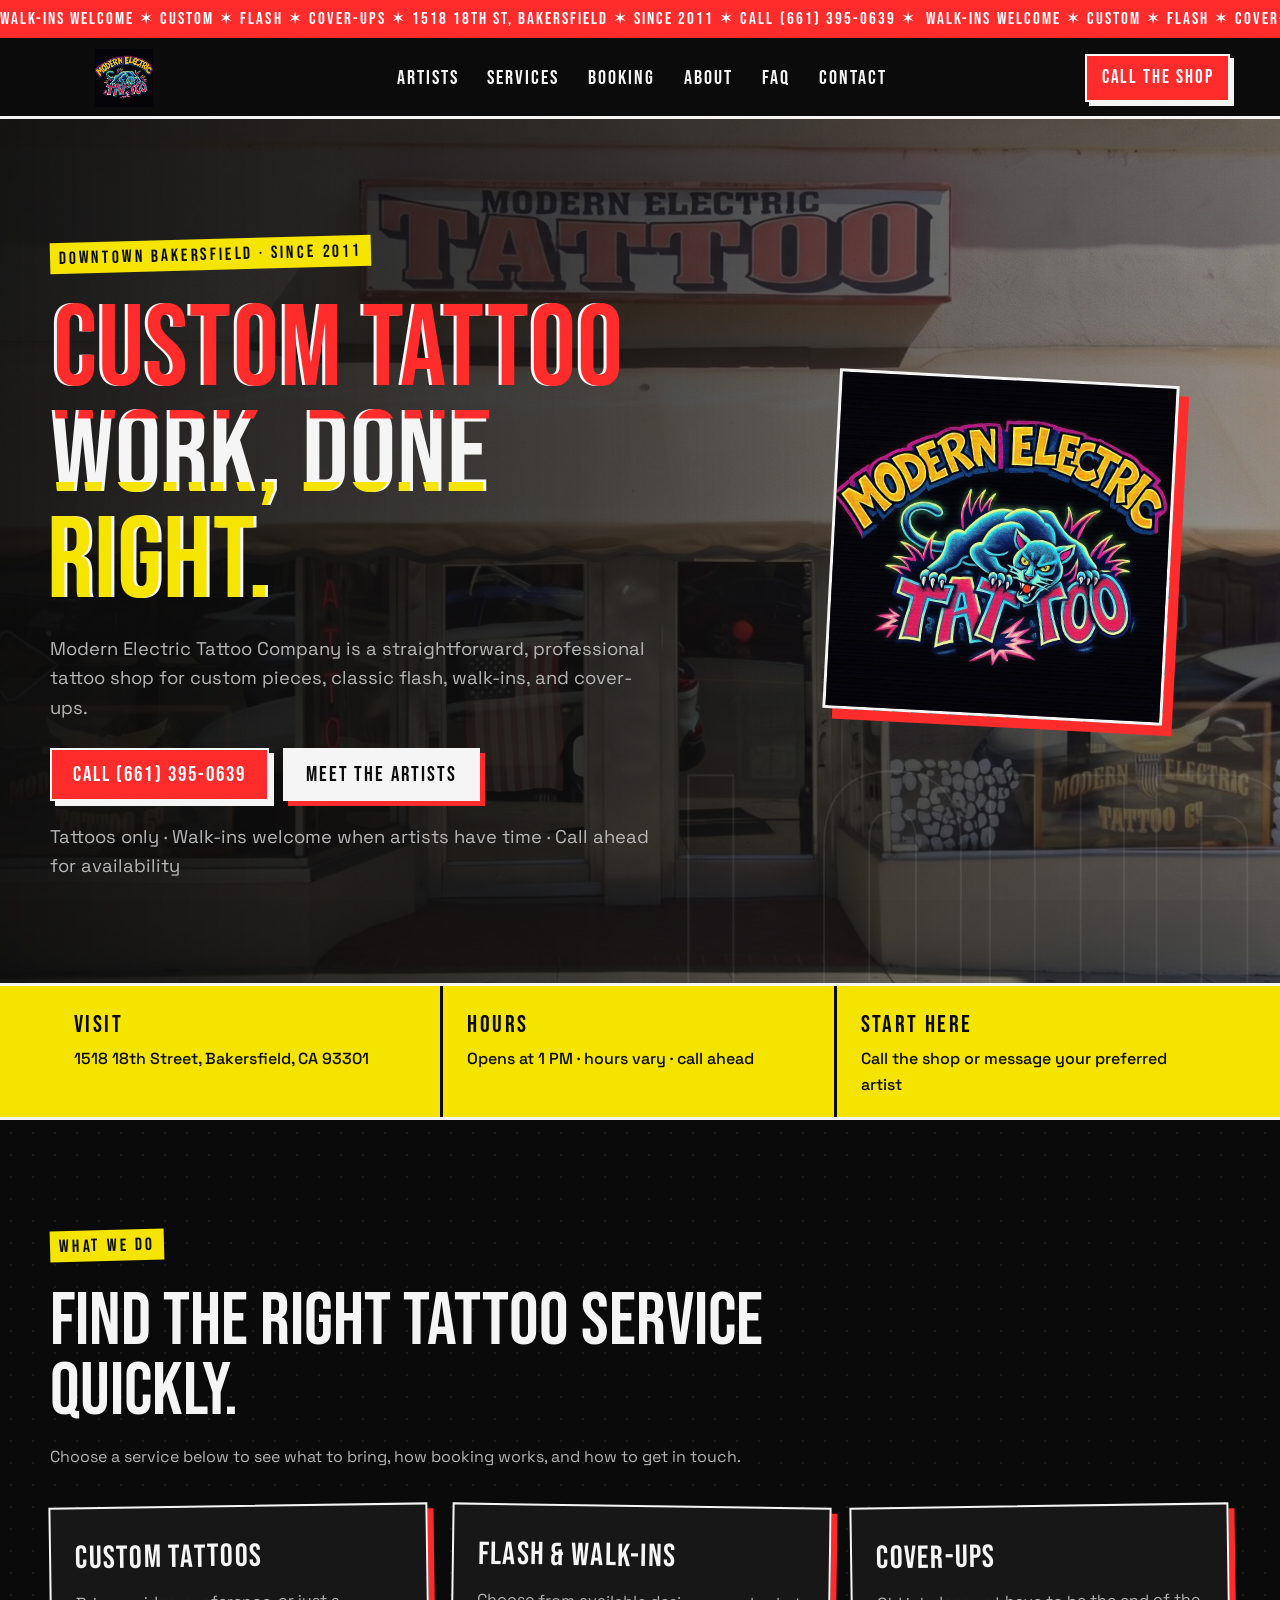
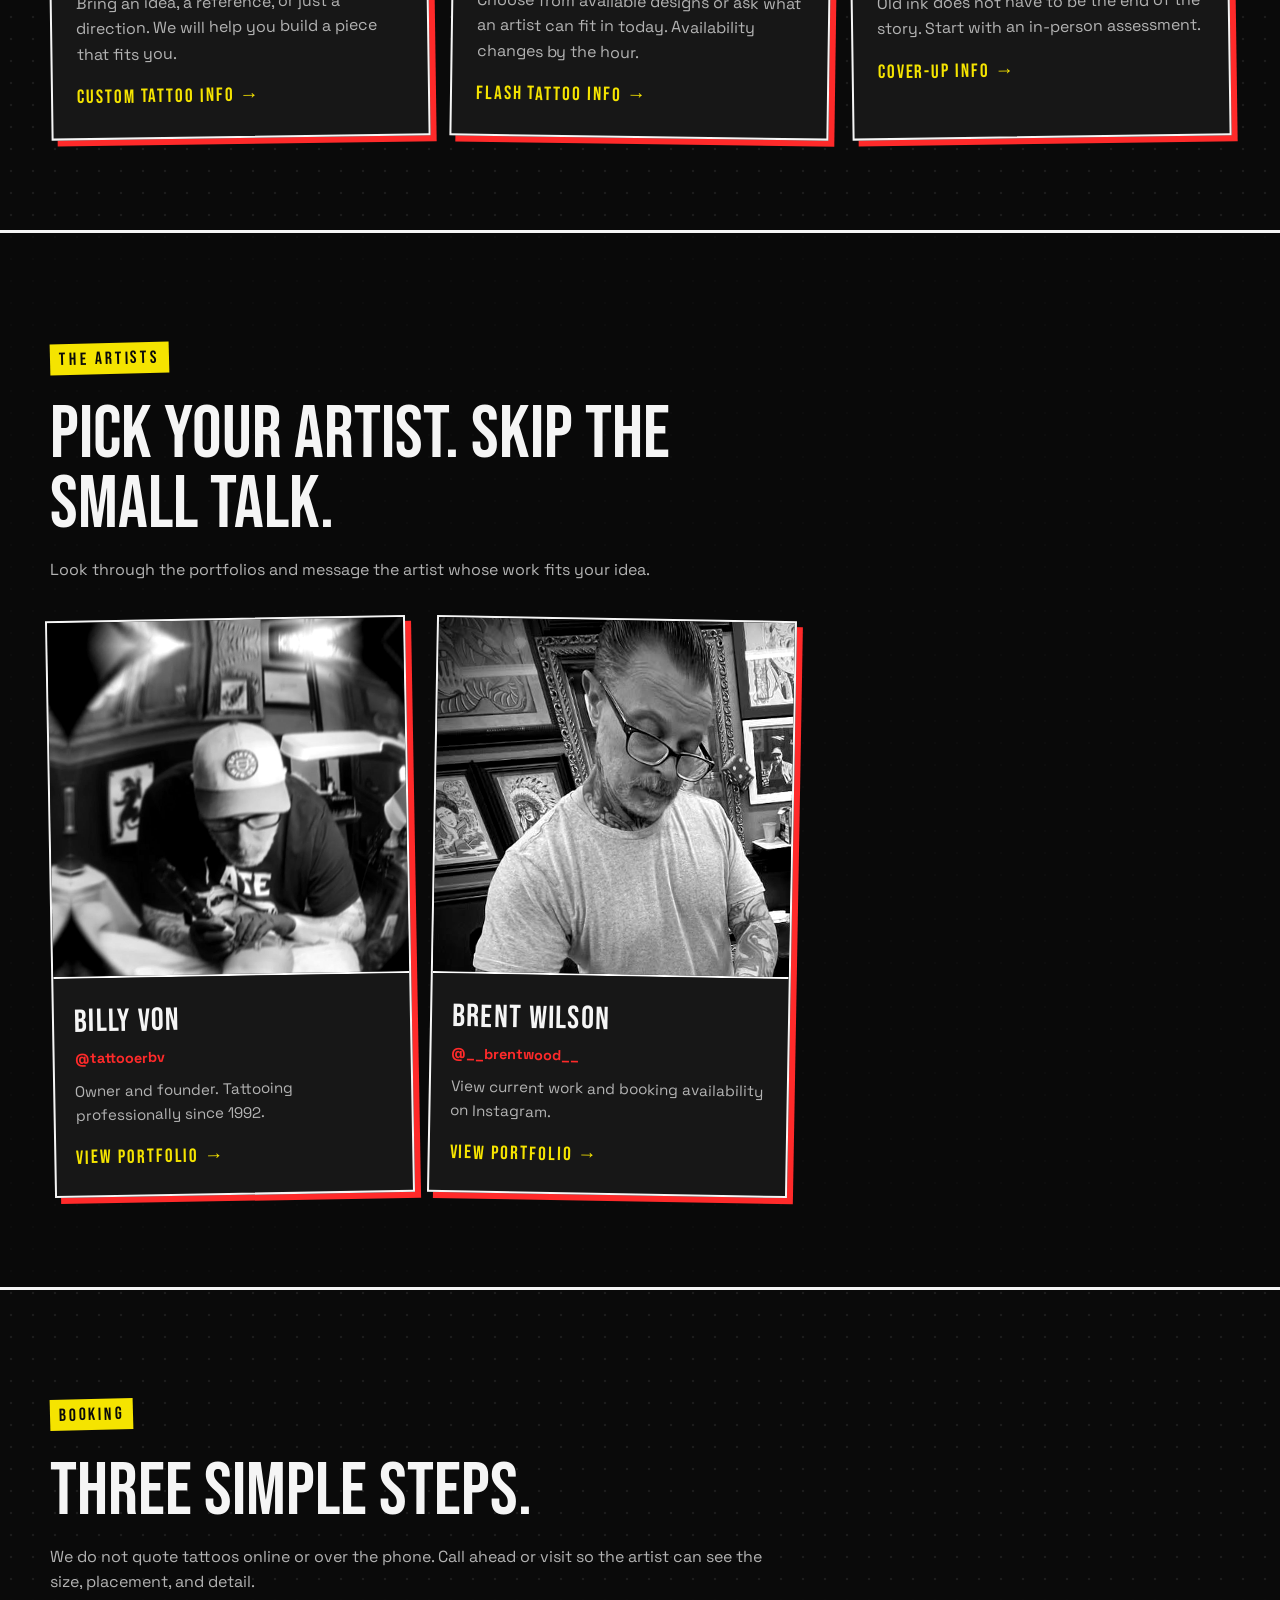
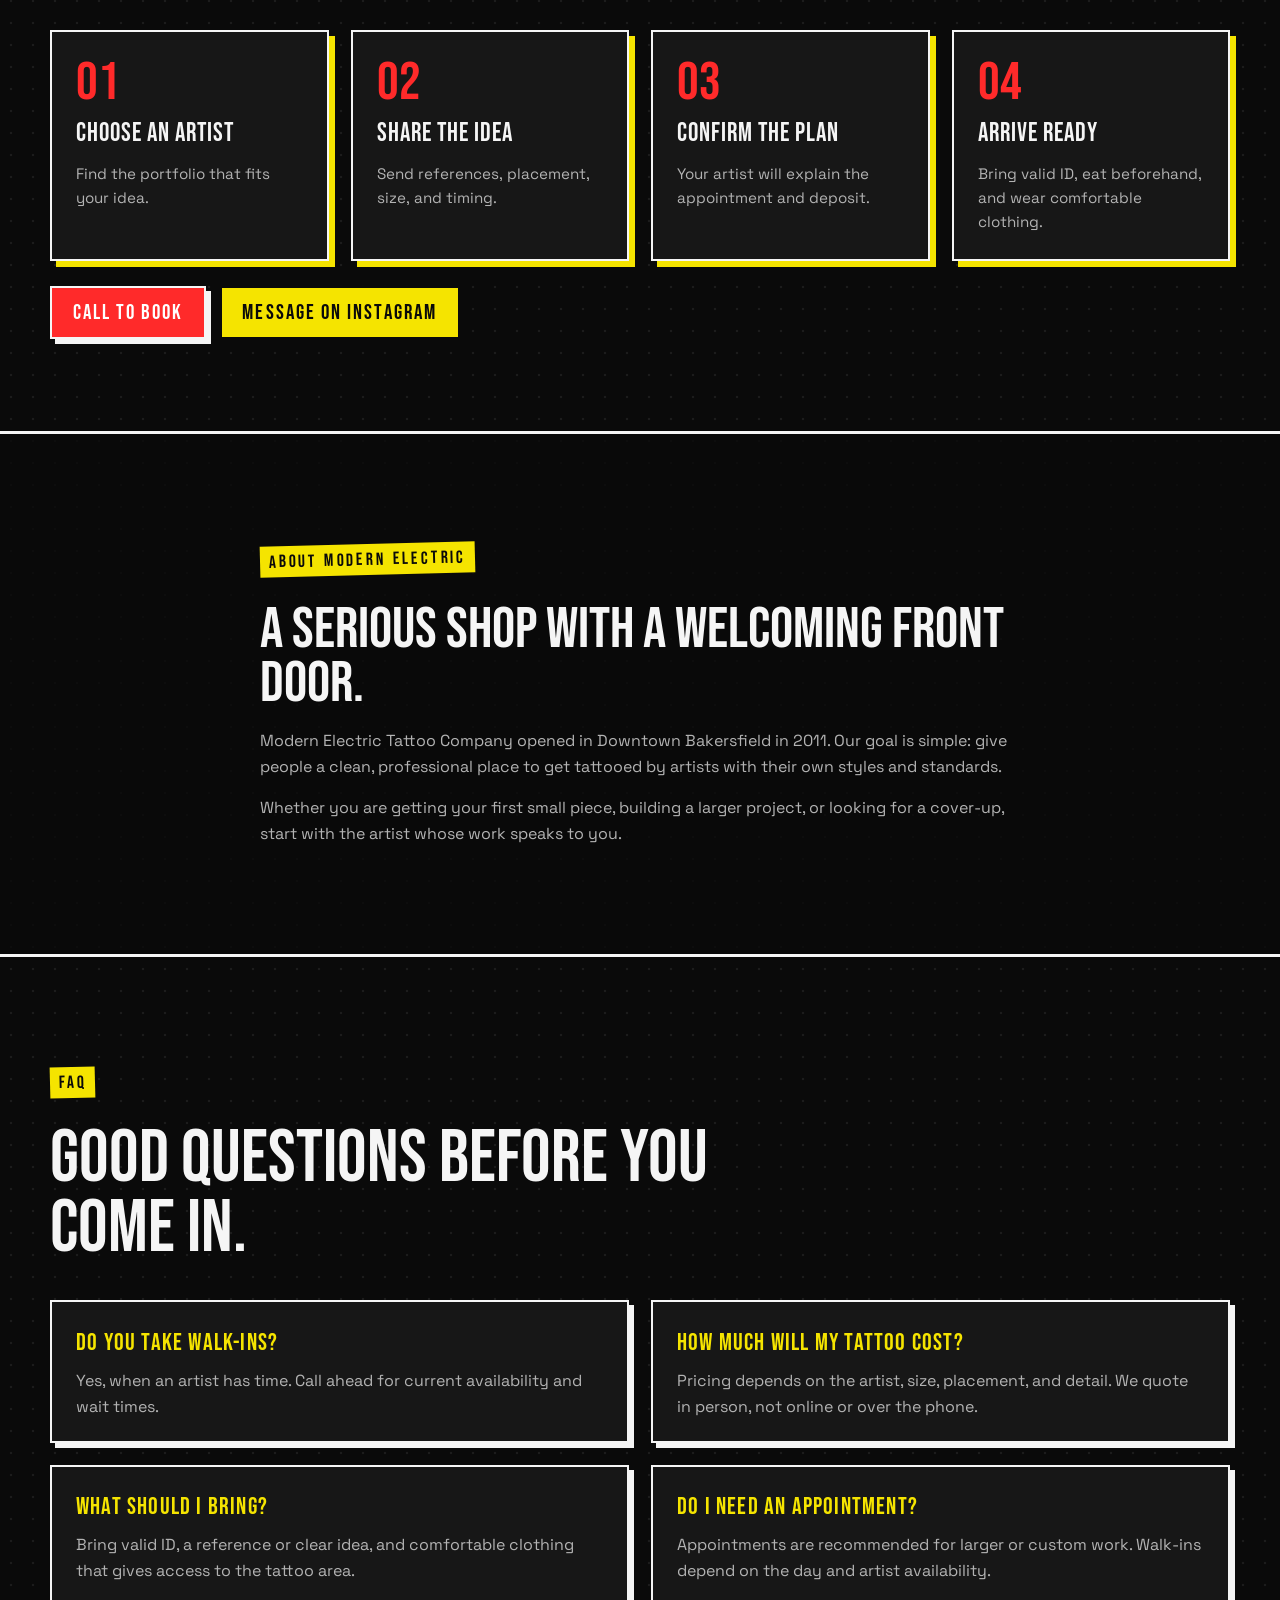
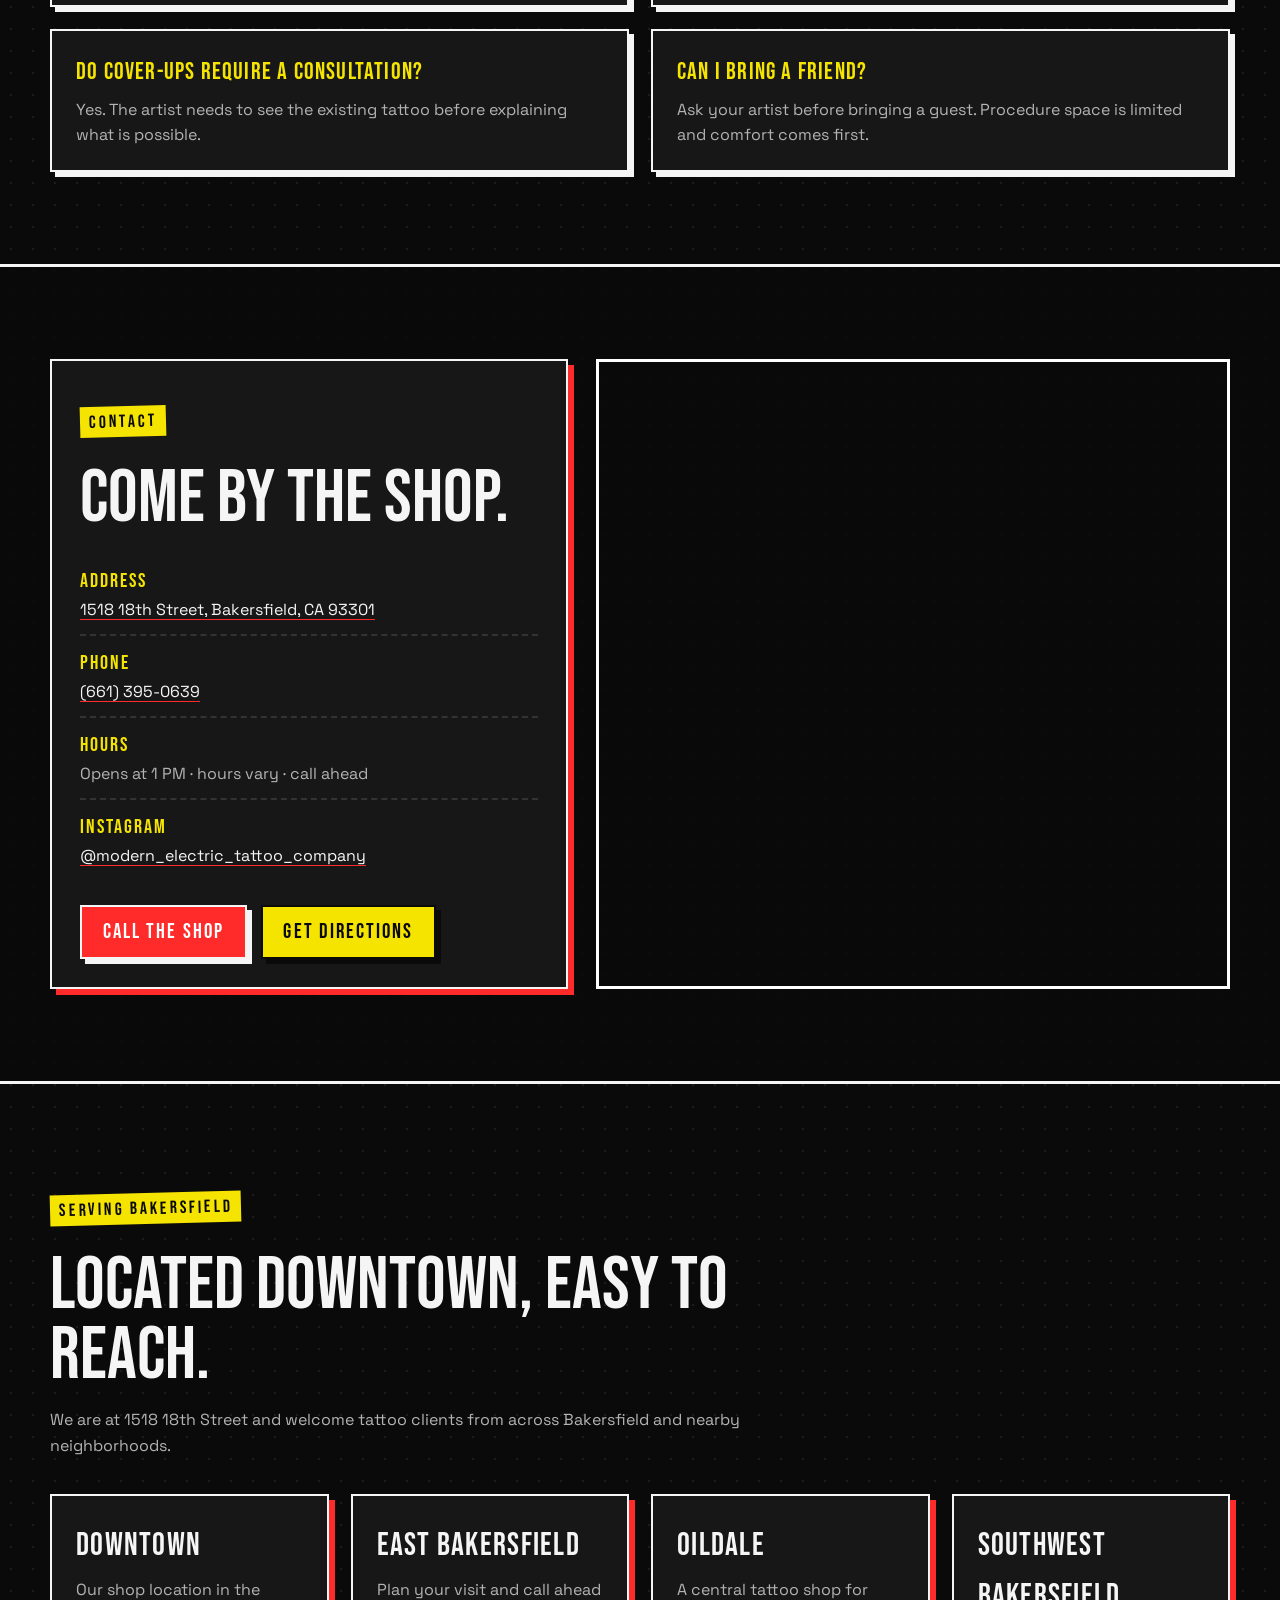
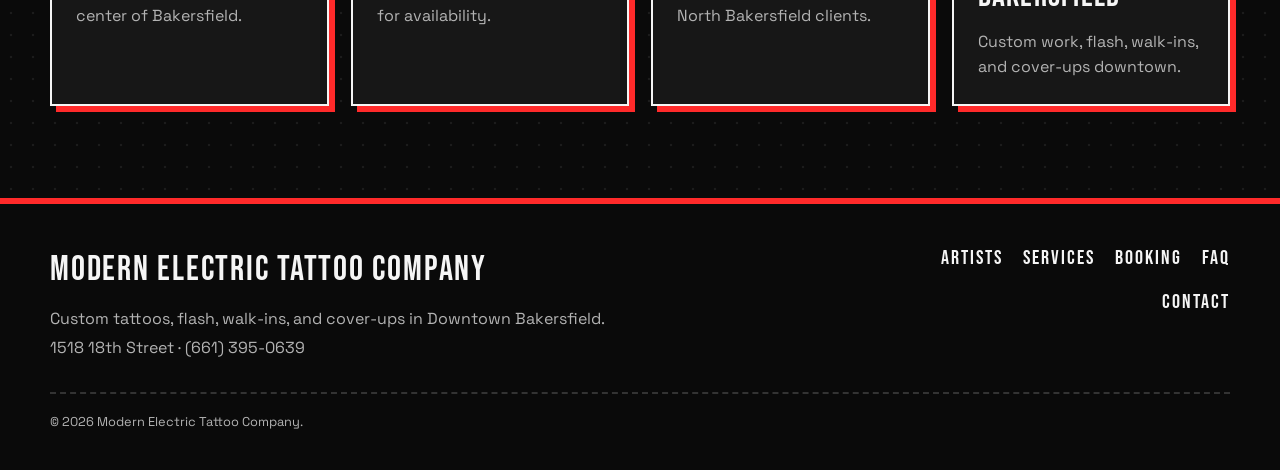
==== commit 62e08158: "feat: punk rock redesign, storefront hero, two-artist roster, scroll animations" ====
--- a/index.html
+++ b/index.html
@@ -44,6 +44,12 @@
 </head>
 <body>
 <a class="skip-link" href="#main">Skip to content</a>
+<div class="ticker" aria-hidden="true">
+    <div class="ticker-track">
+        <span>Walk-ins welcome ✶ Custom ✶ Flash ✶ Cover-ups ✶ 1518 18th St, Bakersfield ✶ Since 2011 ✶ Call (661) 395-0639 ✶ </span>
+        <span>Walk-ins welcome ✶ Custom ✶ Flash ✶ Cover-ups ✶ 1518 18th St, Bakersfield ✶ Since 2011 ✶ Call (661) 395-0639 ✶ </span>
+    </div>
+</div>
 <header class="site-header">
     <div class="nav-shell">
         <a class="brand" href="/" aria-label="Modern Electric Tattoo Company home">
@@ -66,7 +72,7 @@
         <div class="container hero-grid">
             <div class="hero-copy">
                 <p class="eyebrow">Downtown Bakersfield · Since 2011</p>
-                <h1>Custom tattoo work, done right.</h1>
+                <h1 class="glitch" data-text="Custom tattoo work, done right.">Custom tattoo work, done right.</h1>
                 <p>Modern Electric Tattoo Company is a straightforward, professional tattoo shop for custom pieces, classic flash, walk-ins, and cover-ups.</p>
                 <div class="hero-actions">
                     <a class="button" href="tel:6613950639">Call (661) 395-0639</a>
@@ -119,24 +125,16 @@
         <div class="container">
             <div class="section-heading">
                 <p class="section-kicker">The artists</p>
-                <h2>Choose the work you want to live with.</h2>
-                <p>Every artist brings a different point of view. Look through portfolios and contact the artist whose work fits your idea.</p>
+                <h2>Pick your artist. Skip the small talk.</h2>
+                <p>Look through the portfolios and message the artist whose work fits your idea.</p>
             </div>
             <div class="artist-grid">
                 <article class="artist-card">
-                    <img class="artist-photo" src="https://unavatar.io/instagram/tattooerbv" alt="Billy Von tattoo artist" loading="lazy" width="640" height="640">
+                    <img class="artist-photo" src="images/artist-1.jpg" alt="Billy Von tattooing a client" loading="lazy" width="1045" height="1044">
                     <div class="artist-content"><h3>Billy Von</h3><p class="handle">@tattooerbv</p><p>Owner and founder. Tattooing professionally since 1992.</p><a class="text-link" href="https://instagram.com/tattooerbv" target="_blank" rel="noopener">View portfolio →</a></div>
                 </article>
                 <article class="artist-card">
-                    <img class="artist-photo" src="https://unavatar.io/instagram/brian_metc" alt="Brian Rapp tattoo artist" loading="lazy" width="640" height="640">
-                    <div class="artist-content"><h3>Brian Rapp</h3><p class="handle">@brian_metc</p><p>Tattooer with a long Bakersfield history. Message for availability.</p><a class="text-link" href="https://instagram.com/brian_metc" target="_blank" rel="noopener">View portfolio →</a></div>
-                </article>
-                <article class="artist-card">
-                    <img class="artist-photo" src="https://unavatar.io/instagram/mattryan_metco" alt="Matt Ryan tattoo artist" loading="lazy" width="640" height="640">
-                    <div class="artist-content"><h3>Matt Ryan</h3><p class="handle">@mattryan_metco</p><p>Traditional tattooer and flash artist. Message for availability.</p><a class="text-link" href="https://instagram.com/mattryan_metco" target="_blank" rel="noopener">View portfolio →</a></div>
-                </article>
-                <article class="artist-card">
-                    <img class="artist-photo" src="https://unavatar.io/instagram/__brentwood__" alt="Brent Wilson tattoo artist" loading="lazy" width="640" height="640">
+                    <img class="artist-photo artist-photo-top" src="images/artist-2.jpg" alt="Brent Wilson tattooing a client" loading="lazy" width="461" height="726">
                     <div class="artist-content"><h3>Brent Wilson</h3><p class="handle">@__brentwood__</p><p>View current work and booking availability on Instagram.</p><a class="text-link" href="https://instagram.com/__brentwood__" target="_blank" rel="noopener">View portfolio →</a></div>
                 </article>
             </div>
@@ -230,5 +228,6 @@
     </div>
     <div class="container footer-bottom">© 2026 Modern Electric Tattoo Company.</div>
 </footer>
+<script src="reveal.js" defer></script>
 </body>
 </html>
--- a/style.css
+++ b/style.css
@@ -1,34 +1,68 @@
+@import url("https://fonts.googleapis.com/css2?family=Bebas+Neue&family=Space+Grotesk:wght@400;500;700&display=swap");
+
+/* Direction: basement-show punk flyer. Black, bone white, blood red and
+   xerox yellow; hard edges, offset shadows, grain, ticker, glitch.
+   Tone follows thepitts805.com and poisonwellrecords.com. */
 :root {
-    --ink: #151515;
-    --ink-soft: #272727;
-    --paper: #f6f2ea;
-    --white: #ffffff;
-    --cream: #eee7d8;
-    --blue: #1f6c86;
-    --blue-dark: #174d61;
-    --red: #a44335;
-    --gold: #c49b4a;
-    --muted: #66645e;
-    --line: #d9d1c4;
-    --heading: Georgia, "Times New Roman", serif;
-    --body: Arial, Helvetica, sans-serif;
+    --ink: #0a0a0a;
+    --ink-soft: #111111;
+    --surface: #171717;
+    --surface-2: #1f1f1f;
+    --text: #f5f5f5;
+    --muted: #b3b3b3;
+    --line: #333333;
+    --red: #ff2a2a;
+    --yellow: #f5e400;
+    --bone: #ece6d6;
+    --heading: "Bebas Neue", Impact, "Arial Narrow Bold", sans-serif;
+    --body: "Space Grotesk", "Segoe UI", Arial, sans-serif;
     --max: 1180px;
+    --ease: cubic-bezier(.16, 1, .3, 1);
 }
 
 * { box-sizing: border-box; }
 html { scroll-behavior: smooth; }
 body {
     margin: 0;
-    background: var(--paper);
-    color: var(--ink);
+    color: var(--text);
     font-family: var(--body);
     font-size: 16px;
     line-height: 1.6;
+    /* halftone dots + red and yellow spotlights, fixed so they stay put while content scrolls */
+    background:
+        radial-gradient(circle at 12% 8%, rgba(255,42,42,.22), transparent 38%) fixed,
+        radial-gradient(circle at 92% 55%, rgba(245,228,0,.09), transparent 34%) fixed,
+        radial-gradient(circle at 30% 100%, rgba(255,42,42,.14), transparent 40%) fixed,
+        radial-gradient(rgba(255,255,255,.075) 1.3px, transparent 1.6px) 0 0 / 22px 22px,
+        var(--ink);
+}
+/* film grain over everything, never intercepts clicks */
+body::after {
+    content: "";
+    position: fixed;
+    inset: 0;
+    z-index: 999;
+    pointer-events: none;
+    opacity: .16;
+    mix-blend-mode: overlay;
+    background-image: url("data:image/svg+xml,%3Csvg xmlns='http://www.w3.org/2000/svg' width='160' height='160'%3E%3Cfilter id='n'%3E%3CfeTurbulence type='fractalNoise' baseFrequency='.9' numOctaves='2' stitchTiles='stitch'/%3E%3C/filter%3E%3Crect width='100%25' height='100%25' filter='url(%23n)'/%3E%3C/svg%3E");
+    animation: grain 1s steps(6) infinite;
+}
+@keyframes grain {
+    0% { transform: translate(0, 0); }
+    20% { transform: translate(-3%, 2%); }
+    40% { transform: translate(2%, -3%); }
+    60% { transform: translate(-2%, -1%); }
+    80% { transform: translate(3%, 3%); }
+    100% { transform: translate(0, 0); }
 }
 img { max-width: 100%; height: auto; }
 a { color: inherit; text-decoration: none; }
-a:hover { color: var(--blue); }
+a:hover { color: var(--yellow); }
+a:focus-visible,
+.button:focus-visible { outline: 3px solid var(--yellow); outline-offset: 3px; }
 button, a { -webkit-tap-highlight-color: transparent; }
+::selection { background: var(--red); color: #fff; }
 
 .container {
     width: min(var(--max), calc(100% - 40px));
@@ -39,20 +73,41 @@
     position: absolute;
     left: 1rem;
     top: -4rem;
-    background: var(--white);
+    background: var(--yellow);
     color: var(--ink);
     padding: .65rem 1rem;
     z-index: 1000;
 }
 .skip-link:focus { top: 1rem; }
 
+/* Ticker (home page) */
+.ticker {
+    overflow: hidden;
+    background: var(--red);
+    color: #fff;
+    font-family: var(--heading);
+    font-size: 1.05rem;
+    letter-spacing: .12em;
+    text-transform: uppercase;
+    white-space: nowrap;
+    border-bottom: 2px solid var(--ink);
+}
+.ticker-track {
+    display: inline-flex;
+    padding: .35rem 0;
+    animation: ticker 28s linear infinite;
+}
+.ticker-track span { padding-right: .6rem; }
+@keyframes ticker { to { transform: translateX(-50%); } }
+
+/* Header */
 .site-header {
     position: sticky;
     top: 0;
     z-index: 100;
     background: var(--ink);
-    color: var(--cream);
-    border-bottom: 1px solid rgba(255,255,255,.12);
+    color: var(--text);
+    border-bottom: 3px solid var(--text);
 }
 .nav-shell {
     width: min(var(--max), calc(100% - 40px));
@@ -63,50 +118,73 @@
     gap: 28px;
     flex-wrap: wrap;
 }
-.brand {
-    display: inline-flex;
-    align-items: center;
-    flex: 0 0 auto;
-}
-.brand-logo {
-    display: block;
-    width: 148px;
-    height: 58px;
-    object-fit: contain;
-}
+.brand { display: inline-flex; align-items: center; flex: 0 0 auto; }
+.brand-logo { display: block; width: 148px; height: 58px; object-fit: contain; }
 .site-nav {
     display: flex;
     align-items: center;
     justify-content: center;
-    gap: 20px;
+    gap: 24px;
     flex: 1;
 }
 .site-nav a {
-    color: var(--cream);
-    font-size: .8rem;
-    font-weight: 700;
-    letter-spacing: .08em;
+    position: relative;
+    color: var(--text);
+    font-family: var(--heading);
+    font-size: 1.25rem;
+    letter-spacing: .1em;
     text-transform: uppercase;
     white-space: nowrap;
+    padding: .1rem .15rem;
+    transition: background .15s, color .15s, transform .15s;
 }
 .site-nav a:hover,
-.site-nav a:focus-visible { color: #fff; }
+.site-nav a:focus-visible {
+    background: var(--yellow);
+    color: var(--ink);
+    transform: rotate(-3deg);
+}
 .header-call {
-    border: 1px solid var(--gold);
+    background: var(--red);
     color: #fff;
-    padding: .55rem .85rem;
-    font-size: .78rem;
-    font-weight: 700;
-    letter-spacing: .06em;
+    padding: .4rem .9rem;
+    font-family: var(--heading);
+    font-size: 1.2rem;
+    letter-spacing: .1em;
     text-transform: uppercase;
     white-space: nowrap;
-}
-.header-call:hover { background: var(--gold); color: var(--ink); }
-
+    border: 2px solid var(--text);
+    box-shadow: 4px 4px 0 var(--text);
+    transition: transform .15s, box-shadow .15s;
+}
+.header-call:hover { color: #fff; transform: translate(2px, 2px); box-shadow: 2px 2px 0 var(--text); }
+
+/* Hero */
 .hero {
-    background: var(--ink-soft);
-    color: var(--cream);
-    padding: clamp(52px, 8vw, 100px) 0;
+    position: relative;
+    overflow: hidden;
+    isolation: isolate;
+    /* storefront photo, pushed to a high-contrast black and white xerox look */
+    background:
+        linear-gradient(90deg, rgba(10,10,10,.94) 0%, rgba(10,10,10,.78) 45%, rgba(10,10,10,.45) 100%),
+        url("images/storefront.jpg") center 40% / cover no-repeat,
+        var(--ink);
+    color: var(--text);
+    padding: clamp(56px, 8vw, 104px) 0;
+    border-bottom: 3px solid var(--text);
+}
+.hero::before {
+    content: "LOUD";
+    position: absolute;
+    z-index: -1;
+    right: -2%;
+    bottom: -14%;
+    font-family: var(--heading);
+    font-size: clamp(12rem, 32vw, 30rem);
+    line-height: .8;
+    color: transparent;
+    -webkit-text-stroke: 2px rgba(255,255,255,.07);
+    pointer-events: none;
 }
 .hero-grid {
     display: grid;
@@ -116,228 +194,343 @@
 }
 .eyebrow,
 .section-kicker {
-    color: var(--gold);
-    font-size: .75rem;
-    font-weight: 700;
-    letter-spacing: .15em;
-    text-transform: uppercase;
+    display: inline-block;
+    padding: .1rem .55rem;
+    background: var(--yellow);
+    color: var(--ink);
+    font-family: var(--heading);
+    font-size: 1.1rem;
+    letter-spacing: .16em;
+    text-transform: uppercase;
+    transform: rotate(-1.5deg);
 }
 .hero h1,
 .subpage-hero h1 {
-    margin: .45rem 0 1rem;
-    color: var(--white);
-    font-family: var(--heading);
-    font-size: clamp(2.75rem, 6vw, 5.5rem);
+    position: relative;
+    margin: .6rem 0 1rem;
+    color: var(--text);
+    font-family: var(--heading);
+    font-size: clamp(3.4rem, 9vw, 7.5rem);
     font-weight: 400;
-    line-height: .98;
+    line-height: .92;
+    letter-spacing: .01em;
+    text-transform: uppercase;
+}
+/* glitch: two clipped colour-split copies jitter over the headline */
+.glitch::before,
+.glitch::after {
+    content: attr(data-text);
+    position: absolute;
+    inset: 0;
+    pointer-events: none;
+    overflow: hidden;
+}
+.glitch::before {
+    color: var(--red);
+    transform: translate(3px, 0);
+    clip-path: inset(0 0 62% 0);
+    animation: glitch-a 3.2s steps(1) infinite;
+}
+.glitch::after {
+    color: var(--yellow);
+    transform: translate(-3px, 0);
+    clip-path: inset(58% 0 0 0);
+    animation: glitch-b 2.7s steps(1) infinite;
+}
+@keyframes glitch-a {
+    0%, 86%, 100% { clip-path: inset(0 0 100% 0); }
+    88% { clip-path: inset(10% 0 55% 0); transform: translate(5px, -1px); }
+    92% { clip-path: inset(40% 0 30% 0); transform: translate(-4px, 1px); }
+    96% { clip-path: inset(0 0 70% 0); transform: translate(3px, 0); }
+}
+@keyframes glitch-b {
+    0%, 80%, 100% { clip-path: inset(100% 0 0 0); }
+    82% { clip-path: inset(60% 0 10% 0); transform: translate(-5px, 1px); }
+    90% { clip-path: inset(25% 0 50% 0); transform: translate(4px, -1px); }
+    95% { clip-path: inset(70% 0 0 0); transform: translate(-3px, 0); }
 }
 .hero-copy > p:not(.eyebrow) {
     max-width: 610px;
-    color: #ddd6ca;
+    color: var(--muted);
     font-size: 1.15rem;
 }
 .hero-art { text-align: center; }
 .hero-logo {
-    width: min(310px, 80%);
-    border: 1px solid rgba(255,255,255,.2);
-}
+    width: min(340px, 82%);
+    border: 3px solid var(--text);
+    box-shadow: 10px 10px 0 var(--red);
+    transform: rotate(3deg);
+    transition: transform .4s var(--ease), box-shadow .4s var(--ease);
+}
+.hero-logo:hover { transform: rotate(-1deg) scale(1.03); box-shadow: 14px 14px 0 var(--yellow); }
 .hero-actions,
 .page-actions {
     display: flex;
     flex-wrap: wrap;
-    gap: 12px;
+    gap: 14px;
     margin-top: 1.6rem;
 }
 .button {
     display: inline-flex;
     align-items: center;
     justify-content: center;
-    min-height: 46px;
-    padding: .7rem 1.1rem;
-    border: 1px solid var(--blue);
-    background: var(--blue);
+    min-height: 48px;
+    padding: .5rem 1.3rem;
+    border: 2px solid var(--text);
+    background: var(--red);
     color: #fff;
-    font-size: .8rem;
-    font-weight: 700;
-    letter-spacing: .08em;
-    text-transform: uppercase;
+    font-family: var(--heading);
+    font-size: 1.3rem;
+    letter-spacing: .1em;
+    text-transform: uppercase;
+    box-shadow: 5px 5px 0 var(--text);
+    transition: transform .15s, box-shadow .15s, background .15s, color .15s;
 }
 .button:hover,
-.button:focus-visible { background: var(--blue-dark); border-color: var(--blue-dark); color: #fff; }
+.button:focus-visible {
+    transform: translate(3px, 3px);
+    box-shadow: 2px 2px 0 var(--text);
+    background: var(--red);
+    color: #fff;
+}
+.button:active { transform: translate(5px, 5px); box-shadow: 0 0 0 var(--text); }
 .button.light {
-    border-color: var(--cream);
-    background: transparent;
-    color: var(--cream);
+    background: var(--text);
+    color: var(--ink);
+    box-shadow: 5px 5px 0 var(--red);
 }
 .button.light:hover,
-.button.light:focus-visible { background: var(--cream); color: var(--ink); }
+.button.light:focus-visible { background: var(--text); color: var(--ink); box-shadow: 2px 2px 0 var(--red); }
 .button.outline {
-    background: transparent;
-    color: var(--blue-dark);
+    background: var(--yellow);
+    border-color: var(--ink);
+    color: var(--ink);
+    box-shadow: 5px 5px 0 var(--ink);
 }
 .button.outline:hover,
-.button.outline:focus-visible { background: var(--blue); color: #fff; }
-.hero-note {
-    margin: 1.1rem 0 0;
-    color: #bdb5a8;
-    font-size: .9rem;
-}
-
-.quick-facts {
-    border-bottom: 1px solid var(--line);
-    background: var(--white);
-}
-.facts-grid {
-    display: grid;
-    grid-template-columns: repeat(3, 1fr);
-}
-.fact {
-    min-height: 104px;
-    padding: 1.25rem 1.5rem;
-    border-right: 1px solid var(--line);
-}
+.button.outline:focus-visible { background: var(--yellow); color: var(--ink); box-shadow: 2px 2px 0 var(--ink); }
+.hero-note { margin: 1.3rem 0 0; color: var(--muted); font-size: .9rem; }
+
+/* Quick facts */
+.quick-facts { background: var(--yellow); color: var(--ink); border-bottom: 3px solid var(--text); }
+.facts-grid { display: grid; grid-template-columns: repeat(3, 1fr); }
+.fact { min-height: 104px; padding: 1.25rem 1.5rem; border-right: 3px solid var(--ink); }
 .fact:last-child { border-right: 0; }
 .fact strong {
     display: block;
-    margin-bottom: .25rem;
-    font-size: .75rem;
-    letter-spacing: .12em;
-    text-transform: uppercase;
-    color: var(--blue-dark);
-}
-.fact span { color: var(--muted); }
-
+    margin-bottom: .1rem;
+    font-family: var(--heading);
+    font-size: 1.5rem;
+    font-weight: 400;
+    letter-spacing: .1em;
+    text-transform: uppercase;
+}
+.fact span { color: var(--ink); font-weight: 500; }
+
+/* Sections */
 .section { padding: clamp(56px, 8vw, 92px) 0; }
-.section.alt { background: #e9e2d7; }
+.section.alt { background: rgba(10,10,10,.78); border-block: 3px solid var(--text); }
 .section-heading { max-width: 720px; margin-bottom: 2.2rem; }
 .section-heading h2,
 .content h2,
 .contact-panel h2 {
-    margin: .4rem 0 .8rem;
-    color: var(--ink);
-    font-family: var(--heading);
-    font-size: clamp(2rem, 4vw, 3.25rem);
+    margin: .6rem 0 .8rem;
+    color: var(--text);
+    font-family: var(--heading);
+    font-size: clamp(2.6rem, 6vw, 4.6rem);
     font-weight: 400;
-    line-height: 1.05;
+    line-height: .95;
+    text-transform: uppercase;
 }
 .section-heading p,
 .content p,
 .contact-panel p { color: var(--muted); }
+.section-heading p.section-kicker,
+.content p.section-kicker,
+.contact-panel p.section-kicker { color: var(--ink); }
 
 .card-grid,
 .service-grid,
 .artist-grid,
 .faq-grid,
-.location-grid {
-    display: grid;
-    gap: 18px;
-}
+.location-grid { display: grid; gap: 22px; }
 .service-grid { grid-template-columns: repeat(3, 1fr); }
 .location-grid { grid-template-columns: repeat(4, 1fr); }
+.card,
+.artist-card,
+.faq-item,
+.contact-panel,
+.side-card,
+.step {
+    background: var(--surface);
+    border: 2px solid var(--text);
+    box-shadow: 6px 6px 0 var(--red);
+}
 .card {
-    background: var(--white);
-    border: 1px solid var(--line);
+    display: block;
     padding: 1.5rem;
+    transition: transform .2s var(--ease), box-shadow .2s var(--ease);
+}
+.service-grid .card:nth-child(odd) { transform: rotate(-.8deg); }
+.service-grid .card:nth-child(even) { transform: rotate(.8deg); }
+.card:hover {
+    transform: translate(-3px, -3px) rotate(0);
+    box-shadow: 10px 10px 0 var(--yellow);
+    color: var(--text);
 }
 .card h3 {
-    margin: 0 0 .45rem;
-    font-family: var(--heading);
-    font-size: 1.55rem;
+    margin: 0 0 .4rem;
+    color: var(--text);
+    font-family: var(--heading);
+    font-size: 2rem;
     font-weight: 400;
+    letter-spacing: .04em;
+    text-transform: uppercase;
 }
 .card p { margin: 0; color: var(--muted); }
 .card .text-link,
 .text-link {
     display: inline-block;
     margin-top: 1rem;
-    color: var(--blue-dark);
-    font-size: .8rem;
-    font-weight: 700;
-    letter-spacing: .06em;
+    color: var(--yellow);
+    font-family: var(--heading);
+    font-size: 1.2rem;
+    letter-spacing: .1em;
     text-transform: uppercase;
 }
 .card .text-link:hover,
 .text-link:hover { color: var(--red); }
 
-.artist-grid { grid-template-columns: repeat(4, 1fr); }
-.artist-card {
-    overflow: hidden;
-    background: var(--white);
-    border: 1px solid var(--line);
-}
+/* Artists */
+.artist-grid { grid-template-columns: repeat(2, minmax(0, 360px)); }
+.artist-card { overflow: hidden; transition: transform .2s var(--ease), box-shadow .2s var(--ease); }
+.artist-card:nth-child(odd) { transform: rotate(-1deg); }
+.artist-card:nth-child(even) { transform: rotate(1deg); }
+.artist-card:hover { transform: translate(-3px, -3px) rotate(0); box-shadow: 10px 10px 0 var(--yellow); }
 .artist-photo {
     display: block;
     width: 100%;
     aspect-ratio: 1;
     object-fit: cover;
     background: var(--ink-soft);
-}
-.artist-content { padding: 1.1rem; }
+    border-bottom: 2px solid var(--text);
+    filter: grayscale(1) contrast(1.1);
+    transition: filter .3s;
+}
+.artist-photo-top { object-position: center 20%; }
+.artist-card:hover .artist-photo { filter: none; }
+.artist-initials {
+    display: flex;
+    align-items: center;
+    justify-content: center;
+    color: var(--text);
+    font-family: var(--heading);
+    font-size: clamp(6rem, 14vw, 9rem);
+    line-height: 1;
+    letter-spacing: .04em;
+    text-shadow: 6px 6px 0 var(--red);
+    border-bottom: 2px solid var(--text);
+    background:
+        repeating-linear-gradient(-45deg, transparent 0 14px, rgba(255,255,255,.04) 14px 28px),
+        var(--ink-soft);
+}
+.artist-content { padding: 1.1rem 1.25rem 1.3rem; }
 .artist-content h3 {
     margin: 0;
     font-family: var(--heading);
-    font-size: 1.45rem;
+    font-size: 2rem;
     font-weight: 400;
-}
-.handle { margin: .15rem 0 .55rem; color: var(--red); font-size: .85rem; }
-.artist-content p:last-of-type { margin: 0; color: var(--muted); font-size: .92rem; }
-
-.steps { display: grid; grid-template-columns: repeat(4, 1fr); gap: 18px; counter-reset: steps; }
-.step { padding: 1.5rem; background: var(--white); border-top: 3px solid var(--blue); }
+    letter-spacing: .04em;
+    text-transform: uppercase;
+}
+.handle { margin: 0 0 .55rem; color: var(--red); font-size: .9rem; font-weight: 700; }
+.artist-content p:last-of-type { margin: 0; color: var(--muted); font-size: .95rem; }
+
+/* Booking steps */
+.steps { display: grid; grid-template-columns: repeat(4, 1fr); gap: 22px; }
+.step { padding: 1.5rem; box-shadow: 6px 6px 0 var(--yellow); }
 .step-number {
     display: inline-block;
-    margin-bottom: .75rem;
+    margin-bottom: .25rem;
     color: var(--red);
     font-family: var(--heading);
-    font-size: 1.8rem;
-}
-.step h3 { margin: 0 0 .4rem; font-family: var(--heading); font-size: 1.35rem; font-weight: 400; }
+    font-size: 3.4rem;
+    line-height: 1;
+}
+.step h3 { margin: 0 0 .4rem; font-family: var(--heading); font-size: 1.6rem; font-weight: 400; letter-spacing: .04em; text-transform: uppercase; }
 .step p { margin: 0; color: var(--muted); font-size: .95rem; }
 
+/* FAQ */
 .faq-grid { grid-template-columns: repeat(2, 1fr); }
-.faq-item { padding: 1.35rem 1.5rem; background: var(--white); border: 1px solid var(--line); }
-.faq-item h3 { margin: 0 0 .35rem; font-size: 1rem; }
+.faq-item { padding: 1.35rem 1.5rem; box-shadow: 5px 5px 0 var(--text); }
+.faq-item h3 { margin: 0 0 .35rem; font-family: var(--heading); font-size: 1.5rem; font-weight: 400; letter-spacing: .05em; color: var(--yellow); text-transform: uppercase; }
 .faq-item p { margin: 0; color: var(--muted); }
 
+/* Contact */
 .contact-grid { display: grid; grid-template-columns: .9fr 1.1fr; gap: 28px; align-items: stretch; }
-.contact-panel { padding: 1.75rem; background: var(--white); border: 1px solid var(--line); }
+.contact-panel { padding: 1.75rem; }
 .contact-list { margin: 1.2rem 0 0; padding: 0; list-style: none; }
-.contact-list li { padding: .7rem 0; border-bottom: 1px solid var(--line); }
+.contact-list li { padding: .7rem 0; border-bottom: 2px dashed var(--line); color: var(--muted); }
 .contact-list li:last-child { border-bottom: 0; }
-.contact-list strong { display: block; color: var(--blue-dark); font-size: .75rem; letter-spacing: .1em; text-transform: uppercase; }
-.map-frame { min-height: 340px; width: 100%; border: 0; }
-
-.subpage-hero { padding: clamp(45px, 7vw, 80px) 0; background: var(--ink-soft); color: var(--cream); }
-.subpage-hero h1 { max-width: 850px; margin-bottom: .75rem; font-size: clamp(2.6rem, 6vw, 4.6rem); }
-.subpage-hero p { max-width: 720px; margin: 0; color: #ddd6ca; font-size: 1.1rem; }
+.contact-list strong { display: block; color: var(--yellow); font-family: var(--heading); font-size: 1.25rem; font-weight: 400; letter-spacing: .1em; text-transform: uppercase; }
+.contact-list a { color: var(--text); text-decoration: underline; text-decoration-color: var(--red); text-underline-offset: 4px; }
+.contact-list a:hover { color: var(--yellow); }
+.map-frame { min-height: 340px; width: 100%; border: 3px solid var(--text); filter: grayscale(1) contrast(1.15); transition: filter .3s; }
+.map-frame:hover { filter: none; }
+
+/* Subpages */
+.subpage-hero {
+    position: relative;
+    overflow: hidden;
+    padding: clamp(45px, 7vw, 80px) 0;
+    background:
+        linear-gradient(90deg, rgba(10,10,10,.95), rgba(10,10,10,.8)),
+        url("images/storefront.jpg") center 40% / cover no-repeat,
+        var(--ink);
+    color: var(--text);
+    border-bottom: 3px solid var(--text);
+}
+.subpage-hero h1 { max-width: 850px; margin-bottom: .75rem; font-size: clamp(3rem, 8vw, 6rem); }
+.subpage-hero p { max-width: 720px; margin: 0; color: var(--muted); font-size: 1.1rem; }
+.subpage-hero p.eyebrow { margin-top: .4rem; color: var(--ink); font-size: 1.1rem; }
 .subpage-layout { display: grid; grid-template-columns: minmax(0, 1.35fr) minmax(240px, .65fr); gap: 32px; align-items: start; }
 .content { max-width: 760px; }
-.content h2 { font-size: clamp(1.9rem, 4vw, 2.8rem); }
-.content h3 { margin: 1.7rem 0 .45rem; font-family: var(--heading); font-size: 1.5rem; font-weight: 400; }
+.content h2 { font-size: clamp(2.2rem, 5vw, 3.6rem); }
+.content h3 { margin: 1.7rem 0 .45rem; color: var(--yellow); font-family: var(--heading); font-size: 1.8rem; font-weight: 400; letter-spacing: .06em; text-transform: uppercase; }
 .content ul { margin: 1rem 0; padding-left: 1.2rem; color: var(--muted); }
 .content li { margin: .45rem 0; }
-.side-card { position: sticky; top: 100px; padding: 1.5rem; background: var(--white); border: 1px solid var(--line); }
-.side-card h2 { margin: 0 0 .6rem; font-family: var(--heading); font-size: 1.65rem; font-weight: 400; }
+.content a { color: var(--yellow); text-decoration: underline; text-underline-offset: 3px; }
+.side-card { position: sticky; top: 100px; padding: 1.5rem; }
+.side-card h2 { margin: 0 0 .6rem; font-family: var(--heading); font-size: 2rem; font-weight: 400; letter-spacing: .05em; text-transform: uppercase; }
 .side-card p { margin: 0 0 1.1rem; color: var(--muted); }
-.notice { margin: 1.5rem 0; padding: 1rem 1.2rem; border-left: 4px solid var(--gold); background: #f0e7d4; color: var(--ink-soft); }
-.breadcrumb { margin-bottom: 1.2rem; color: #bdb5a8; font-size: .8rem; }
+.side-card .button { margin: 0 .6rem .8rem 0; }
+.notice { margin: 1.5rem 0; padding: 1rem 1.2rem; border: 2px dashed var(--yellow); background: var(--surface-2); color: var(--text); }
+.breadcrumb { margin-bottom: 1.2rem; color: var(--muted); font-size: .8rem; }
 .breadcrumb a { text-decoration: underline; }
 
-.site-footer { padding: 38px 0; background: var(--ink); color: var(--cream); }
+/* Footer */
+.site-footer { padding: 38px 0; background: var(--ink); color: var(--text); border-top: 6px solid var(--red); }
 .footer-grid { display: grid; grid-template-columns: 1fr auto; gap: 24px; align-items: start; }
-.footer-grid h2 { margin: 0 0 .5rem; font-family: var(--heading); font-size: 1.6rem; font-weight: 400; }
-.footer-grid p { margin: .2rem 0; color: #bdb5a8; }
-.footer-links { display: flex; flex-wrap: wrap; justify-content: flex-end; gap: 14px 18px; max-width: 360px; }
-.footer-links a { color: var(--cream); font-size: .8rem; font-weight: 700; letter-spacing: .06em; text-transform: uppercase; }
-.footer-bottom { margin-top: 1.8rem; padding-top: 1.1rem; border-top: 1px solid rgba(255,255,255,.15); color: #9c968c; font-size: .8rem; }
+.footer-grid h2 { margin: 0 0 .5rem; font-family: var(--heading); font-size: 2.2rem; font-weight: 400; letter-spacing: .05em; text-transform: uppercase; }
+.footer-grid p { margin: .2rem 0; color: var(--muted); }
+.footer-links { display: flex; flex-wrap: wrap; justify-content: flex-end; gap: 12px 20px; max-width: 360px; }
+.footer-links a { color: var(--text); font-family: var(--heading); font-size: 1.25rem; letter-spacing: .1em; text-transform: uppercase; }
+.footer-bottom { margin-top: 1.8rem; padding-top: 1.1rem; border-top: 2px dashed var(--line); color: var(--muted); font-size: .8rem; }
+
+/* Scroll reveal (class added by reveal.js, so no-JS pages stay visible) */
+.reveal { opacity: 0; translate: 0 28px; }
+.reveal.is-in {
+    opacity: 1;
+    translate: 0 0;
+    transition: opacity .45s var(--ease) var(--reveal-delay, 0ms), translate .45s var(--ease) var(--reveal-delay, 0ms);
+}
 
 @media (max-width: 960px) {
     .nav-shell { gap: 16px; }
-    .site-nav { order: 3; flex-basis: 100%; justify-content: flex-start; overflow-x: auto; padding-bottom: 12px; }
+    .site-nav { order: 3; flex-basis: 100%; justify-content: flex-start; overflow-x: auto; padding: 0 0 12px 4px; }
     .header-call { margin-left: auto; }
     .hero-grid { grid-template-columns: 1fr; }
     .hero-art { display: none; }
-    .artist-grid { grid-template-columns: repeat(2, 1fr); }
     .location-grid { grid-template-columns: repeat(2, 1fr); }
     .steps { grid-template-columns: repeat(2, 1fr); }
 }
@@ -347,24 +540,33 @@
     .nav-shell { width: min(var(--max), calc(100% - 28px)); }
     .nav-shell { min-height: 68px; }
     .brand-logo { width: 128px; height: 52px; }
-    .site-nav { gap: 15px; }
-    .site-nav a { font-size: .72rem; }
-    .header-call { padding: .45rem .65rem; font-size: .7rem; }
+    .site-nav { gap: 16px; }
+    .site-nav a { font-size: 1.1rem; }
+    .header-call { padding: .3rem .65rem; font-size: 1.05rem; }
     .facts-grid { grid-template-columns: 1fr; }
-    .fact { min-height: auto; border-right: 0; border-bottom: 1px solid var(--line); }
+    .fact { min-height: auto; border-right: 0; border-bottom: 3px solid var(--ink); }
     .fact:last-child { border-bottom: 0; }
     .service-grid,
     .location-grid,
     .faq-grid,
     .contact-grid,
     .subpage-layout { grid-template-columns: 1fr; }
-    .artist-grid { grid-template-columns: repeat(2, 1fr); gap: 12px; }
-    .artist-content { padding: .9rem; }
-    .artist-content h3 { font-size: 1.2rem; }
-    .artist-content p:last-of-type { font-size: .82rem; }
+    .artist-grid { grid-template-columns: 1fr; }
     .steps { grid-template-columns: 1fr; }
     .side-card { position: static; }
     .footer-grid { grid-template-columns: 1fr; }
     .footer-links { justify-content: flex-start; }
     .map-frame { min-height: 260px; }
 }
+
+@media (prefers-reduced-motion: reduce) {
+    html { scroll-behavior: auto; }
+    body::after,
+    .ticker-track,
+    .glitch::before,
+    .glitch::after { animation: none; }
+    .glitch::before,
+    .glitch::after { display: none; }
+    *, *::before, *::after { transition: none !important; }
+    .reveal { opacity: 1; translate: none; }
+}
